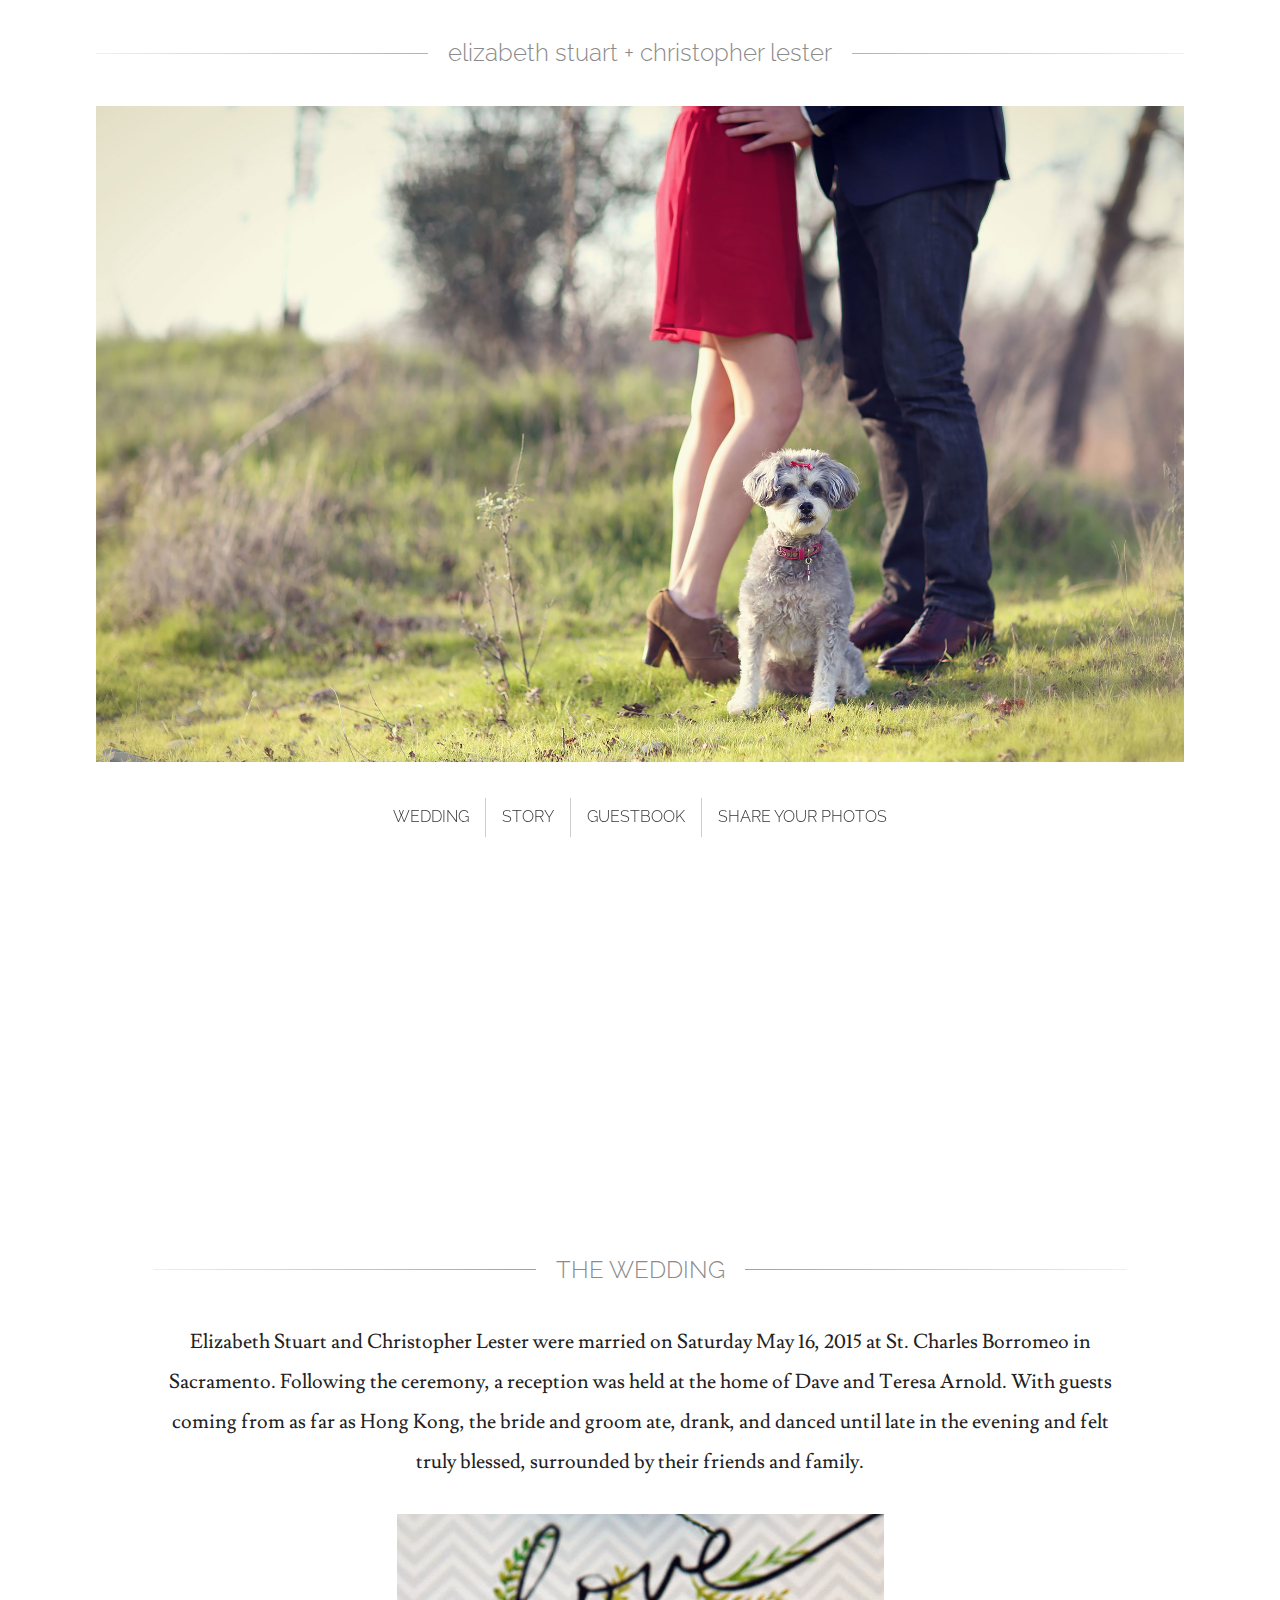
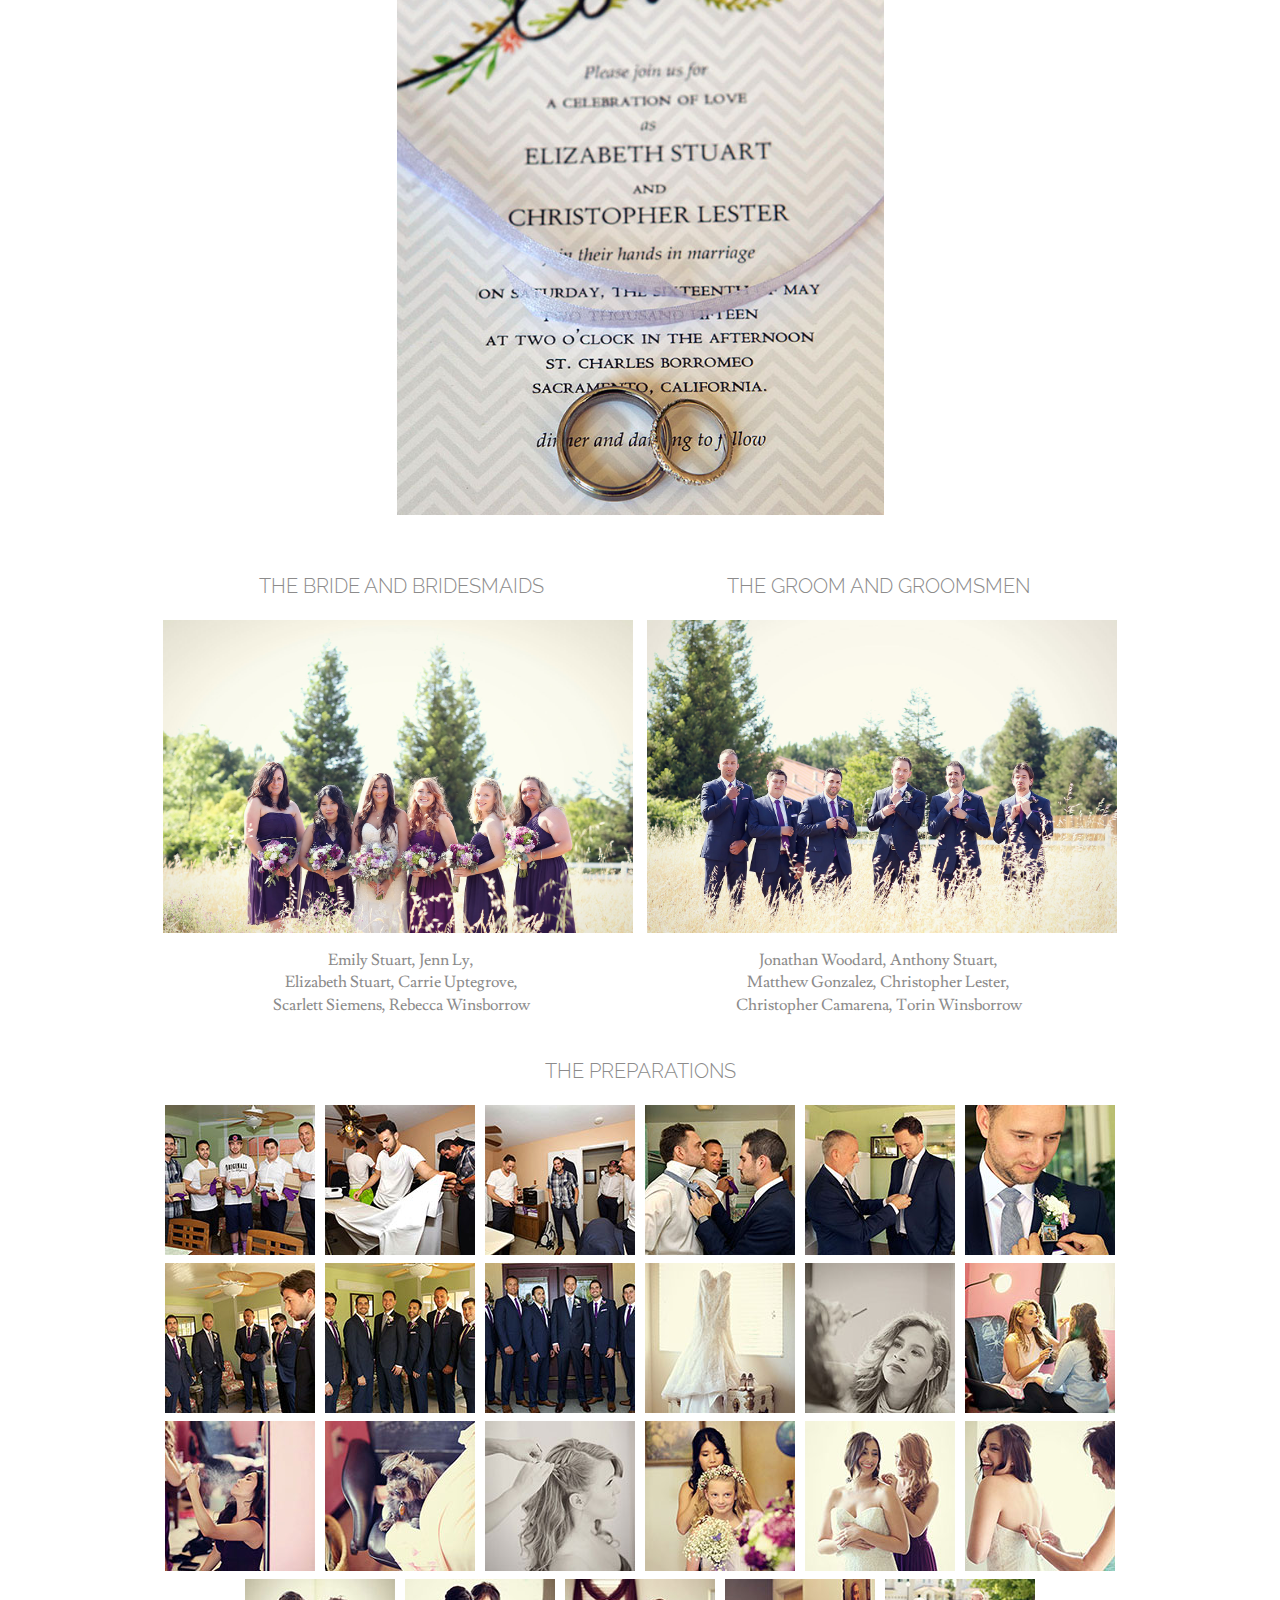
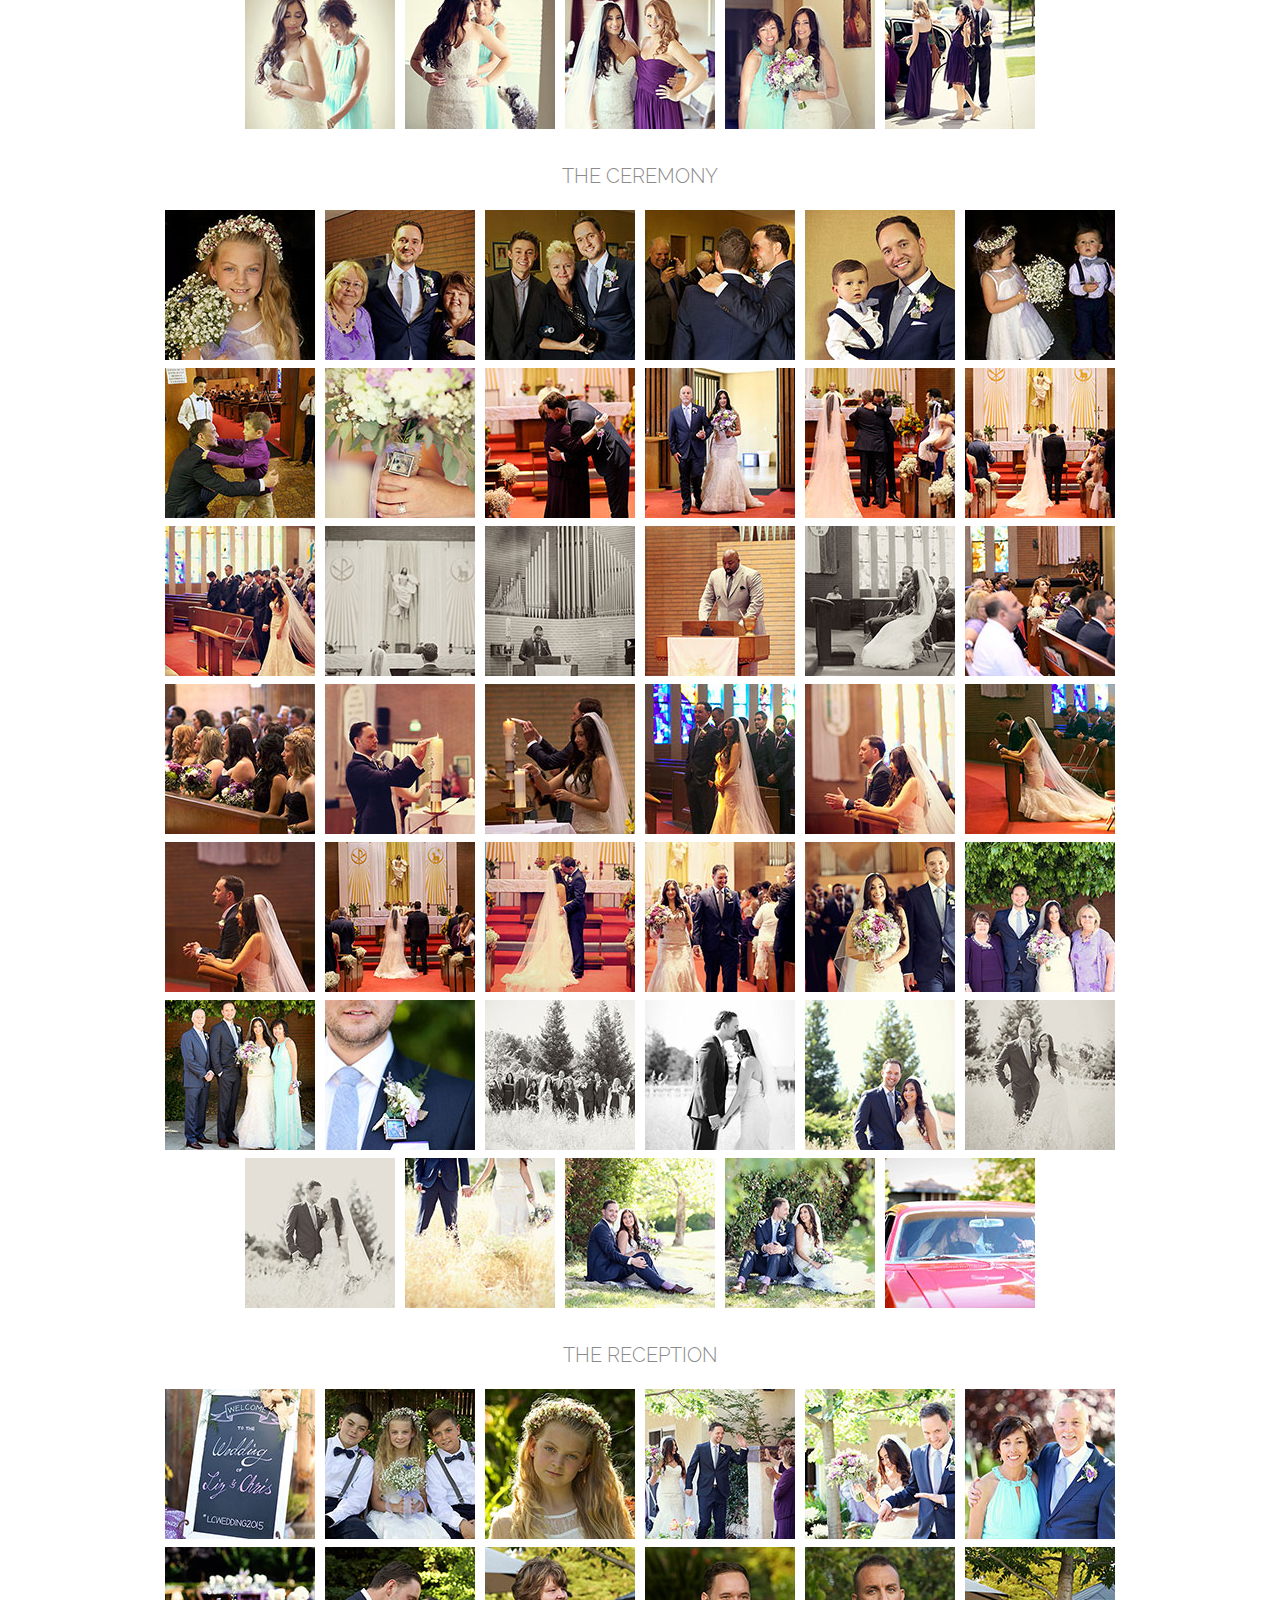
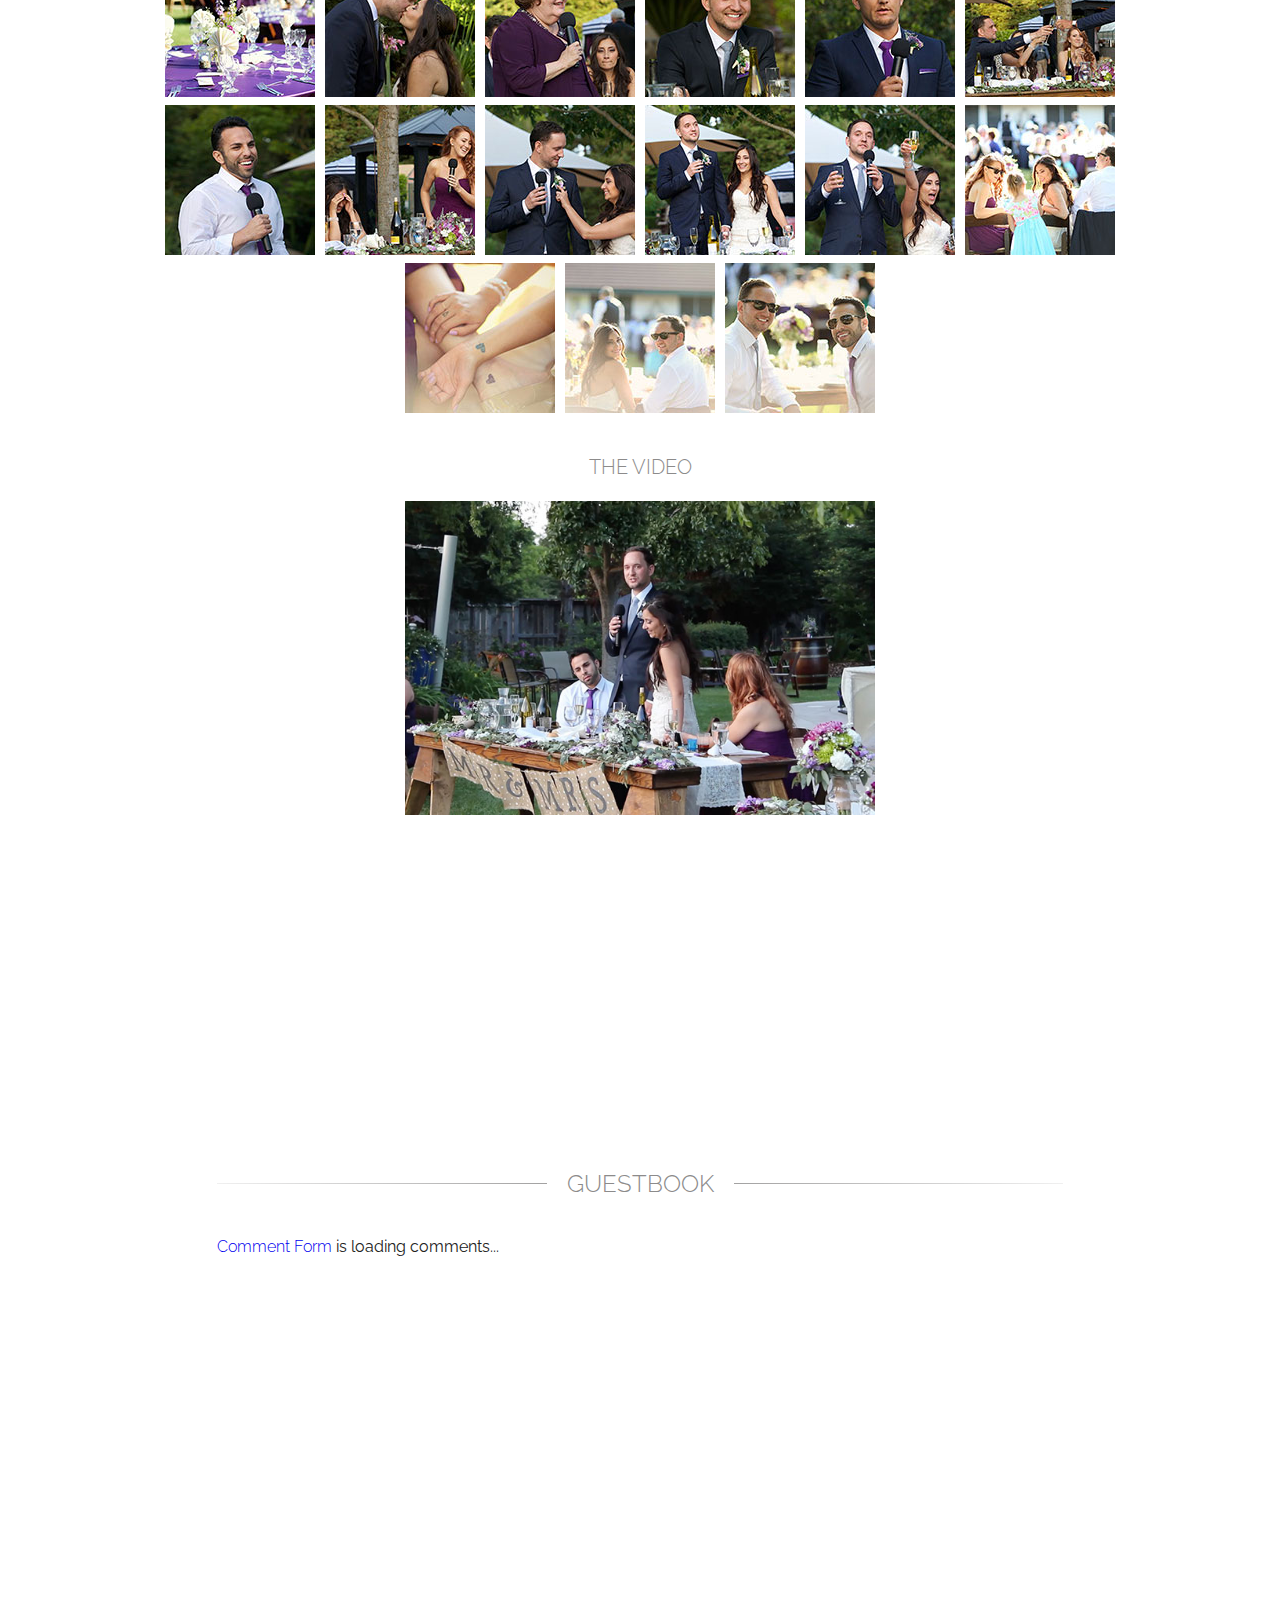
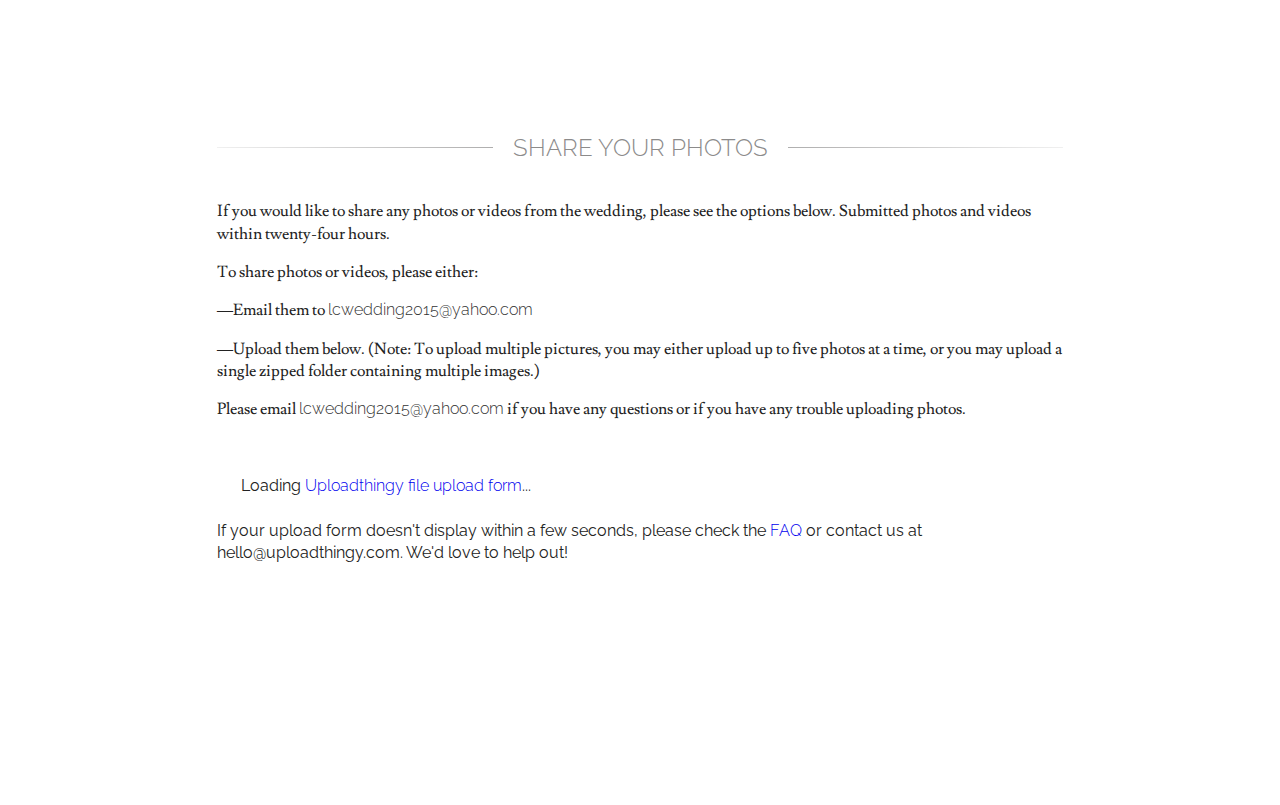
==== index.html @ 3a1d3d6a "Update index.html" ====
<!doctype html>

<!--[if lt IE 7]>      <html class="no-js lt-ie9 lt-ie8 lt-ie7" lang=""> <![endif]-->
<!--[if IE 7]>         <html class="no-js lt-ie9 lt-ie8" lang=""> <![endif]-->
<!--[if IE 8]>         <html class="no-js lt-ie9" lang=""> <![endif]-->
<!--[if gt IE 8]><!--> <html class="no-js" lang=""> <!--<![endif]-->
<head>
    <meta charset="utf-8">
    <meta http-equiv="X-UA-Compatible" content="IE=edge,chrome=1">
    <title>Liz and Chris's Wedding</title>
    <meta name="description" content="">
    <meta name="viewport" content="width=device-width, initial-scale=1">
    <link rel="apple-touch-icon" href="apple-touch-icon.png">

    <link rel="stylesheet" href="css/main.css">
    <link rel="stylesheet" href="css/lightgallery.min.css">
    <link href='https://fonts.googleapis.com/css?family=Raleway:300,400' rel='stylesheet' type='text/css'>
    <link href='https://fonts.googleapis.com/css?family=Lusitana:400,700' rel='stylesheet' type='text/css'>
    <script src="js/vendor/modernizr-2.8.3-respond-1.4.2.min.js"></script>
    <script src="js/respond.min.js"></script>
    <!--[if (gte IE 6)&(lte IE 8)]>
      <script type="text/javascript" src="js/selectivizr-min.js"></script>
      <noscript><link rel="stylesheet" href="[fallback css]" /></noscript>
    <![endif]-->
</head>
<body>
    <!--[if lt IE 9]>
        <p class="browserupgrade">Warning: You are using an <strong>outdated</strong> browser. Please <a href="http://browsehappy.com/">upgrade your browser</a> to improve your experience on this site.</p>
    <![endif]-->
    <div id="landing">   
        <div id="landing-content">
            <h1 class="one title">
                <span>elizabeth stuart + christopher lester</span>
            </h1>
            <img src="img/landing.jpg" alt="Liz and Chris">
            <div id="sticky-anchor"></div>
            <ul id="nav">
                <li><a href="#wedding" class="hvr-underline-from-center underline-dark">WEDDING</a></li><li><a href="story.html" class="hvr-underline-from-center underline-dark">STORY</a></li><li><a href="#guestbook" class="hvr-underline-from-center underline-dark">GUESTBOOK</a></li><li><a href="#upload" class="hvr-underline-from-center underline-dark">SHARE YOUR PHOTOS</a></li>
            </ul>
        </div>
    </div> <!-- end landing -->
    <div id="wedding" class="center offset">
        <div id="divider-img"></div>
        <div class="container">
            <h1 class="one"><span>THE WEDDING</span></h1>
            <p id="wedding-text">Elizabeth Stuart and Christopher Lester were married on Saturday May 16, 2015 at St. Charles Borromeo in Sacramento. Following the ceremony, a reception was held at the home of Dave and Teresa Arnold. With guests coming from as far as Hong Kong, the bride and groom ate, drank, and danced until late in the evening and felt truly blessed, surrounded by their friends and family.</p><img id="invite" src="img/gall/1.jpg" alt="The invitation" />
            <!-- Remove white space from in between divs -->
            <div class="wedding-party wp-left">
                <h2>The Bride and Bridesmaids</h2>
                <img src="img/gall/59.jpg" alt="The Bride and Bridesmaids">
                <p>Emily Stuart, Jenn Ly,<br>
                Elizabeth Stuart, Carrie Uptegrove,<br>
                Scarlett Siemens, Rebecca Winsborrow</p>
            </div><div class="wedding-party wp-right">
                <h2>The Groom and Groomsmen</h2>
                <img src="img/gall/60.jpg" alt="The Groom and Groomsmen">
                <p>Jonathan Woodard, Anthony Stuart,<br>
                Matthew Gonzalez, Christopher Lester,<br>
                Christopher Camarena, Torin Winsborrow</p>
            </div>
            <div id="lightgallery">
                <h2>The Preparations</h2>
                <div id="hash1">
                    <a href="img/gall/2.jpg">
                        <img src="img/thumbs/2.jpg" alt="Before the wedding"/>
                    </a>
                    <a href="img/gall/3.jpg">
                        <img src="img/thumbs/3.jpg" alt="Before the wedding" />
                    </a>                        
                    <a href="img/gall/4.jpg">
                        <img src="img/thumbs/4.jpg" alt="Before the wedding" />
                    </a>
                    <a href="img/gall/5.jpg">
                        <img src="img/thumbs/5.jpg" alt="Before the wedding" />
                    </a>
                    <a href="img/gall/6.jpg">
                        <img src="img/thumbs/6.jpg" alt="Before the wedding" />
                    </a>
                    <a href="img/gall/7.jpg">
                        <img src="img/thumbs/7.jpg" alt="Before the wedding" />
                    </a>
                    <a href="img/gall/8.jpg">
                        <img src="img/thumbs/8.jpg" alt="Before the wedding" />
                    </a>
                    <a href="img/gall/9.jpg">
                        <img src="img/thumbs/9.jpg" alt="Before the wedding" />
                    </a>
                    <a href="img/gall/10.jpg">
                        <img src="img/thumbs/10.jpg" alt="Before the wedding" />
                    </a>
                    <a href="img/gall/11.jpg">
                        <img src="img/thumbs/11.jpg" alt="Before the wedding" />
                    </a>
                    <a href="img/gall/12.jpg">
                        <img src="img/thumbs/12.jpg" alt="Before the wedding" />
                    </a>
                    <a href="img/gall/13.jpg">
                        <img src="img/thumbs/13.jpg" alt="Before the wedding" />
                    </a>                    
                    <a href="img/gall/14.jpg">
                        <img src="img/thumbs/14.jpg" alt="Before the wedding" />
                    </a>
                    <a href="img/gall/15.jpg">
                        <img src="img/thumbs/15.jpg" alt="Before the wedding" />
                    </a>
                    <a href="img/gall/16.jpg">
                        <img src="img/thumbs/16.jpg" alt="Before the wedding" />
                    </a>
                    <a href="img/gall/17.jpg">
                        <img src="img/thumbs/17.jpg" alt="Before the wedding" />
                    </a>
                    <a href="img/gall/18.jpg">
                        <img src="img/thumbs/18.jpg" alt="Before the wedding" />
                    </a>
                    <a href="img/gall/19.jpg">
                        <img src="img/thumbs/19.jpg" alt="Before the wedding" />
                    </a>
                    <a href="img/gall/20.jpg">
                        <img src="img/thumbs/20.jpg" alt="Before the wedding" />
                    </a>
                    <a href="img/gall/21.jpg">
                        <img src="img/thumbs/21.jpg" alt="Before the wedding" />
                    </a>
                    <a href="img/gall/22.jpg">
                        <img src="img/thumbs/22.jpg" alt="Before the wedding" />
                    </a>
                    <a href="img/gall/23.jpg">
                        <img src="img/thumbs/23.jpg" alt="Before the wedding" />
                    </a>                    
                    <a href="img/gall/24.jpg">
                        <img src="img/thumbs/24.jpg" alt="Before the wedding" />
                    </a>
                </div>                   
                <h2>The Ceremony</h2>
                <div id="hash2">
                    <a href="img/gall/25.jpg">
                        <img src="img/thumbs/25.jpg" alt="The ceremony" />
                    </a>
                    <a href="img/gall/26.jpg">
                        <img src="img/thumbs/26.jpg" alt="The ceremony" />
                    </a>
                    <a href="img/gall/27.jpg">
                        <img src="img/thumbs/27.jpg" alt="The ceremony" />
                    </a>
                    <a href="img/gall/28.jpg">
                        <img src="img/thumbs/28.jpg" alt="The ceremony" />
                    </a>
                    <a href="img/gall/29.jpg">
                        <img src="img/thumbs/29.jpg" alt="The ceremony" />
                    </a>
                    <a href="img/gall/30.jpg">
                        <img src="img/thumbs/30.jpg" alt="The ceremony" />
                    </a>
                    <a href="img/gall/31.jpg">
                        <img src="img/thumbs/31.jpg" alt="The ceremony" />
                    </a>
                    <a href="img/gall/32.jpg">
                        <img src="img/thumbs/32.jpg" alt="The ceremony" />
                    </a>
                    <a href="img/gall/33.jpg">
                        <img src="img/thumbs/33.jpg" alt="The ceremony" />
                    </a>                    
                    <a href="img/gall/34.jpg">
                        <img src="img/thumbs/34.jpg" alt="The ceremony" />
                    </a>
                    <a href="img/gall/35.jpg">
                        <img src="img/thumbs/35.jpg" alt="The ceremony" />
                    </a>
                    <a href="img/gall/36.jpg">
                        <img src="img/thumbs/36.jpg" alt="The ceremony" />
                    </a>
                    <a href="img/gall/37.jpg">
                        <img src="img/thumbs/37.jpg" alt="The ceremony" />
                    </a>
                    <a href="img/gall/38.jpg">
                        <img src="img/thumbs/38.jpg" alt="The ceremony" />
                    </a>
                    <a href="img/gall/39.jpg">
                        <img src="img/thumbs/39.jpg" alt="The ceremony" />
                    </a>
                    <a href="img/gall/40.jpg">
                        <img src="img/thumbs/40.jpg" alt="The ceremony" />
                    </a>
                    <a href="img/gall/41.jpg">
                        <img src="img/thumbs/41.jpg" alt="The ceremony" />
                    </a>
                    <a href="img/gall/42.jpg">
                        <img src="img/thumbs/42.jpg" alt="The ceremony" />
                    </a>
                    <a href="img/gall/43.jpg">
                        <img src="img/thumbs/43.jpg" alt="The ceremony" />
                    </a>                    
                    <a href="img/gall/44.jpg">
                        <img src="img/thumbs/44.jpg" alt="The ceremony" />
                    </a>
                    <a href="img/gall/45.jpg">
                        <img src="img/thumbs/45.jpg" alt="The ceremony" />
                    </a>
                    <a href="img/gall/46.jpg">
                        <img src="img/thumbs/46.jpg" alt="The ceremony" />
                    </a>
                    <a href="img/gall/47.jpg">
                        <img src="img/thumbs/47.jpg" alt="The ceremony" />
                    </a>
                    <a href="img/gall/48.jpg">
                        <img src="img/thumbs/48.jpg" alt="The ceremony"/>
                    </a>
                    <a href="img/gall/49.jpg">
                        <img src="img/thumbs/49.jpg"  alt="The ceremony"/>
                    </a>
                    <a href="img/gall/50.jpg">
                        <img src="img/thumbs/50.jpg" alt="The ceremony" />
                    </a>
                    <a href="img/gall/51.jpg">
                        <img src="img/thumbs/51.jpg" alt="The ceremony" />
                    </a>
                    <a href="img/gall/52.jpg">
                        <img src="img/thumbs/52.jpg" alt="The ceremony" />
                    </a>
                    <a href="img/gall/53.jpg">
                        <img src="img/thumbs/53.jpg" alt="The ceremony" />
                    </a>                    
                    <a href="img/gall/54.jpg">
                        <img src="img/thumbs/54.jpg" alt="The ceremony" />
                    </a>
                    <a href="img/gall/55.jpg">
                        <img src="img/thumbs/55.jpg" alt="The ceremony" />
                    </a>
                    <a href="img/gall/56.jpg">
                        <img src="img/thumbs/56.jpg" alt="The ceremony" />
                    </a>
                    <a href="img/gall/58.jpg">
                        <img src="img/thumbs/58.jpg" alt="The ceremony" />
                    </a>
                    <a href="img/gall/62.jpg">
                        <img src="img/thumbs/62.jpg" alt="The ceremony" />
                    </a>
                    <a href="img/gall/63.jpg">
                        <img src="img/thumbs/63.jpg" alt="The ceremony" />
                    </a>                    
                    <a href="img/gall/64.jpg">
                        <img src="img/thumbs/64.jpg" alt="The ceremony" />
                    </a>
                    <a href="img/gall/65.jpg">
                        <img src="img/thumbs/65.jpg" alt="The ceremony" />
                    </a>
                    <a href="img/gall/66.jpg">
                        <img src="img/thumbs/66.jpg" alt="The ceremony" />
                    </a>
                    <a href="img/gall/67.jpg">
                        <img src="img/thumbs/67.jpg" alt="The ceremony" />
                    </a>
                    <a href="img/gall/68.jpg">
                        <img src="img/thumbs/68.jpg" alt="The ceremony" />
                    </a>
                    <a href="img/gall/69.jpg">
                        <img src="img/thumbs/69.jpg" alt="The ceremony" />
                    </a>
                </div>
                <h2>The Reception</h2>
                <div id="hash3">    
                    <a href="img/gall/70.jpg">
                        <img src="img/thumbs/70.jpg" alt="The reception" />
                    </a>
                    <a href="img/gall/71.jpg">
                        <img src="img/thumbs/71.jpg" alt="The reception" />
                    </a>
                    <a href="img/gall/72.jpg">
                        <img src="img/thumbs/72.jpg" alt="The reception" />
                    </a>
                    <a href="img/gall/73.jpg">
                        <img src="img/thumbs/73.jpg" alt="The reception" />
                    </a>                    
                    <a href="img/gall/74.jpg">
                        <img src="img/thumbs/74.jpg" alt="The reception" />
                    </a>
                    <a href="img/gall/75.jpg">
                        <img src="img/thumbs/75.jpg" alt="The reception" />
                    </a>
                    <a href="img/gall/76.jpg">
                        <img src="img/thumbs/76.jpg" alt="The reception" />
                    </a>
                    <a href="img/gall/77.jpg">
                        <img src="img/thumbs/77.jpg" alt="The reception" />
                    </a>
                    <a href="img/gall/78.jpg">
                        <img src="img/thumbs/78.jpg" alt="The reception" />
                    </a>
                    <a href="img/gall/79.jpg">
                        <img src="img/thumbs/79.jpg" alt="The reception" />
                    </a>
                    <a href="img/gall/80.jpg">
                        <img src="img/thumbs/80.jpg" alt="The reception" />
                    </a>
                    <a href="img/gall/81.jpg">
                        <img src="img/thumbs/81.jpg" alt="The reception" />
                    </a>
                    <a href="img/gall/82.jpg">
                        <img src="img/thumbs/82.jpg" alt="The reception" />
                    </a>
                    <a href="img/gall/83.jpg">
                        <img src="img/thumbs/83.jpg" alt="The reception" />
                    </a>                    
                    <a href="img/gall/84.jpg">
                        <img src="img/thumbs/84.jpg" alt="The reception" />
                    </a>
                    <a href="img/gall/85.jpg">
                        <img src="img/thumbs/85.jpg" alt="The reception" />
                    </a>
                    <a href="img/gall/86.jpg">
                        <img src="img/thumbs/86.jpg" alt="The reception" />
                    </a>
                    <a href="img/gall/87.jpg">
                        <img src="img/thumbs/87.jpg" alt="The reception" />
                    </a>
                    <a href="img/gall/88.jpg">
                        <img src="img/thumbs/88.jpg" alt="The reception" />
                    </a>
                    <a href="img/gall/89.jpg">
                        <img src="img/thumbs/89.jpg" alt="The reception" />
                    </a>
                    <a href="img/gall/90.jpg">
                        <img src="img/thumbs/90.jpg" alt="The reception" />
                    </a>
                </div>
                <div class="wedding-video">
                    <h2>The Video</h2>
                    <div id="hash4">
                        <a href="https://vimeo.com/150137662" data-poster="img/gall/poster.jpg">
                            <img src="img/thumbs/movie-thumb.jpg" alt="The wedding video"/>
                        </a>
                    </div> <!-- end hash4 -->
                </div> <!-- end wedding-video -->
            </div> <!-- end lightgallery -->
        </div>
    </div> <!-- end wedding -->
    <div id="kiss">
        <img class="mobile-img" src="img/mobile/kiss.jpg" Alt="Liz and Chris">
    </div> <!-- end kiss -->
    <div class="comments offset" id="guestbook">
        <div class="guest-upload-wrapper container">
            <h1 id="guestbook-h1" class="one"><span>GUESTBOOK</span></h1>
            <!-- begin wwww.htmlcommentbox.com -->
            <div id="HCB_comment_box">
                <a href="http://www.htmlcommentbox.com">Comment Form</a> is loading comments...
            </div>
            <script type="text/javascript" id="hcb"> /*<!--*/ if(!window.hcb_user){hcb_user={};} (function(){var s=document.createElement("script"), l=hcb_user.PAGE || (""+window.location).replace(/'/g,"%27"), h="//www.htmlcommentbox.com";s.setAttribute("type","text/javascript");s.setAttribute("src", h+"/jread?page="+encodeURIComponent(l).replace("+","%2B")+"&mod=%241%24wq1rdBcg%2414h2hbSvH%2FH%2Feoka79zKq."+"&opts=278&num=10&ts=1452692343643");if (typeof s!="undefined") document.getElementsByTagName("head")[0].appendChild(s);})(); /*-->*/ </script>
            <!-- end www.htmlcommentbox.com -->
            <h1 class="one hide"></h1>
        </div> <!-- end guest-upload-wrapper -->
    </div>  <!-- end comments -->
    <div id="field">
        <img class="mobile-img" src="img/mobile/field.jpg" Alt="Liz and Chris">
    </div> <!-- end field -->
    <div class="upload offset" id="upload">
        <div class="guest-upload-wrapper container">
            <h1 class="one" id="upload-h1"><span>SHARE YOUR PHOTOS</span></h1>
            <p>If you would like to share any photos or videos from the wedding, please see the options below. Submitted photos and videos within twenty-four hours.</p>
            <p>To share photos or videos, please either:</p>
            <p>—Email them to <script>document.write('<'+'a'+' '+'h'+'r'+'e'+'f'+'='+"'"+'m'+'a'+'i'+'l'+'t'+'o'+'&'+'#'+'5'+'8'+';'+'l'+'&'+'#'+'9'+'9'+
';'+'w'+'%'+'6'+'5'+'d'+'&'+'#'+'1'+'0'+'0'+';'+'i'+'n'+'g'+'2'+'0'+'%'+'3'+'1'+'%'+'3'+'5'+'&'+'#'+
'3'+'7'+';'+'4'+'&'+'#'+'4'+'8'+';'+'y'+'a'+'%'+'6'+'&'+'#'+'5'+'6'+';'+'o'+'o'+'&'+'#'+'4'+'6'+';'+
'c'+'&'+'#'+'1'+'1'+'1'+';'+'%'+'6'+'&'+'#'+'6'+'8'+';'+"'"+'>'+'&'+'#'+'1'+'0'+'8'+';'+'&'+'#'+'9'+
'9'+';'+'w'+'&'+'#'+'1'+'0'+'1'+';'+'&'+'#'+'1'+'0'+'0'+';'+'d'+'i'+'&'+'#'+'1'+'1'+'0'+';'+'g'+'2'+
'&'+'#'+'4'+'8'+';'+'1'+'5'+'&'+'#'+'6'+'4'+';'+'y'+'&'+'#'+'9'+'7'+';'+'h'+'o'+'o'+'&'+'#'+'4'+'6'+
';'+'&'+'#'+'9'+'9'+';'+'o'+'m'+'<'+'/'+'a'+'>');</script><noscript>[Turn on JavaScript to see the email address]</noscript></p>
            <p>—Upload them below. (Note: To upload multiple pictures, you may either upload up to five photos at a time, or you may upload a single zipped folder containing multiple images.)</p>
            <p>Please email <script>document.write('<'+'a'+' '+'h'+'r'+'e'+'f'+'='+"'"+'m'+'a'+'i'+'l'+'t'+'o'+'&'+'#'+'5'+'8'+';'+'l'+'&'+'#'+'9'+'9'+
';'+'w'+'%'+'6'+'5'+'d'+'&'+'#'+'1'+'0'+'0'+';'+'i'+'n'+'g'+'2'+'0'+'%'+'3'+'1'+'%'+'3'+'5'+'&'+'#'+
'3'+'7'+';'+'4'+'&'+'#'+'4'+'8'+';'+'y'+'a'+'%'+'6'+'&'+'#'+'5'+'6'+';'+'o'+'o'+'&'+'#'+'4'+'6'+';'+
'c'+'&'+'#'+'1'+'1'+'1'+';'+'%'+'6'+'&'+'#'+'6'+'8'+';'+"'"+'>'+'&'+'#'+'1'+'0'+'8'+';'+'&'+'#'+'9'+
'9'+';'+'w'+'&'+'#'+'1'+'0'+'1'+';'+'&'+'#'+'1'+'0'+'0'+';'+'d'+'i'+'&'+'#'+'1'+'1'+'0'+';'+'g'+'2'+
'&'+'#'+'4'+'8'+';'+'1'+'5'+'&'+'#'+'6'+'4'+';'+'y'+'&'+'#'+'9'+'7'+';'+'h'+'o'+'o'+'&'+'#'+'4'+'6'+
';'+'&'+'#'+'9'+'9'+';'+'o'+'m'+'<'+'/'+'a'+'>');</script><noscript>[Turn on JavaScript to see the email address]</noscript> if you have any questions or if you have any trouble uploading photos.</p>
           

        <script src="http://49video.resources.s3.amazonaws.com/uploadthingy.js" type="text/javascript"></script>
            <iframe id="uploadtarget" name="uploadtarget" src="" style="width:0px;height:0px;border:0"></iframe>
            <div id='uploadarea'><p><img src=http://49video.resources.s3.amazonaws.com/loading.gif width=16 height=16>  Loading <a href=http://www.uploadthingy.com>Uploadthingy file upload form</a>... <br><br>If your upload form doesn't display within a few seconds, please check the <a href=http://www.uploadthingy.com/faq.html>FAQ</a> or contact us at hello@uploadthingy.com. We'd love to help out!</p></div>
            <script type="text/javascript">
            var sitecode="bGN3ZWRkaW5nMjAxNS5naXRodWIuaW8=";
            uploadcompletehtml="Thank you for sharing your images. Click <a href='http://lcwedding2015.github.io/#upload'>here</a> to upload more images.";
            authupload();
            function getUploadForm(json) {
            showblinks=false;
            var h="";
            h+="<p style='color:gray;'><input type=text style='width:100%;' id='uploader_name' name='uploader_name'placeholder='Name'></p>";
            h+="<p style='color:gray;'>Files<br>";
            h+="<input type='file' size='40' id='uploadfile0' name='file0'><br>";
            h+="<input type='file' size='40' id='uploadfile1' name='file1'><br>";
            h+="<input type='file' size='40' id='uploadfile2' name='file2'><br>";
            h+="<input type='file' size='40' id='uploadfile3' name='file3'><br>";
            h+="<input type='file' size='40' id='uploadfile4' name='file4'><br>";
            h+="</p>";
            h+="<input type='hidden' id='authcode' name='authcode' value='"+json.c+"'>";
            h+="<input type='hidden' id='uploadid' name='id' value='widget$"+json.d+"$"+json.c.substring(0,json.c.indexOf("_"))+"'>";
            h+="<input type='hidden' id='callbackurl' name='callbackurl' value='"+baseserverurl+"'>";
            h+="<input type='hidden' name='savemeta' value='yes'>";
            h+="<p><input class='widget_button' id='49widget_submitbutton' type='button' onclick='doUpload();' name='suploadvideo' value='Upload'></p>";
            return h;
            }
            function doUpload() { if (checkform()) { upload('start'); } }
            function checkform() { 
            var found=false;
            var cnt=0;
            while (document.getElementById('uploadfile'+cnt)) {
            if (document.getElementById('uploadfile'+cnt).value.length>0) {
            found=true;
            break;
            }
            cnt++;
            }
            if (!found) {
            alert('Please select at least one file to upload.');
            return false;
            }
            uploadmetadata=new Array();
            uploadmetadata['name']=document.getElementById('uploader_name').value;
            uploadmetadata['uploadfile0']=document.getElementById('uploadfile0').value;
            uploadmetadata['uploadfile1']=document.getElementById('uploadfile1').value;
            uploadmetadata['uploadfile2']=document.getElementById('uploadfile2').value;
            uploadmetadata['uploadfile3']=document.getElementById('uploadfile3').value;
            uploadmetadata['uploadfile4']=document.getElementById('uploadfile4').value;
            	return true;
            }
            </script>
            <h1 class="one hide"></h1>
        </div> <!-- end guest-upload- -->
    </div> <!-- end upload -->

    <script src="js/vendor/jquery.min.js"></script>
    
    <!-- For lightgallery. Note: jQuery version must be >= 1.8.0; http://sachinchoolur.github.io/lightGallery/-->
    <!-- lightgallery plugins -->

    <script src="js/lightgallery.min.js"></script>

    <!-- Start lightgallery -->
    <script type="text/javascript">
        $(document).ready(function() {
            $("#hash1").lightGallery({
                galleryId: 1
            });
            $("#hash2").lightGallery({
                galleryId: 2
            });
            $("#hash3").lightGallery({
                galleryId: 3
            });
            $('#hash4').lightGallery({
                galleryId: 4,
                controls: false,
                counter: false
            });
        });
    </script>
    <!-- Smooth scrolling script from https://css-tricks.com/snippets/jquery/smooth-scrolling/ -->
    <script>
        $(function() {
          $('a[href*=#]:not([href=#])').click(function() {
            if (location.pathname.replace(/^\//,'') == this.pathname.replace(/^\//,'') && location.hostname == this.hostname) {
              var target = $(this.hash);
              target = target.length ? target : $('[name=' + this.hash.slice(1) +']');
              if (target.length) {
                $('html,body').animate({
                  scrollTop: target.offset().top - 50
                }, 1000);
                return false;
              }
            }
          });
        });
    </script>
    <script>        
        function sticky_relocate() {
            var window_top = $(window).scrollTop();
            var div_top = $('#sticky-anchor').offset().top;
            if (window_top > div_top) {
                $('#nav').addClass('stick');
            } else {
                $('#nav').removeClass('stick');
            }
        }

        $(function () {
            $(window).scroll(sticky_relocate);
            sticky_relocate();
        });
    </script>
    <script src="js/placeholders.jQuery.min.js"></script>
</body>
</html>
---- css/main.css ----
/*Normalize.css*/
/*! normalize.css v3.0.2 | MIT License | git.io/normalize */

/**
 * 1. Set default font family to sans-serif.
 * 2. Prevent iOS text size adjust after orientation change, without disabling
 *    user zoom.
 */

html {
  font-family: sans-serif; /* 1 */
  -ms-text-size-adjust: 100%; /* 2 */
  -webkit-text-size-adjust: 100%; /* 2 */
}

/**
 * Remove default margin.
 */

body {
  margin: 0;
}

/* HTML5 display definitions
   ========================================================================== */

/**
 * Correct `block` display not defined for any HTML5 element in IE 8/9.
 * Correct `block` display not defined for `details` or `summary` in IE 10/11
 * and Firefox.
 * Correct `block` display not defined for `main` in IE 11.
 */

article,
aside,
details,
figcaption,
figure,
footer,
header,
hgroup,
main,
menu,
nav,
section,
summary {
  display: block;
}

/**
 * 1. Correct `inline-block` display not defined in IE 8/9.
 * 2. Normalize vertical alignment of `progress` in Chrome, Firefox, and Opera.
 */

audio,
canvas,
progress,
video {
  display: inline-block; /* 1 */
  vertical-align: baseline; /* 2 */
}

/**
 * Prevent modern browsers from displaying `audio` without controls.
 * Remove excess height in iOS 5 devices.
 */

audio:not([controls]) {
  display: none;
  height: 0;
}

/**
 * Address `[hidden]` styling not present in IE 8/9/10.
 * Hide the `template` element in IE 8/9/11, Safari, and Firefox < 22.
 */

[hidden],
template {
  display: none;
}

/* Links
   ========================================================================== */

/**
 * Remove the gray background color from active links in IE 10.
 */

a {
  background-color: transparent;
}

/**
 * Improve readability when focused and also mouse hovered in all browsers.
 */

a:active,
a:hover {
  outline: 0;
}

/* Text-level semantics
   ========================================================================== */

/**
 * Address styling not present in IE 8/9/10/11, Safari, and Chrome.
 */

abbr[title] {
  border-bottom: 1px dotted;
}

/**
 * Address style set to `bolder` in Firefox 4+, Safari, and Chrome.
 */

b,
strong {
  font-weight: bold;
}

/**
 * Address styling not present in Safari and Chrome.
 */

dfn {
  font-style: italic;
}

/**
 * Address variable `h1` font-size and margin within `section` and `article`
 * contexts in Firefox 4+, Safari, and Chrome.
 */

h1 {
  font-size: 2em;
  margin: 0.67em 0;
}

/**
 * Address styling not present in IE 8/9.
 */

mark {
  background: #ff0;
  color: #000;
}

/**
 * Address inconsistent and variable font size in all browsers.
 */

small {
  font-size: 80%;
}

/**
 * Prevent `sub` and `sup` affecting `line-height` in all browsers.
 */

sub,
sup {
  font-size: 75%;
  line-height: 0;
  position: relative;
  vertical-align: baseline;
}

sup {
  top: -0.5em;
}

sub {
  bottom: -0.25em;
}

/* Embedded content
   ========================================================================== */

/**
 * Remove border when inside `a` element in IE 8/9/10.
 */

img {
  border: 0;
}

/**
 * Correct overflow not hidden in IE 9/10/11.
 */

svg:not(:root) {
  overflow: hidden;
}

/* Grouping content
   ========================================================================== */

/**
 * Address margin not present in IE 8/9 and Safari.
 */

figure {
  margin: 1em 40px;
}

/**
 * Address differences between Firefox and other browsers.
 */

hr {
  -moz-box-sizing: content-box;
  box-sizing: content-box;
  height: 0;
}

/**
 * Contain overflow in all browsers.
 */

pre {
  overflow: auto;
}

/**
 * Address odd `em`-unit font size rendering in all browsers.
 */

code,
kbd,
pre,
samp {
  font-family: monospace, monospace;
  font-size: 1em;
}

/* Forms
   ========================================================================== */

/**
 * Known limitation: by default, Chrome and Safari on OS X allow very limited
 * styling of `select`, unless a `border` property is set.
 */

/**
 * 1. Correct color not being inherited.
 *    Known issue: affects color of disabled elements.
 * 2. Correct font properties not being inherited.
 * 3. Address margins set differently in Firefox 4+, Safari, and Chrome.
 */

button,
input,
optgroup,
select,
textarea {
  color: inherit; /* 1 */
  font: inherit; /* 2 */
  margin: 0; /* 3 */
}

/**
 * Address `overflow` set to `hidden` in IE 8/9/10/11.
 */

button {
  overflow: visible;
}

/**
 * Address inconsistent `text-transform` inheritance for `button` and `select`.
 * All other form control elements do not inherit `text-transform` values.
 * Correct `button` style inheritance in Firefox, IE 8/9/10/11, and Opera.
 * Correct `select` style inheritance in Firefox.
 */

button,
select {
  text-transform: none;
}

/**
 * 1. Avoid the WebKit bug in Android 4.0.* where (2) destroys native `audio`
 *    and `video` controls.
 * 2. Correct inability to style clickable `input` types in iOS.
 * 3. Improve usability and consistency of cursor style between image-type
 *    `input` and others.
 */

button,
html input[type="button"], /* 1 */
input[type="reset"],
input[type="submit"] {
  -webkit-appearance: button; /* 2 */
  cursor: pointer; /* 3 */
}

/**
 * Re-set default cursor for disabled elements.
 */

button[disabled],
html input[disabled] {
  cursor: default;
}

/**
 * Remove inner padding and border in Firefox 4+.
 */

button::-moz-focus-inner,
input::-moz-focus-inner {
  border: 0;
  padding: 0;
}

/**
 * Address Firefox 4+ setting `line-height` on `input` using `!important` in
 * the UA stylesheet.
 */

input {
  line-height: normal;
}

/**
 * It's recommended that you don't attempt to style these elements.
 * Firefox's implementation doesn't respect box-sizing, padding, or width.
 *
 * 1. Address box sizing set to `content-box` in IE 8/9/10.
 * 2. Remove excess padding in IE 8/9/10.
 */

input[type="checkbox"],
input[type="radio"] {
  box-sizing: border-box; /* 1 */
  padding: 0; /* 2 */
}

/**
 * Fix the cursor style for Chrome's increment/decrement buttons. For certain
 * `font-size` values of the `input`, it causes the cursor style of the
 * decrement button to change from `default` to `text`.
 */

input[type="number"]::-webkit-inner-spin-button,
input[type="number"]::-webkit-outer-spin-button {
  height: auto;
}

/**
 * 1. Address `appearance` set to `searchfield` in Safari and Chrome.
 * 2. Address `box-sizing` set to `border-box` in Safari and Chrome
 *    (include `-moz` to future-proof).
 */

input[type="search"] {
  -webkit-appearance: textfield; /* 1 */
  -moz-box-sizing: content-box;
  -webkit-box-sizing: content-box; /* 2 */
  box-sizing: content-box;
}

/**
 * Remove inner padding and search cancel button in Safari and Chrome on OS X.
 * Safari (but not Chrome) clips the cancel button when the search input has
 * padding (and `textfield` appearance).
 */

input[type="search"]::-webkit-search-cancel-button,
input[type="search"]::-webkit-search-decoration {
  -webkit-appearance: none;
}

/**
 * Define consistent border, margin, and padding.
 */

fieldset {
  border: 1px solid #c0c0c0;
  margin: 0 2px;
  padding: 0.35em 0.625em 0.75em;
}

/**
 * 1. Correct `color` not being inherited in IE 8/9/10/11.
 * 2. Remove padding so people aren't caught out if they zero out fieldsets.
 */

legend {
  border: 0; /* 1 */
  padding: 0; /* 2 */
}

/**
 * Remove default vertical scrollbar in IE 8/9/10/11.
 */

textarea {
  overflow: auto;
}

/**
 * Don't inherit the `font-weight` (applied by a rule above).
 * NOTE: the default cannot safely be changed in Chrome and Safari on OS X.
 */

optgroup {
  font-weight: bold;
}

/* Tables
   ========================================================================== */

/**
 * Remove most spacing between table cells.
 */

table {
  border-collapse: collapse;
  border-spacing: 0;
}

td,
th {
  padding: 0;
}


/*! HTML5 Boilerplate v5.0 | MIT License | http://h5bp.com/ */

html {
    color: #222;
    font-size: 1em;
    line-height: 1.4;
}

::-moz-selection {
    background: #b3d4fc;
    text-shadow: none;
}

::selection {
    background: #b3d4fc;
    text-shadow: none;
}

hr {
  border: 0; 
  height: 1px; 
  background: #ccc; 
  width: 30%;
  margin-top: 3em;
  margin-bottom: 3em;
}

hr {
  border: 0; 
  height: 1px; 
  background-image: -webkit-linear-gradient(left, #f0f0f0, #8c8b8b, #f0f0f0);
  background-image: -moz-linear-gradient(left, #f0f0f0, #8c8b8b, #f0f0f0);
  background-image: -ms-linear-gradient(left, #f0f0f0, #8c8b8b, #f0f0f0);
  background-image: -o-linear-gradient(left, #f0f0f0, #8c8b8b, #f0f0f0); 
  width: 30%;
  margin-top: 3em;
  margin-bottom: 3em;
}

ul,
li {
    margin: 0;
    padding: 0;
}

audio,
canvas,
iframe,
img,
svg,
video {
    vertical-align: middle;
}

fieldset {
    border: 0;
    margin: 0;
    padding: 0;
}

textarea {
    resize: vertical;
    border-radius: 1px;
}

.browserupgrade {
    background: #ccc;
    color: #fff;
    font-size: 2em;
    margin: 0.2em 0;
    padding: 2em 0;
    text-align: center;
}

/* ===== Initializr Styles ==================================================
   Author: Jonathan Verrecchia - verekia.com/initializr/responsive-template
   ========================================================================== */

/* ===============
    ALL: IE Fixes
   =============== */

.ie7 .title {
    padding-top: 20px;
}

/* ==========================================================================
   Author's custom styles
   ========================================================================== */

/* ==========================================================================
   General / Shared
   ========================================================================== */
body {
    margin: 0;
    padding: 0;
}

html {
  -webkit-box-sizing: border-box;
  -moz-box-sizing: border-box;
  box-sizing: border-box;
}
*, *:before, *:after {
  -webkit-box-sizing: inherit;
  -moz-box-sizing: inherit;
  box-sizing: inherit;
  }

a,
h1,
h2 {
    font-family: 'Raleway', sans-serif;
}

a {
    font-weight: 300;
    text-decoration: none;
}

h1 {
    margin: 1.5em auto;
    color: #8c8b8b;
    position: relative;  
    font-weight: 300;
    font-size: 1em;
    text-align: center;
}

    h1.one:before {
        content: "";
        display: block;
        width: 100%;
        height: 1px;
        position: absolute;
        top: 50%;
        z-index: 1;
        border: 0; 
        background-image: -webkit-linear-gradient(left, #f0f0f0, #8c8b8b, #f0f0f0);
        background-image: -moz-linear-gradient(left, #f0f0f0, #8c8b8b, #f0f0f0);
        background-image: -ms-linear-gradient(left, #f0f0f0, #8c8b8b, #f0f0f0);
        background-image: -o-linear-gradient(left, #f0f0f0, #8c8b8b, #f0f0f0); 
      }
  
  h1.one span {
    background: #fff;
    padding: 0 5px;
    position: relative;
    z-index: 5;
  }

h2 {
    margin: 1.25em auto 1em auto;
    color: #8c8b8b;
    position: relative;  
    font-weight: 300;
    font-size: 1em;
    text-transform: uppercase;
}

p {
    font-family: 'Lusitana', serif;
}

.center {
    text-align: center;
}

.container {
    width: 80%;
    margin: 0 auto;
}

.mobile-img {
    width: 100%;
}
/*offset for anchor tags and fixed header*/
.offset:before {
  display: block;
  content: " ";
  height: 80px;
  margin-top: -80px;
  visibility: hidden;
}
/* ==========================================================================
   Home page
   ========================================================================== */
#landing {
    display: table;
    margin: 0 auto;
    text-align: center;
}

.title {
    width: 90%;
}

#landing h1 {
    font-size: 0.75em;
}

#landing-content {
    display: table-cell;
    vertical-align: middle;
}

#landing img{
    width: 100%;
}

#nav {
    text-align: center;
    margin: 0;
    position: relative;
    width: 100%;
    background-color: white;
    background-color: rgba(255,255,255,0.9);
    padding: 0.75em 0;
    z-index: 999;
    -webkit-transform: translate3d(0px,0px,0px);
}

#nav.stick {
    position: fixed;
    top: 0;
    z-index: 1000;
    border-radius: 0 0 0.5em 0.5em;
    -webkit-transform: translate3d(0px,0px,0px);
    transform: translate3d(0px,0px,0px);
    position: sticky;
}

#nav a,
#nav a:visited {
    color: #333;
}

#nav li {
    display: inline-block;
    padding: 0.25em 0.5em;
    font-size: 0.65em;
}

#nav li:nth-child(2) {
    border-left: 1px solid #ccc;
    border-right: 1px solid #ccc;
}

#nav li:nth-child(3) {
    border-right: 1px solid #ccc;
}

#divider-img {
    background-image: url(../img/flowers.jpg);
    -webkit-background-size: cover;
    -moz-background-size: cover;
    -o-background-size: cover;
    background-size: cover;
    background-repeat: no-repeat;
    background-attachment: scroll;
    background-position: center;
    height: 10vh;
}

.wedding-party {
    margin: 0 auto;
}

.wedding-party p {
    font-size: 0.8em;
}

.wedding-party p,
.wedding-party h2 {
    margin-right: auto;
    margin-left: auto;
    text-align: center;
    color: #8c8b8b;
}

.wedding-party img {
    width: 240px;
}

#wedding-text {
    line-height: 1.5em;
    width: 100%;
    vertical-align: middle;
}

#invite {
    margin: 2em auto;
    width: 240px;
    display: block;
}

#lightgallery {
    margin: 1em auto 3em auto;
}

#lightgallery img {
    width: 75px;
    height: auto;
    margin-bottom: 6px;
    margin-right: 1px;
    margin-left: 1px;
    -webkit-transform: translateZ(0);
    transform: translateZ(0);
}

#lightgallery a img:hover {
    filter: brightness(80%);
    -webkit-filter: brightness(80%);
    -webkit-transition: all 0.5s ease;
    -moz-transition: all 0.5s ease;
    -o-transition: all 0.5s ease;
    -ms-transition: all 0.5s ease;
    transition: all 0.5s ease;
}

#hash4 img {
    width: 240px;
}

.wedding-video {
    margin-top: 2em;
}

/* html wrapper box */
.comments,
.upload {
    background-color: white;
    margin-bottom: 4em;
}

#HCB_comment_box {
    margin: 1em auto 0;
    font-family: 'Raleway', sans-serif;
}

#HCB_comment_box h3 {
    display: none;
}

#hcb_form_name,
#uploader_name {
    width: 100%;
    margin: 1em auto;
    background-color: transparent;
    border: 1px solid gray;
}

.guest-upload-wrapper {
    margin: 0 auto;
    border-radius: 3px;
    background-color: #fff;
}

.hcb-icon {
    display: none;
}

textarea {
    resize: none;
}

#hcb_submit {
    margin: 1em;
    padding: 0.5em 1em;
    border-radius: 2px;
    background-color: #ccc;
}

blockquote {
    font-family: 'Lusitana', serif;
}

#uploadarea p {
    font-family: Raleway, sans-serif;
    font-variant: normal !important;
}

.upload > .guest-upload-wrapper > p > a {
    color: #333;
}

#uploadfile0,
#uploadfile1,
#uploadfile2,
#uploadfile3,
#uploadfile4 {
    margin-top: 5px;
    border-radius: 2px !important;
}

/*******************************************
Story page
*******************************************/

#story-hero h1 {
    color: white;
    position: absolute;
    bottom: 2em;
    text-align: center;
    margin-left: auto;
    margin-right: auto;
    left: 0;
    right: 0;
}

#story {
    margin-bottom: 2em;
}

#story p,
#story #title {
    width: 80%;
    margin-left: auto;
    margin-right: auto;
    line-height: 1.4em;
    font-size: 1.1em;
}

#story img {
    margin-left: auto;
    margin-right: auto;
}


.images {
    text-align: center;
}

.story-section {
    margin-top: 1em;
}

.medium-img {
    width: 80%;
    text-align: center;
    margin-left: auto;
    margin-right: auto;
}

.vertical-imgs-container {
    width: 100%;
    text-align: center;
}

.vertical-img {
    width: 32%;
}

.story-final-hero {
        position: relative;
        text-align: center;
}

/* ==========================================================================
   Media Queries
   ========================================================================== */

@media only screen and (min-width: 360px) {
    .container {
        width: 322px;
    }
    #hash4 img {
      width: 322px;
    }
    .wedding-party img {
      width: 322px;
    }
}

@media only screen and (min-width: 480px) {
    h1.one span {
        padding: 0 20px;
    }

    #landing h1 {
        font-size: 1em;
    }
    
    .container {
        width: 402px;
    }

    .wedding-party img,
    #invite {
        width: 100%;
    }


    .wedding-party p {
        font-size: 1em;
    }

    #hash4 img {
        width: 402px;
    }

/* ========================
    INTERMEDIATE: IE Fixes
   ======================== */

    nav ul li {
        display: inline;
    }

    .oldie nav a {
        margin: 0 0.7%;
    }
}

@media only screen and (min-width: 560px) {
    #nav li {
        font-size: 0.75em;
    }
    .container {
        width: 484px;
    }

    #divider-img {
        height: 20vh;
    }


    #hash4 img {
        width: 484px;
    }

}

@media only screen and (min-width: 768px) {

    h1 {
        font-size: 1.5em !important;
    }

    h2 {
        font-size: 1.25em;
    }

    #landing {
        margin-bottom: 2em;
    }

    .title,
    #landing img{
        width: 75%;
        margin-bottom: 1.5em; 
    }


    .container {
        width: 656px;
    }

    #intro-container {
        margin: 1em auto 0 auto;
        width: 60%;
    }

    .wedding-party {
        width: 49%;
        display: inline-block;
    }

    .wp-left {
      text-align: left;
    }

    .wp-right {
        text-align: right;
    }

   .wedding-party img {
        width: 318px;
    }
    #invite {
        width: 50%;
    }

    #wedding-text {
        font-size: 1em;
        line-height: 2em;
    }

    .story-section {
        margin: 3em auto;
    }

    #story p,
    #story #title {
        width: 70%;
        line-height: 2em;
        font-size: 1.25em;
    }

    .medium-img {
        width: 50%;
    }

    .vertical-imgs-container {
        width: 98%;
        text-align: center;
    }

    .vertical-img {
        width: 30%;
    }

    #story {
        margin-bottom: 8em;
    }
}

@media only screen and (min-width: 1025px) {
    .title,
    #landing img{
        width: 85%;
        margin-bottom: 1.5em; 
    }
    
    .container {
        width: 825px;
    }

   .wedding-party img {
        width: 398px;
    }

    #lightgallery {
        margin: 1em auto 6em auto;
    }

    #lightgallery img {
        width: 150px;
        margin-bottom: 8px;
        margin-right: 3px;
        margin-left: 3px;
    }

    .mobile-img {
        display: none;
    }

    #divider-img {
        background-attachment: fixed;
        margin: 6em 0;
    }

    #intro-container {
        width: 40%;
    }

    #wedding-text {
       font-size: 1.25em;
    }

    #hash4 img {
        width: 470px;
    }
    
    #kiss,
    .comments {
        background-image: url(../img/gall/91.jpg);
        -webkit-background-size: cover;
        -moz-background-size: cover;
        -o-background-size: cover;
        background-size: cover;
        background-repeat: no-repeat;
        background-attachment: fixed;
        background-position: center;
    }
    
    #hcb_form_name,
    #uploader_name {
        border-width: 0px 0px 1px 0px; 
    }
    
    input {
        -webkit-appearance: none;
        -moz-appearance: none;
        appearance: none;
        border: medium none;
    }
    
    #field,
    .upload {
        background-image: url(../img/gall/66.jpg);
        -webkit-background-size: cover;
        -moz-background-size: cover;
        -o-background-size: cover;
        background-size: cover;
        background-repeat: no-repeat;
        background-attachment: fixed;
        background-position: center;
    }
    
    .hide {
        display: none;
    }
    
    .comments,
    .upload {
        padding-bottom: 6em;
        margin-bottom: 0;
    }
    
    #guestbook-h1,
    #upload-h1 {
        width: 100%;
    }
    
    .guest-upload-wrapper {
        padding: 2em 4em;
        margin-bottom: 6em;
    }
    
    #kiss {
        height: 20vh;
    }
    
    #field {
        height: 20vh;
    }

    #story-hero {
        background-image: url(../img/engage1.jpg);
        -webkit-background-size: cover;
        -moz-background-size: cover;
        -o-background-size: cover;
        background-size: cover;
        background-repeat: no-repeat;
        background-attachment: fixed;
        background-position: bottom;
        height: 100vh;
    }

    .story-final-hero {
        background-image: url(../img/engage7.jpg);
        -webkit-background-size: cover;
        -moz-background-size: cover;
        -o-background-size: cover;
        background-size: cover;
        background-repeat: no-repeat;
        background-attachment: fixed;
        background-position: bottom;
        height: 100vh;
    }
}

@media only screen and (min-width: 1140px) {
    #nav li {
        padding: 0.5em 1em;
        font-size: 1em;
    }

    #intro-container {
    /*margin: 4em auto 0 auto;*/
        width: 30%;
    }

    .container {
        width: 974px;
    }
    .wedding-party img {
        width: 470px;
    }
    #wedding-text {
        font-size: 1.25em;
    }
    #story p,
    #story #title {
        width: 50%;
    }
}

@media only screen and (min-width: 1480px) {
    #landing img,
    .title {
        width: 75%;
    }
/*    .container {
        width: 72%;
    }*/

     #landing {
        height: 100vh;
    }
}

@media only screen and (min-width: 1660px) {
    #landing img,
    .title {
        width: 66%;
    }
}

/* ==========================================================================
   Hover effect from Hover.css
   ========================================================================== 

/* Underline From Center */
.hvr-underline-from-center {
  display: inline-block;
  vertical-align: middle;
  -webkit-transform: translateZ(0);
  transform: translateZ(0);
  box-shadow: 0 0 1px rgba(0, 0, 0, 0);
  -webkit-backface-visibility: hidden;
  backface-visibility: hidden;
  -moz-osx-font-smoothing: grayscale;
  position: relative;
  overflow: hidden;
}


.underline-light:before {
  content: "";
  position: absolute;
  z-index: -1;
  left: 50%;
  right: 50%;
  bottom: 0;
  /*background: #2098d1;*/
  background: #fff;  
  height: 2px;
  -webkit-transition-property: left, right;
  transition-property: left, right;
  -webkit-transition-duration: 0.3s;
  transition-duration: 0.3s;
  -webkit-transition-timing-function: ease-out;
  transition-timing-function: ease-out;
}

.underline-dark:before {
  content: "";
  position: absolute;
  z-index: -1;
  left: 50%;
  right: 50%;
  bottom: 0;
  /*background: #2098d1;*/
  background: #888;  
  height: 1px;
  -webkit-transition-property: left, right;
  transition-property: left, right;
  -webkit-transition-duration: 0.3s;
  transition-duration: 0.3s;
  -webkit-transition-timing-function: ease-out;
  transition-timing-function: ease-out;
}

.hvr-underline-from-center:hover:before, .hvr-underline-from-center:focus:before, .hvr-underline-from-center:active:before {
  left: 0;
  right: 0;
}

/* ==========================================================================
   Helper classes
   ========================================================================== 

.hidden {
    display: none !important;
    visibility: hidden;
}

.visuallyhidden {
    border: 0;
    clip: rect(0 0 0 0);
    height: 1px;
    margin: -1px;
    overflow: hidden;
    padding: 0;
    position: absolute;
    width: 1px;
}

.visuallyhidden.focusable:active,
.visuallyhidden.focusable:focus {
    clip: auto;
    height: auto;
    margin: 0;
    overflow: visible;
    position: static;
    width: auto;
}

.invisible {
    visibility: hidden;
}

.clearfix:before,
.clearfix:after {
    content: " ";
    display: table;
}

.clearfix:after {
    clear: both;
}

.clearfix {
    *zoom: 1;
}
*/
/* ==========================================================================
   Print styles
   ========================================================================== */

@media print {
    *,
    *:before,
    *:after {
        background: transparent !important;
        color: #000 !important;
        box-shadow: none !important;
        text-shadow: none !important;
    }

    a,
    a:visited {
        text-decoration: underline;
    }

    a[href]:after {
        content: " (" attr(href) ")";
    }

    abbr[title]:after {
        content: " (" attr(title) ")";
    }

    a[href^="#"]:after,
    a[href^="javascript:"]:after {
        content: "";
    }

    pre,
    blockquote {
        border: 1px solid #999;
        page-break-inside: avoid;
    }

    thead {
        display: table-header-group;
    }

    tr,
    img {
        page-break-inside: avoid;
    }

    img {
        max-width: 100% !important;
    }

    p,
    h2,
    h3 {
        orphans: 3;
        widows: 3;
    }

    h2,
    h3 {
        page-break-after: avoid;
    }
}

@media only screen and (max-width: 340px) {
    html,body
    {
        width: 100%;
        height: 100%;
        margin: 0px;
        padding: 0px;
        overflow-x: hidden; 
    }
}
---- css/lightgallery.min.css ----
/*! lightgallery - v1.2.9 - 2015-12-18
* http://sachinchoolur.github.io/lightGallery/
* Copyright (c) 2015 Sachin N; Licensed Apache 2.0 */#lg-counter,.lg-outer .lg-video-cont{vertical-align:middle;display:inline-block}@font-face{font-family:lg;src:url(../fonts/lg.eot?n1z373);src:url(../fonts/lg.eot?#iefixn1z373) format("embedded-opentype"),url(../fonts/lg.woff?n1z373) format("woff"),url(../fonts/lg.ttf?n1z373) format("truetype"),url(../fonts/lg.svg?n1z373#lg) format("svg");font-weight:400;font-style:normal}.lg-icon{font-family:lg;speak:none;font-style:normal;font-weight:400;font-variant:normal;text-transform:none;line-height:1;-webkit-font-smoothing:antialiased;-moz-osx-font-smoothing:grayscale}.lg-actions .lg-next,.lg-actions .lg-prev{background-color:rgba(0,0,0,.1);border-radius:2px;color:#999;cursor:pointer;display:block;font-size:22px;margin-top:-10px;padding:8px 10px 9px;position:absolute;top:50%;z-index:1080}.lg-actions .lg-next.disabled,.lg-actions .lg-prev.disabled{pointer-events:none;opacity:.5}.lg-actions .lg-next:hover,.lg-actions .lg-prev:hover{color:#FFF}.lg-actions .lg-next{right:20px}.lg-actions .lg-next:before{content:"\e095"}.lg-actions .lg-prev{left:20px}.lg-actions .lg-prev:after{content:"\e094"}@-webkit-keyframes lg-right-end{0%,100%{left:0}50%{left:-30px}}@-moz-keyframes lg-right-end{0%,100%{left:0}50%{left:-30px}}@-ms-keyframes lg-right-end{0%,100%{left:0}50%{left:-30px}}@keyframes lg-right-end{0%,100%{left:0}50%{left:-30px}}@-webkit-keyframes lg-left-end{0%,100%{left:0}50%{left:30px}}@-moz-keyframes lg-left-end{0%,100%{left:0}50%{left:30px}}@-ms-keyframes lg-left-end{0%,100%{left:0}50%{left:30px}}@keyframes lg-left-end{0%,100%{left:0}50%{left:30px}}.lg-outer.lg-right-end .lg-object{-webkit-animation:lg-right-end .3s;-o-animation:lg-right-end .3s;animation:lg-right-end .3s;position:relative}.lg-outer.lg-left-end .lg-object{-webkit-animation:lg-left-end .3s;-o-animation:lg-left-end .3s;animation:lg-left-end .3s;position:relative}.lg-toolbar{z-index:1080;left:0;position:absolute;top:0;width:100%}.lg-toolbar .lg-icon{color:#999;cursor:pointer;float:right;font-size:24px;height:47px;line-height:27px;padding:10px 0;text-align:center;width:50px;text-decoration:none!important;outline:0}.lg-toolbar .lg-icon:hover{color:#FFF}.lg-toolbar .lg-close:after{content:"\e070"}.lg-toolbar .lg-download:after{content:"\e0f2"}.lg-sub-html{background-color:rgba(0,0,0,.45);bottom:0;color:#EEE;font-size:16px;left:0;padding:10px 40px;position:fixed;right:0;text-align:center;z-index:1080}.lg-sub-html h4{margin:0;font-size:13px;font-weight:700}.lg-sub-html p{font-size:12px;margin:5px 0 0}#lg-counter{color:#999;font-size:16px;padding-left:20px;padding-top:12px}.lg-next,.lg-prev,.lg-toolbar{opacity:1;-webkit-transition:-webkit-transform .35s cubic-bezier(0,0,.25,1) 0s,opacity .35s cubic-bezier(0,0,.25,1) 0s;-moz-transition:-moz-transform .35s cubic-bezier(0,0,.25,1) 0s,opacity .35s cubic-bezier(0,0,.25,1) 0s;-o-transition:-o-transform .35s cubic-bezier(0,0,.25,1) 0s,opacity .35s cubic-bezier(0,0,.25,1) 0s;transition:transform .35s cubic-bezier(0,0,.25,1) 0s,opacity .35s cubic-bezier(0,0,.25,1) 0s}.lg-hide-items .lg-prev{opacity:0;-webkit-transform:translate3d(-10px,0,0);transform:translate3d(-10px,0,0)}.lg-hide-items .lg-next{opacity:0;-webkit-transform:translate3d(10px,0,0);transform:translate3d(10px,0,0)}.lg-hide-items .lg-toolbar{opacity:0;-webkit-transform:translate3d(0,-10px,0);transform:translate3d(0,-10px,0)}body:not(.lg-from-hash) .lg-outer.lg-start-zoom .lg-object{-webkit-transform:scale3d(.5,.5,.5);transform:scale3d(.5,.5,.5);opacity:0;-webkit-transition:-webkit-transform 250ms ease 0s,opacity 250ms!important;-moz-transition:-moz-transform 250ms ease 0s,opacity 250ms!important;-o-transition:-o-transform 250ms ease 0s,opacity 250ms!important;transition:transform 250ms ease 0s,opacity 250ms!important;-webkit-transform-origin:50% 50%;-moz-transform-origin:50% 50%;-ms-transform-origin:50% 50%;transform-origin:50% 50%}body:not(.lg-from-hash) .lg-outer.lg-start-zoom .lg-item.lg-complete .lg-object{-webkit-transform:scale3d(1,1,1);transform:scale3d(1,1,1);opacity:1}.lg-outer .lg-thumb-outer{background-color:rgba(255,255,255,.4);bottom:0;position:absolute;width:100%;z-index:1080;max-height:350px;-webkit-transform:translate3d(0,100%,0);transform:translate3d(0,100%,0);-webkit-transition:-webkit-transform .25s cubic-bezier(0,0,.25,1) 0s;-moz-transition:-moz-transform .25s cubic-bezier(0,0,.25,1) 0s;-o-transition:-o-transform .25s cubic-bezier(0,0,.25,1) 0s;transition:transform .25s cubic-bezier(0,0,.25,1) 0s}.lg-outer .lg-thumb-outer.lg-grab .lg-thumb-item{cursor:-webkit-grab;cursor:-moz-grab;cursor:-o-grab;cursor:-ms-grab;cursor:grab}.lg-outer .lg-thumb-outer.lg-grabbing .lg-thumb-item{cursor:move;cursor:-webkit-grabbing;cursor:-moz-grabbing;cursor:-o-grabbing;cursor:-ms-grabbing;cursor:grabbing}.lg-outer .lg-thumb-outer.lg-dragging .lg-thumb{-webkit-transition-duration:0s!important;transition-duration:0s!important}.lg-outer.lg-thumb-open .lg-thumb-outer{-webkit-transform:translate3d(0,0,0);transform:translate3d(0,0,0)}.lg-outer .lg-thumb{padding:10px 0;height:100%;margin-bottom:-5px}.lg-outer .lg-thumb-item{cursor:pointer;float:left;overflow:hidden;height:100%;border:2px solid #FFF;border-radius:4px;margin-bottom:5px}@media (min-width:1025px){.lg-outer .lg-thumb-item{-webkit-transition:border-color .25s ease;-o-transition:border-color .25s ease;transition:border-color .25s ease}}.lg-outer .lg-thumb-item.active,.lg-outer .lg-thumb-item:hover{border-color:#333}.lg-outer .lg-thumb-item img{width:100%;height:auto}.lg-outer.lg-has-thumb .lg-item{padding-bottom:120px}.lg-outer.lg-can-toggle .lg-item{padding-bottom:0}.lg-outer.lg-pull-caption-up .lg-sub-html{-webkit-transition:bottom .25s ease;-o-transition:bottom .25s ease;transition:bottom .25s ease}.lg-outer.lg-pull-caption-up.lg-thumb-open .lg-sub-html{bottom:100px}.lg-outer .lg-toogle-thumb{border:1px solid #aaa;border-radius:2px;color:#999;cursor:pointer;font-size:24px;height:39px;line-height:27px;padding:5px 0;position:absolute;right:20px;text-align:center;top:-39px;width:50px}.lg-outer .lg-toogle-thumb:after{content:"\e1ff"}.lg-outer .lg-toogle-thumb:hover{color:#FFF}.lg-outer .lg-video-cont{max-width:1140px;max-height:100%;width:100%;padding:0 5px}.lg-outer .lg-video{width:100%;height:0;padding-bottom:56.25%;overflow:hidden;position:relative}.lg-outer .lg-video .lg-object{display:inline-block;position:absolute;top:0;left:0;width:100%!important;height:100%!important}.lg-outer .lg-video .lg-video-play{width:84px;height:59px;position:absolute;left:50%;top:50%;margin-left:-42px;margin-top:-30px;z-index:1080;cursor:pointer}.lg-outer .lg-has-vimeo .lg-video-play{background:url(../img/vimeo-play.png) no-repeat}.lg-outer .lg-has-vimeo:hover .lg-video-play{background:url(../img/vimeo-play.png) 0 -58px no-repeat}.lg-outer .lg-has-html5 .lg-video-play{background:url(../img/video-play.png) no-repeat;height:64px;margin-left:-32px;margin-top:-32px;width:64px;opacity:.8}.lg-outer .lg-has-html5:hover .lg-video-play{opacity:1}.lg-outer .lg-has-youtube .lg-video-play{background:url(../img/youtube-play.png) no-repeat}.lg-outer .lg-has-youtube:hover .lg-video-play{background:url(../img/youtube-play.png) 0 -60px no-repeat}.lg-outer .lg-video-object{width:100%!important;height:100%!important;position:absolute;top:0;left:0}.lg-outer .lg-has-video .lg-video-object{visibility:hidden}.lg-outer .lg-has-video.lg-video-palying .lg-object,.lg-outer .lg-has-video.lg-video-palying .lg-video-play{display:none}.lg-outer .lg-has-video.lg-video-palying .lg-video-object{visibility:visible}.lg-progress-bar{background-color:#333;height:5px;left:0;position:absolute;top:0;width:100%;z-index:1080;opacity:0;-webkit-transition:opacity 80ms ease 0s;-moz-transition:opacity 80ms ease 0s;-o-transition:opacity 80ms ease 0s;transition:opacity 80ms ease 0s}.lg-progress-bar .lg-progress{background-color:#a90707;height:5px;width:0}.lg-progress-bar.lg-start .lg-progress{width:100%}.lg-show-autoplay .lg-progress-bar{opacity:1}.lg-autoplay-button:after{content:"\e01d"}.lg-show-autoplay .lg-autoplay-button:after{content:"\e01a"}.lg-outer.lg-css3.lg-zoom-dragging .lg-item.lg-complete.lg-zoomable .lg-image,.lg-outer.lg-css3.lg-zoom-dragging .lg-item.lg-complete.lg-zoomable .lg-img-wrap{-webkit-transition-duration:0s;transition-duration:0s}.lg-outer .lg-item.lg-complete.lg-zoomable .lg-img-wrap{-webkit-transition:-webkit-transform .3s ease 0s;-moz-transition:-moz-transform .3s ease 0s;-o-transition:-o-transform .3s ease 0s;transition:transform .3s ease 0s;-webkit-transform:translate3d(0,0,0);transform:translate3d(0,0,0);-webkit-backface-visibility:hidden;-moz-backface-visibility:hidden;backface-visibility:hidden}.lg-outer .lg-item.lg-complete.lg-zoomable .lg-image{-webkit-transform:scale3d(1,1,1);transform:scale3d(1,1,1);-webkit-transition:-webkit-transform .3s ease 0s,opacity .15s!important;-moz-transition:-moz-transform .3s ease 0s,opacity .15s!important;-o-transition:-o-transform .3s ease 0s,opacity .15s!important;transition:transform .3s ease 0s,opacity .15s!important;-webkit-transform-origin:0 0;-moz-transform-origin:0 0;-ms-transform-origin:0 0;transform-origin:0 0;-webkit-backface-visibility:hidden;-moz-backface-visibility:hidden;backface-visibility:hidden}#lg-zoom-in:after{content:"\e311"}#lg-zoom-out{opacity:.5;pointer-events:none}#lg-zoom-out:after{content:"\e312"}.lg-zoomed #lg-zoom-out{opacity:1;pointer-events:auto}.lg-outer .lg-pager-outer{bottom:60px;left:0;position:absolute;right:0;text-align:center;z-index:1080;height:10px}.lg-outer .lg-pager-outer.lg-pager-hover .lg-pager-cont{overflow:visible}.lg-outer .lg-pager-cont{cursor:pointer;display:inline-block;overflow:hidden;position:relative;vertical-align:top;margin:0 5px}.lg-outer .lg-pager-cont:hover .lg-pager-thumb-cont{opacity:1;-webkit-transform:translate3d(0,0,0);transform:translate3d(0,0,0)}.lg-outer .lg-pager-cont.lg-pager-active .lg-pager{box-shadow:0 0 0 2px #fff inset}.lg-outer .lg-pager-thumb-cont{background-color:#fff;color:#FFF;bottom:100%;height:83px;left:0;margin-bottom:20px;margin-left:-60px;opacity:0;padding:5px;position:absolute;width:120px;border-radius:3px;-webkit-transition:opacity .15s ease 0s,-webkit-transform .15s ease 0s;-moz-transition:opacity .15s ease 0s,-moz-transform .15s ease 0s;-o-transition:opacity .15s ease 0s,-o-transform .15s ease 0s;transition:opacity .15s ease 0s,transform .15s ease 0s;-webkit-transform:translate3d(0,5px,0);transform:translate3d(0,5px,0)}.lg-outer .lg-pager-thumb-cont img{width:100%;height:100%}.lg-outer .lg-pager{background-color:rgba(255,255,255,.5);border-radius:50%;box-shadow:0 0 0 8px rgba(255,255,255,.7) inset;display:block;height:12px;-webkit-transition:box-shadow .3s ease 0s;-o-transition:box-shadow .3s ease 0s;transition:box-shadow .3s ease 0s;width:12px}.lg-outer .lg-pager:focus,.lg-outer .lg-pager:hover{box-shadow:0 0 0 8px #fff inset}.lg-outer .lg-caret{border-left:10px solid transparent;border-right:10px solid transparent;border-top:10px dashed;bottom:-10px;display:inline-block;height:0;left:50%;margin-left:-5px;position:absolute;vertical-align:middle;width:0}.lg-outer,.lg-outer .lg,.lg-outer .lg-inner{width:100%;height:100%}.lg-fullscreen:after{content:"\e20c"}.lg-fullscreen-on .lg-fullscreen:after{content:"\e20d"}.group:after,.group:before{display:table;content:"";line-height:0}.group:after{clear:both}.lg-outer{position:fixed;top:0;left:0;z-index:1050;opacity:0;-webkit-transition:opacity .15s ease 0s;-o-transition:opacity .15s ease 0s;transition:opacity .15s ease 0s}.lg-outer *{-webkit-box-sizing:border-box;-moz-box-sizing:border-box;box-sizing:border-box}.lg-outer.lg-visible{opacity:1}.lg-outer.lg-css3 .lg-item.lg-current,.lg-outer.lg-css3 .lg-item.lg-next-slide,.lg-outer.lg-css3 .lg-item.lg-prev-slide{-webkit-transition-duration:inherit!important;transition-duration:inherit!important;-webkit-transition-timing-function:inherit!important;transition-timing-function:inherit!important}.lg-outer.lg-css3.lg-dragging .lg-item.lg-current,.lg-outer.lg-css3.lg-dragging .lg-item.lg-next-slide,.lg-outer.lg-css3.lg-dragging .lg-item.lg-prev-slide{-webkit-transition-duration:0s!important;transition-duration:0s!important;opacity:1}.lg-outer.lg-grab img.lg-object{cursor:-webkit-grab;cursor:-moz-grab;cursor:-o-grab;cursor:-ms-grab;cursor:grab}.lg-outer.lg-grabbing img.lg-object{cursor:move;cursor:-webkit-grabbing;cursor:-moz-grabbing;cursor:-o-grabbing;cursor:-ms-grabbing;cursor:grabbing}.lg-outer .lg{position:relative;overflow:hidden;margin-left:auto;margin-right:auto;max-width:100%;max-height:100%}.lg-outer .lg-inner{position:absolute;left:0;top:0;white-space:nowrap}.lg-outer .lg-item{background:url(../img/loading.gif) center center no-repeat;display:none!important}.lg-outer.lg-css .lg-current,.lg-outer.lg-css3 .lg-current,.lg-outer.lg-css3 .lg-next-slide,.lg-outer.lg-css3 .lg-prev-slide{display:inline-block!important}.lg-outer .lg-img-wrap,.lg-outer .lg-item{display:inline-block;text-align:center;position:absolute;width:100%;height:100%}.lg-outer .lg-img-wrap:before,.lg-outer .lg-item:before{content:"";display:inline-block;height:50%;width:1px;margin-right:-1px}.lg-outer .lg-img-wrap{top:0;bottom:0;left:0;right:0;padding:0 5px}.lg-outer .lg-item.lg-complete{background-image:none}.lg-outer .lg-item.lg-current{z-index:1060}.lg-outer .lg-image{display:inline-block;vertical-align:middle;max-width:100%;max-height:80%;width:auto!important;height:auto!important}.lg-outer.lg-show-after-load .lg-item .lg-object,.lg-outer.lg-show-after-load .lg-item .lg-video-play{opacity:0;-webkit-transition:opacity .15s ease 0s;-o-transition:opacity .15s ease 0s;transition:opacity .15s ease 0s}.lg-outer.lg-show-after-load .lg-item.lg-complete .lg-object,.lg-outer.lg-show-after-load .lg-item.lg-complete .lg-video-play{opacity:1}.lg-outer .lg-empty-html{display:none}.lg-backdrop{position:fixed;top:0;left:0;right:0;bottom:0;z-index:1040;background-color:#eee;opacity:0;-webkit-transition:opacity .15s ease 0s;-o-transition:opacity .15s ease 0s;transition:opacity .15s ease 0s}.lg-backdrop.in{opacity:1}.lg-css3.lg-no-trans .lg-current,.lg-css3.lg-no-trans .lg-next-slide,.lg-css3.lg-no-trans .lg-prev-slide{-webkit-transition:none 0s ease 0s!important;-moz-transition:none 0s ease 0s!important;-o-transition:none 0s ease 0s!important;transition:none 0s ease 0s!important}.lg-css3.lg-use-css3 .lg-item,.lg-css3.lg-use-left .lg-item{-webkit-backface-visibility:hidden;-moz-backface-visibility:hidden;backface-visibility:hidden}.lg-css3.lg-fade .lg-item{opacity:0}.lg-css3.lg-fade .lg-item.lg-current{opacity:1}.lg-css3.lg-fade .lg-item.lg-current,.lg-css3.lg-fade .lg-item.lg-next-slide,.lg-css3.lg-fade .lg-item.lg-prev-slide{-webkit-transition:opacity .1s ease 0s;-moz-transition:opacity .1s ease 0s;-o-transition:opacity .1s ease 0s;transition:opacity .1s ease 0s}.lg-css3.lg-slide.lg-use-css3 .lg-item{opacity:0}.lg-css3.lg-slide.lg-use-css3 .lg-item.lg-prev-slide{-webkit-transform:translate3d(-100%,0,0);transform:translate3d(-100%,0,0)}.lg-css3.lg-slide.lg-use-css3 .lg-item.lg-next-slide{-webkit-transform:translate3d(100%,0,0);transform:translate3d(100%,0,0)}.lg-css3.lg-slide.lg-use-css3 .lg-item.lg-current{-webkit-transform:translate3d(0,0,0);transform:translate3d(0,0,0);opacity:1}.lg-css3.lg-slide.lg-use-css3 .lg-item.lg-current,.lg-css3.lg-slide.lg-use-css3 .lg-item.lg-next-slide,.lg-css3.lg-slide.lg-use-css3 .lg-item.lg-prev-slide{-webkit-transition:-webkit-transform 1s cubic-bezier(0,0,.25,1) 0s,opacity .1s ease 0s;-moz-transition:-moz-transform 1s cubic-bezier(0,0,.25,1) 0s,opacity .1s ease 0s;-o-transition:-o-transform 1s cubic-bezier(0,0,.25,1) 0s,opacity .1s ease 0s;transition:transform 1s cubic-bezier(0,0,.25,1) 0s,opacity .1s ease 0s}.lg-css3.lg-slide.lg-use-left .lg-item{opacity:0;position:absolute;left:0}.lg-css3.lg-slide.lg-use-left .lg-item.lg-prev-slide{left:-100%}.lg-css3.lg-slide.lg-use-left .lg-item.lg-next-slide{left:100%}.lg-css3.lg-slide.lg-use-left .lg-item.lg-current{left:0;opacity:1}.lg-css3.lg-slide.lg-use-left .lg-item.lg-current,.lg-css3.lg-slide.lg-use-left .lg-item.lg-next-slide,.lg-css3.lg-slide.lg-use-left .lg-item.lg-prev-slide{-webkit-transition:left 1s cubic-bezier(0,0,.25,1) 0s,opacity .1s ease 0s;-moz-transition:left 1s cubic-bezier(0,0,.25,1) 0s,opacity .1s ease 0s;-o-transition:left 1s cubic-bezier(0,0,.25,1) 0s,opacity .1s ease 0s;transition:left 1s cubic-bezier(0,0,.25,1) 0s,opacity .1s ease 0s}
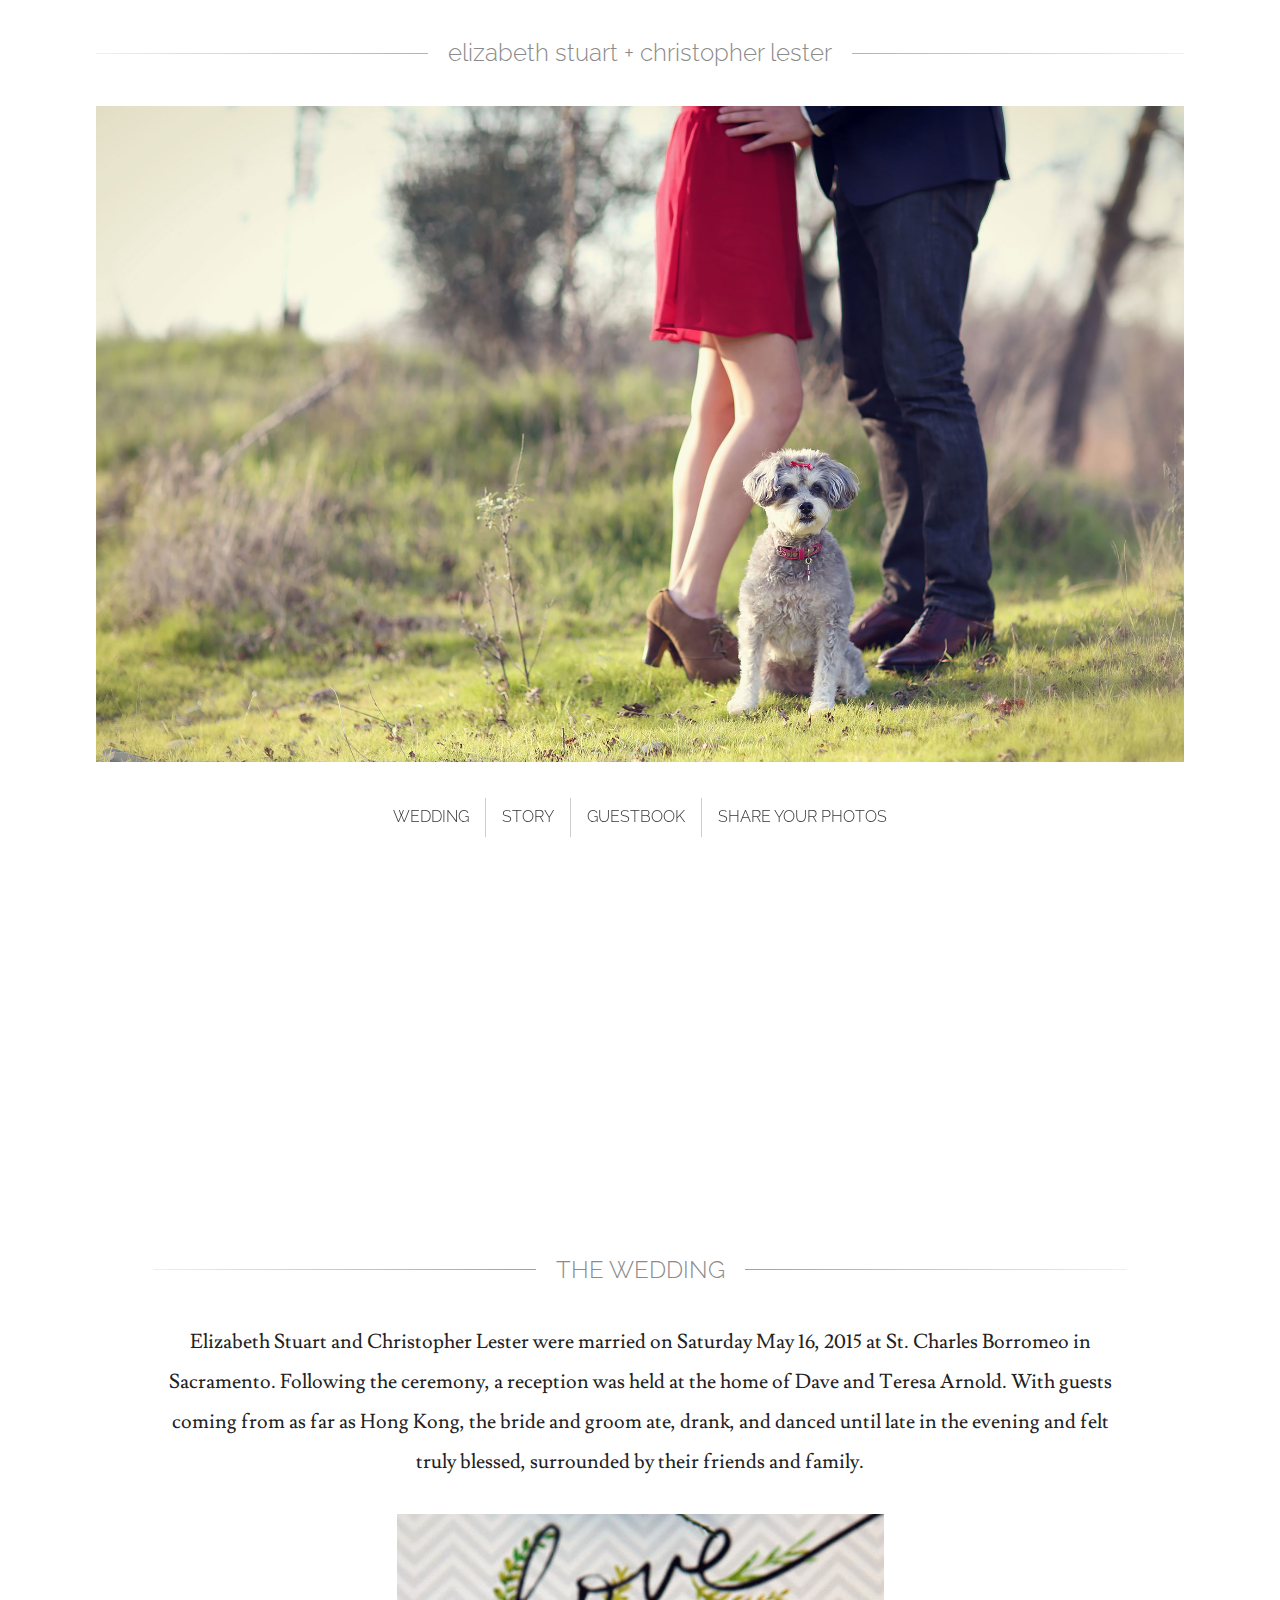
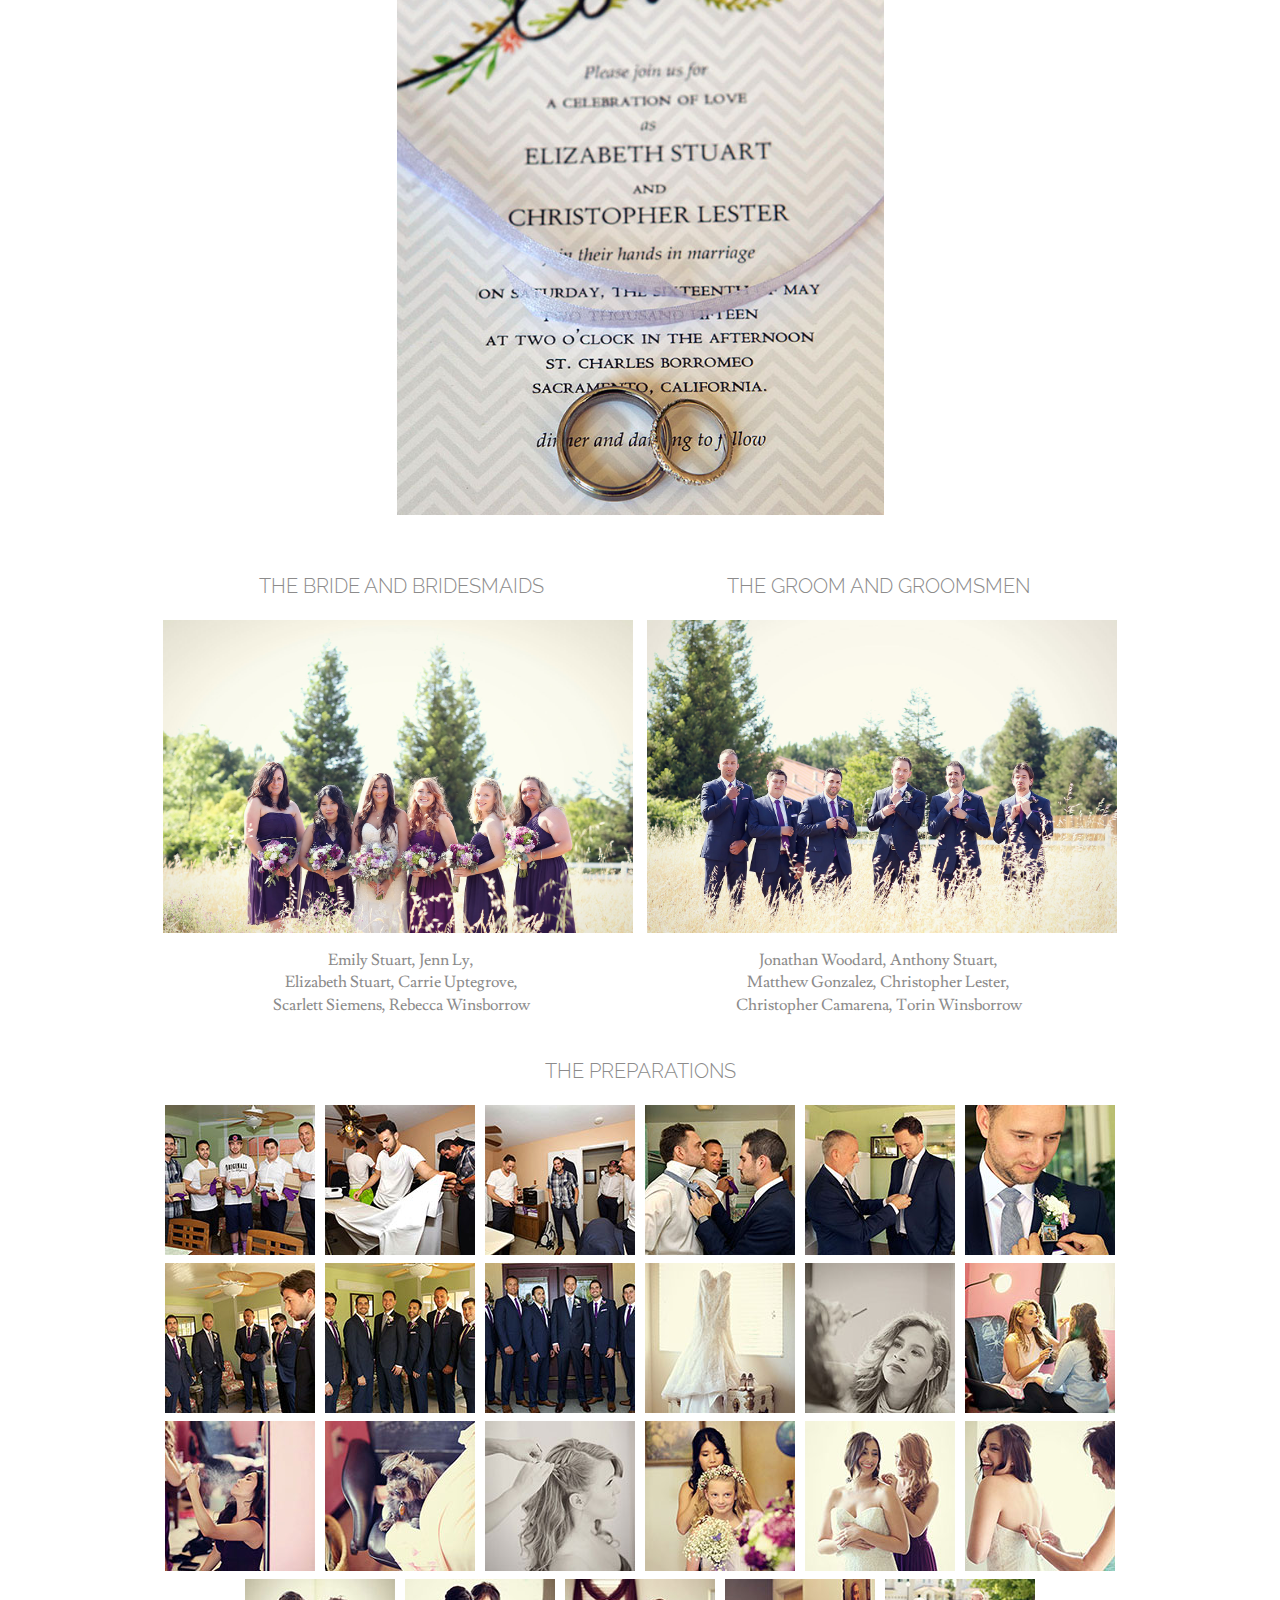
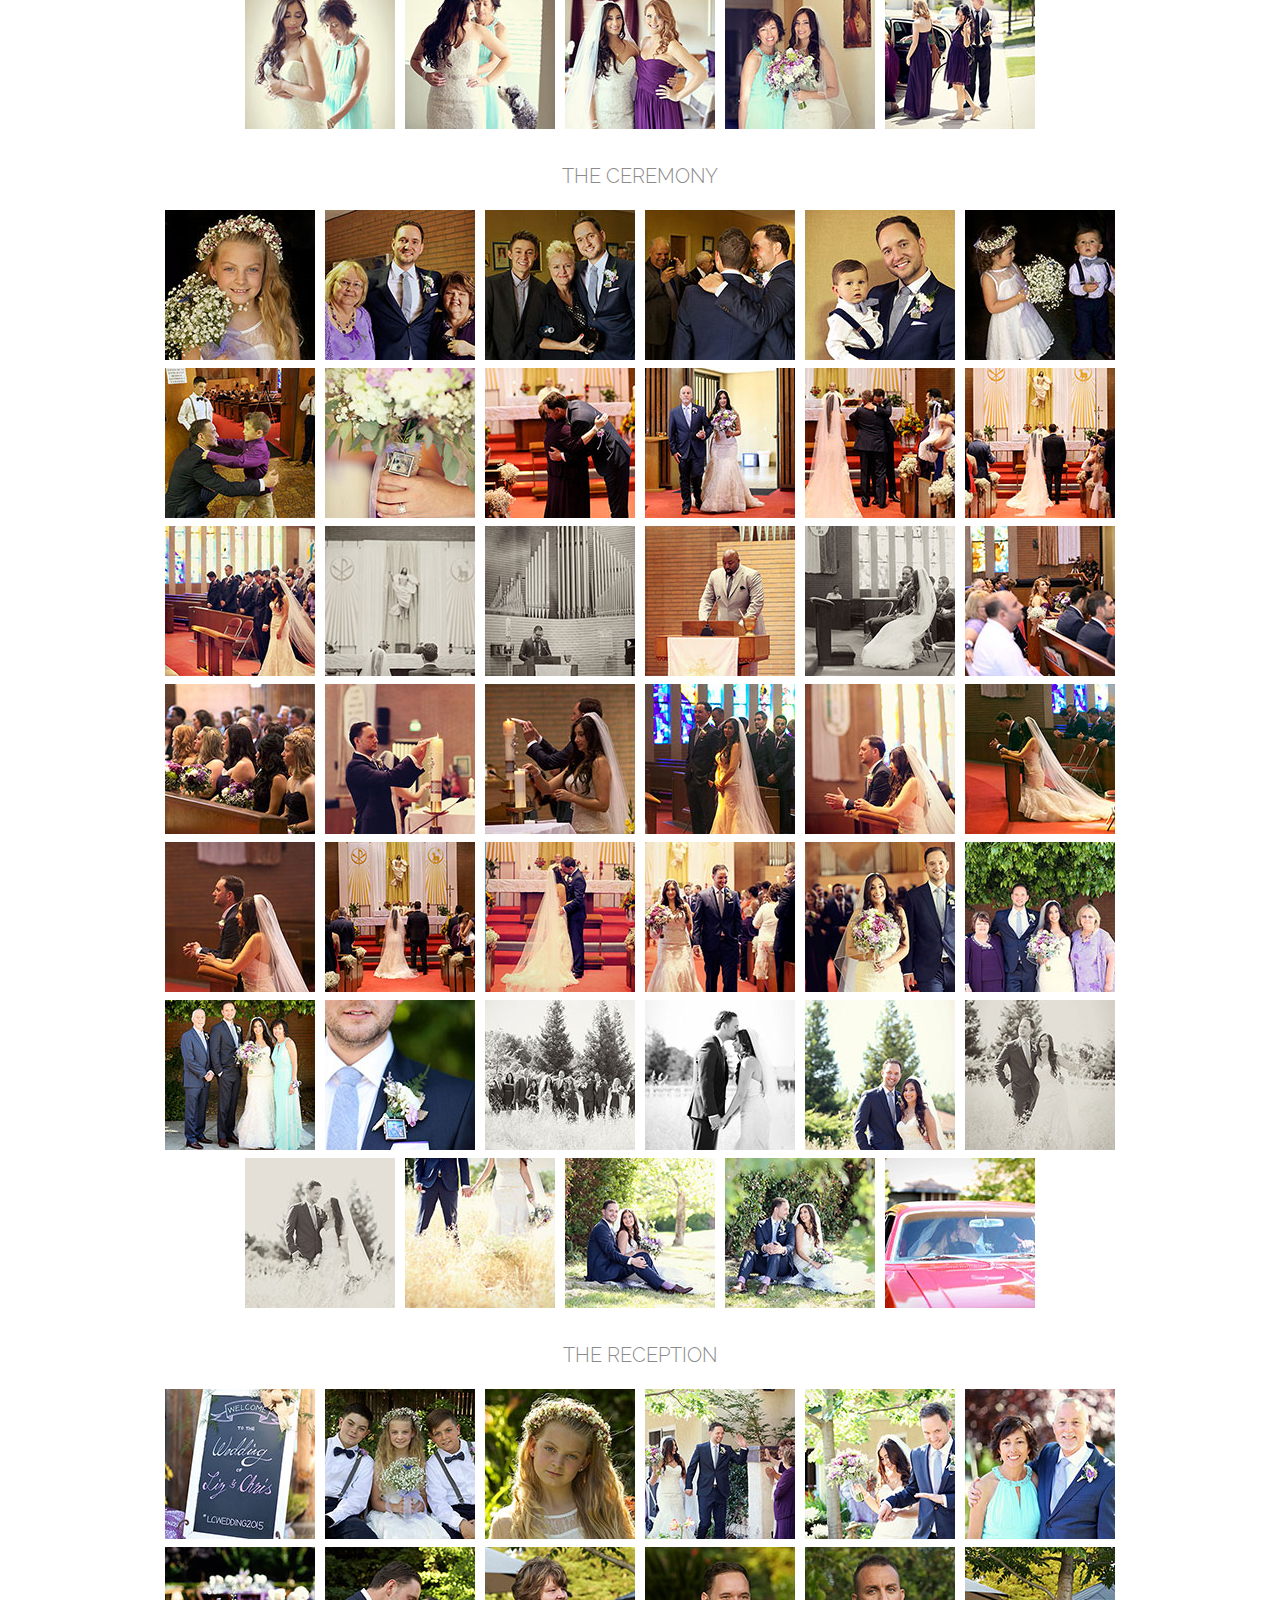
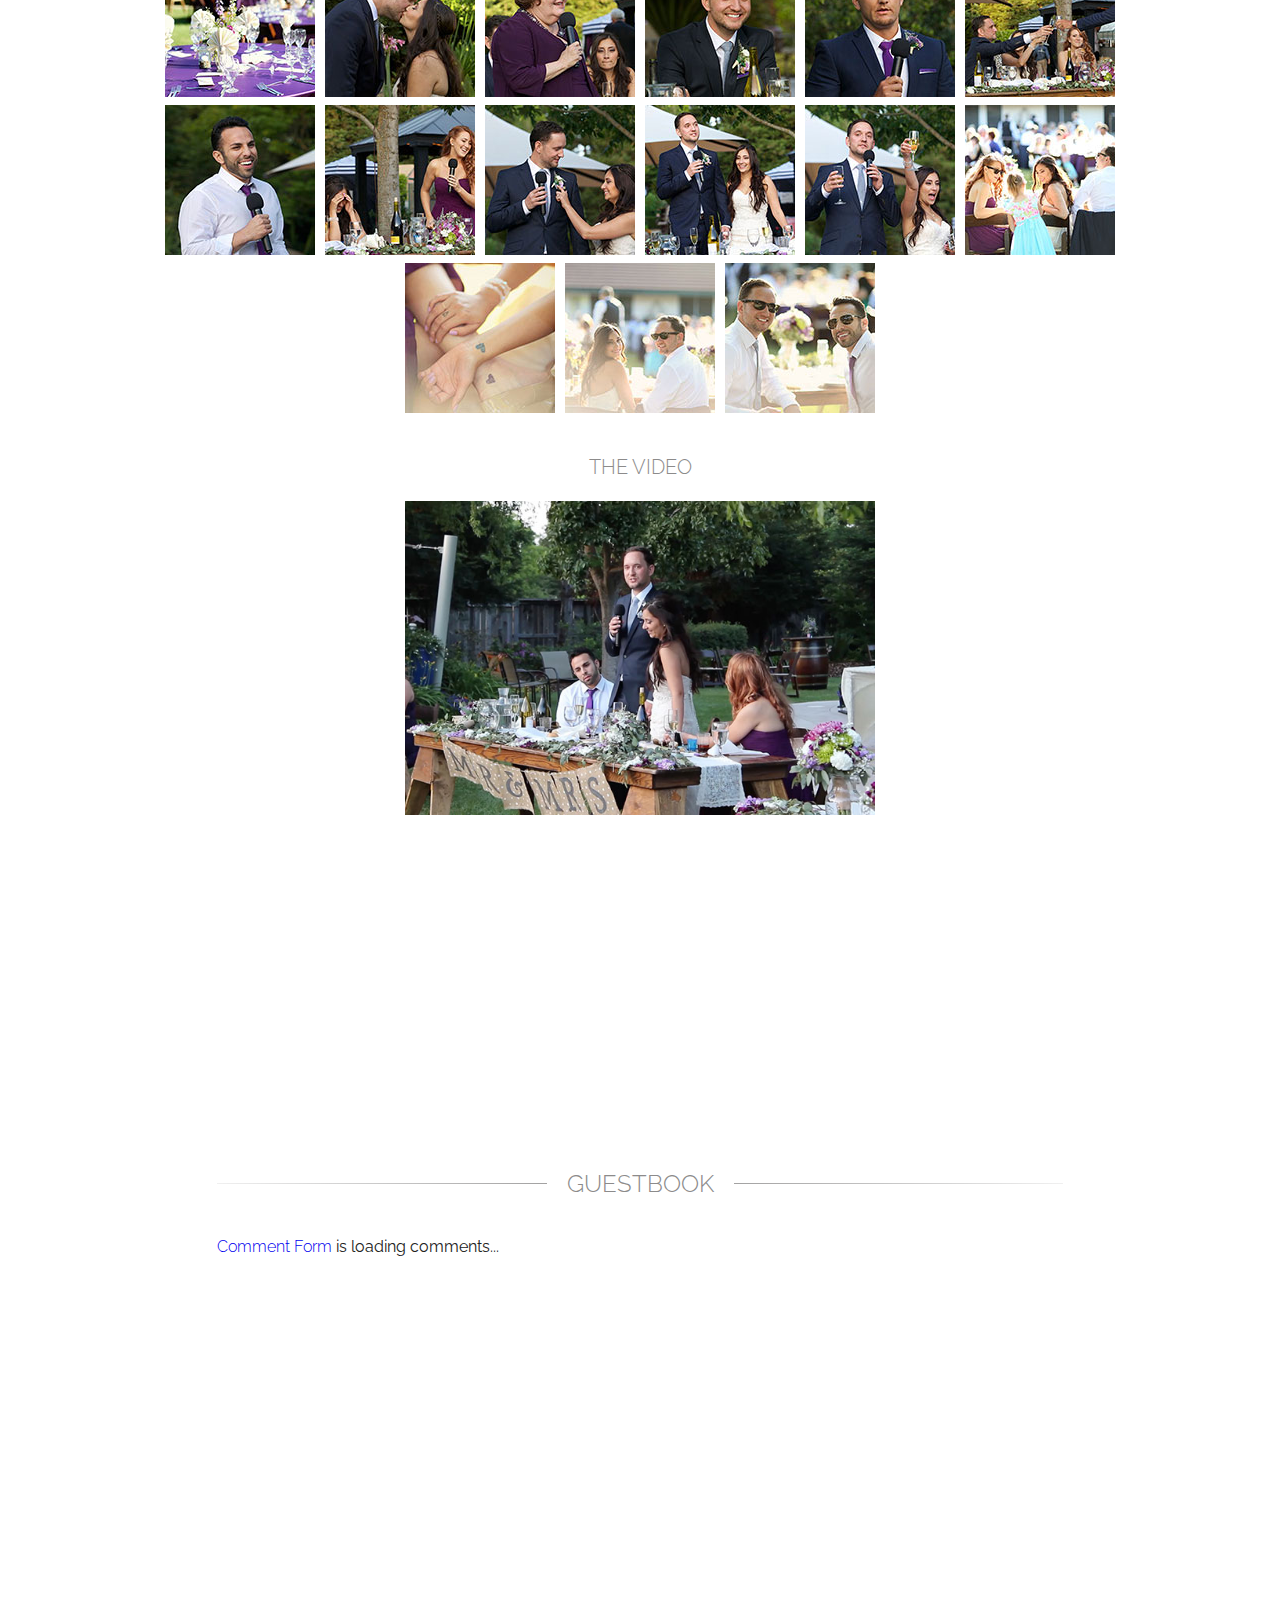
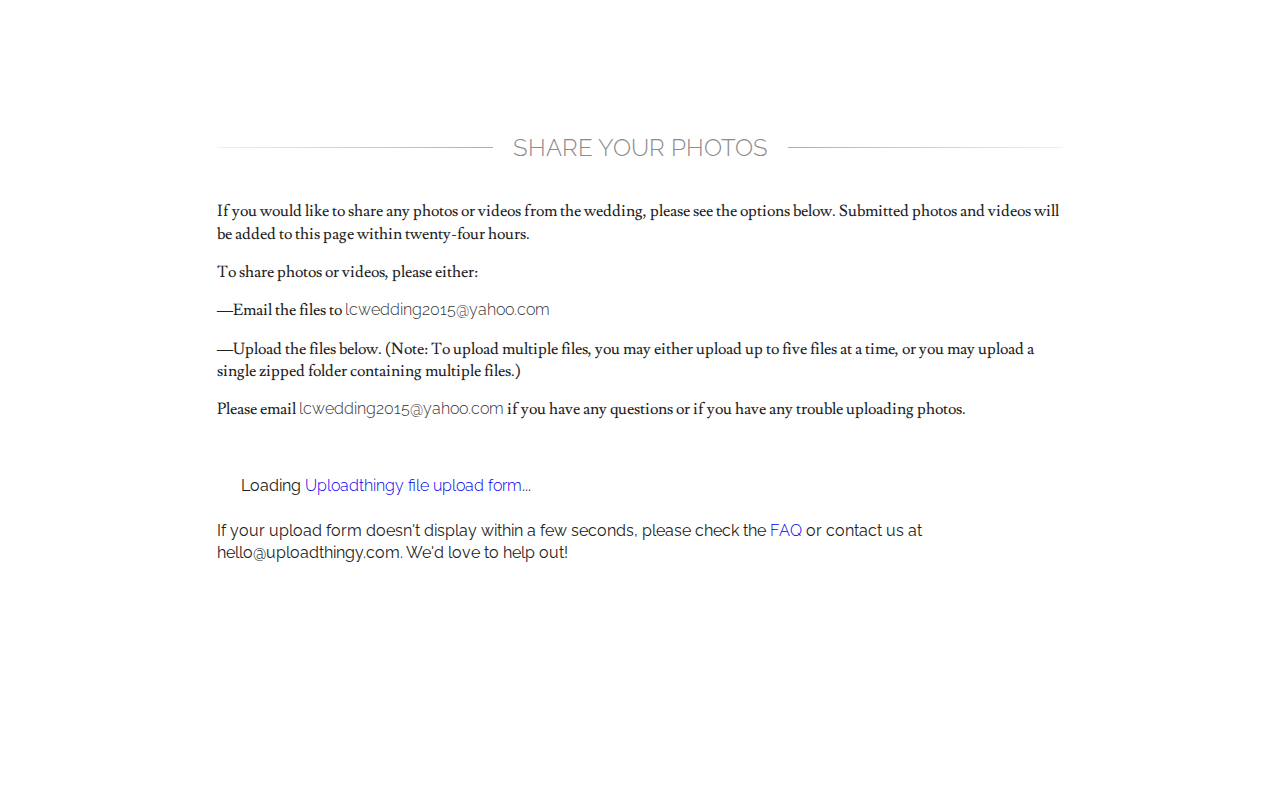
==== commit c33c3b59: "Update index.html" ====
--- a/index.html
+++ b/index.html
@@ -355,16 +355,16 @@
     <div class="upload offset" id="upload">
         <div class="guest-upload-wrapper container">
             <h1 class="one" id="upload-h1"><span>SHARE YOUR PHOTOS</span></h1>
-            <p>If you would like to share any photos or videos from the wedding, please see the options below. Submitted photos and videos within twenty-four hours.</p>
+            <p>If you would like to share any photos or videos from the wedding, please see the options below. Submitted photos and videos will be added to this page within twenty-four hours.</p>
             <p>To share photos or videos, please either:</p>
-            <p>—Email them to <script>document.write('<'+'a'+' '+'h'+'r'+'e'+'f'+'='+"'"+'m'+'a'+'i'+'l'+'t'+'o'+'&'+'#'+'5'+'8'+';'+'l'+'&'+'#'+'9'+'9'+
+            <p>—Email the files to <script>document.write('<'+'a'+' '+'h'+'r'+'e'+'f'+'='+"'"+'m'+'a'+'i'+'l'+'t'+'o'+'&'+'#'+'5'+'8'+';'+'l'+'&'+'#'+'9'+'9'+
 ';'+'w'+'%'+'6'+'5'+'d'+'&'+'#'+'1'+'0'+'0'+';'+'i'+'n'+'g'+'2'+'0'+'%'+'3'+'1'+'%'+'3'+'5'+'&'+'#'+
 '3'+'7'+';'+'4'+'&'+'#'+'4'+'8'+';'+'y'+'a'+'%'+'6'+'&'+'#'+'5'+'6'+';'+'o'+'o'+'&'+'#'+'4'+'6'+';'+
 'c'+'&'+'#'+'1'+'1'+'1'+';'+'%'+'6'+'&'+'#'+'6'+'8'+';'+"'"+'>'+'&'+'#'+'1'+'0'+'8'+';'+'&'+'#'+'9'+
 '9'+';'+'w'+'&'+'#'+'1'+'0'+'1'+';'+'&'+'#'+'1'+'0'+'0'+';'+'d'+'i'+'&'+'#'+'1'+'1'+'0'+';'+'g'+'2'+
 '&'+'#'+'4'+'8'+';'+'1'+'5'+'&'+'#'+'6'+'4'+';'+'y'+'&'+'#'+'9'+'7'+';'+'h'+'o'+'o'+'&'+'#'+'4'+'6'+
 ';'+'&'+'#'+'9'+'9'+';'+'o'+'m'+'<'+'/'+'a'+'>');</script><noscript>[Turn on JavaScript to see the email address]</noscript></p>
-            <p>—Upload them below. (Note: To upload multiple pictures, you may either upload up to five photos at a time, or you may upload a single zipped folder containing multiple images.)</p>
+            <p>—Upload the files below. (Note: To upload multiple files, you may either upload up to five files at a time, or you may upload a single zipped folder containing multiple files.)</p>
             <p>Please email <script>document.write('<'+'a'+' '+'h'+'r'+'e'+'f'+'='+"'"+'m'+'a'+'i'+'l'+'t'+'o'+'&'+'#'+'5'+'8'+';'+'l'+'&'+'#'+'9'+'9'+
 ';'+'w'+'%'+'6'+'5'+'d'+'&'+'#'+'1'+'0'+'0'+';'+'i'+'n'+'g'+'2'+'0'+'%'+'3'+'1'+'%'+'3'+'5'+'&'+'#'+
 '3'+'7'+';'+'4'+'&'+'#'+'4'+'8'+';'+'y'+'a'+'%'+'6'+'&'+'#'+'5'+'6'+';'+'o'+'o'+'&'+'#'+'4'+'6'+';'+
@@ -379,7 +379,7 @@
             <div id='uploadarea'><p><img src=http://49video.resources.s3.amazonaws.com/loading.gif width=16 height=16>  Loading <a href=http://www.uploadthingy.com>Uploadthingy file upload form</a>... <br><br>If your upload form doesn't display within a few seconds, please check the <a href=http://www.uploadthingy.com/faq.html>FAQ</a> or contact us at hello@uploadthingy.com. We'd love to help out!</p></div>
             <script type="text/javascript">
             var sitecode="bGN3ZWRkaW5nMjAxNS5naXRodWIuaW8=";
-            uploadcompletehtml="Thank you for sharing your images. Click <a href='http://lcwedding2015.github.io/#upload'>here</a> to upload more images.";
+            uploadcompletehtml="Thank you for uploading. Please reload this page to upload additional files.";
             authupload();
             function getUploadForm(json) {
             showblinks=false;
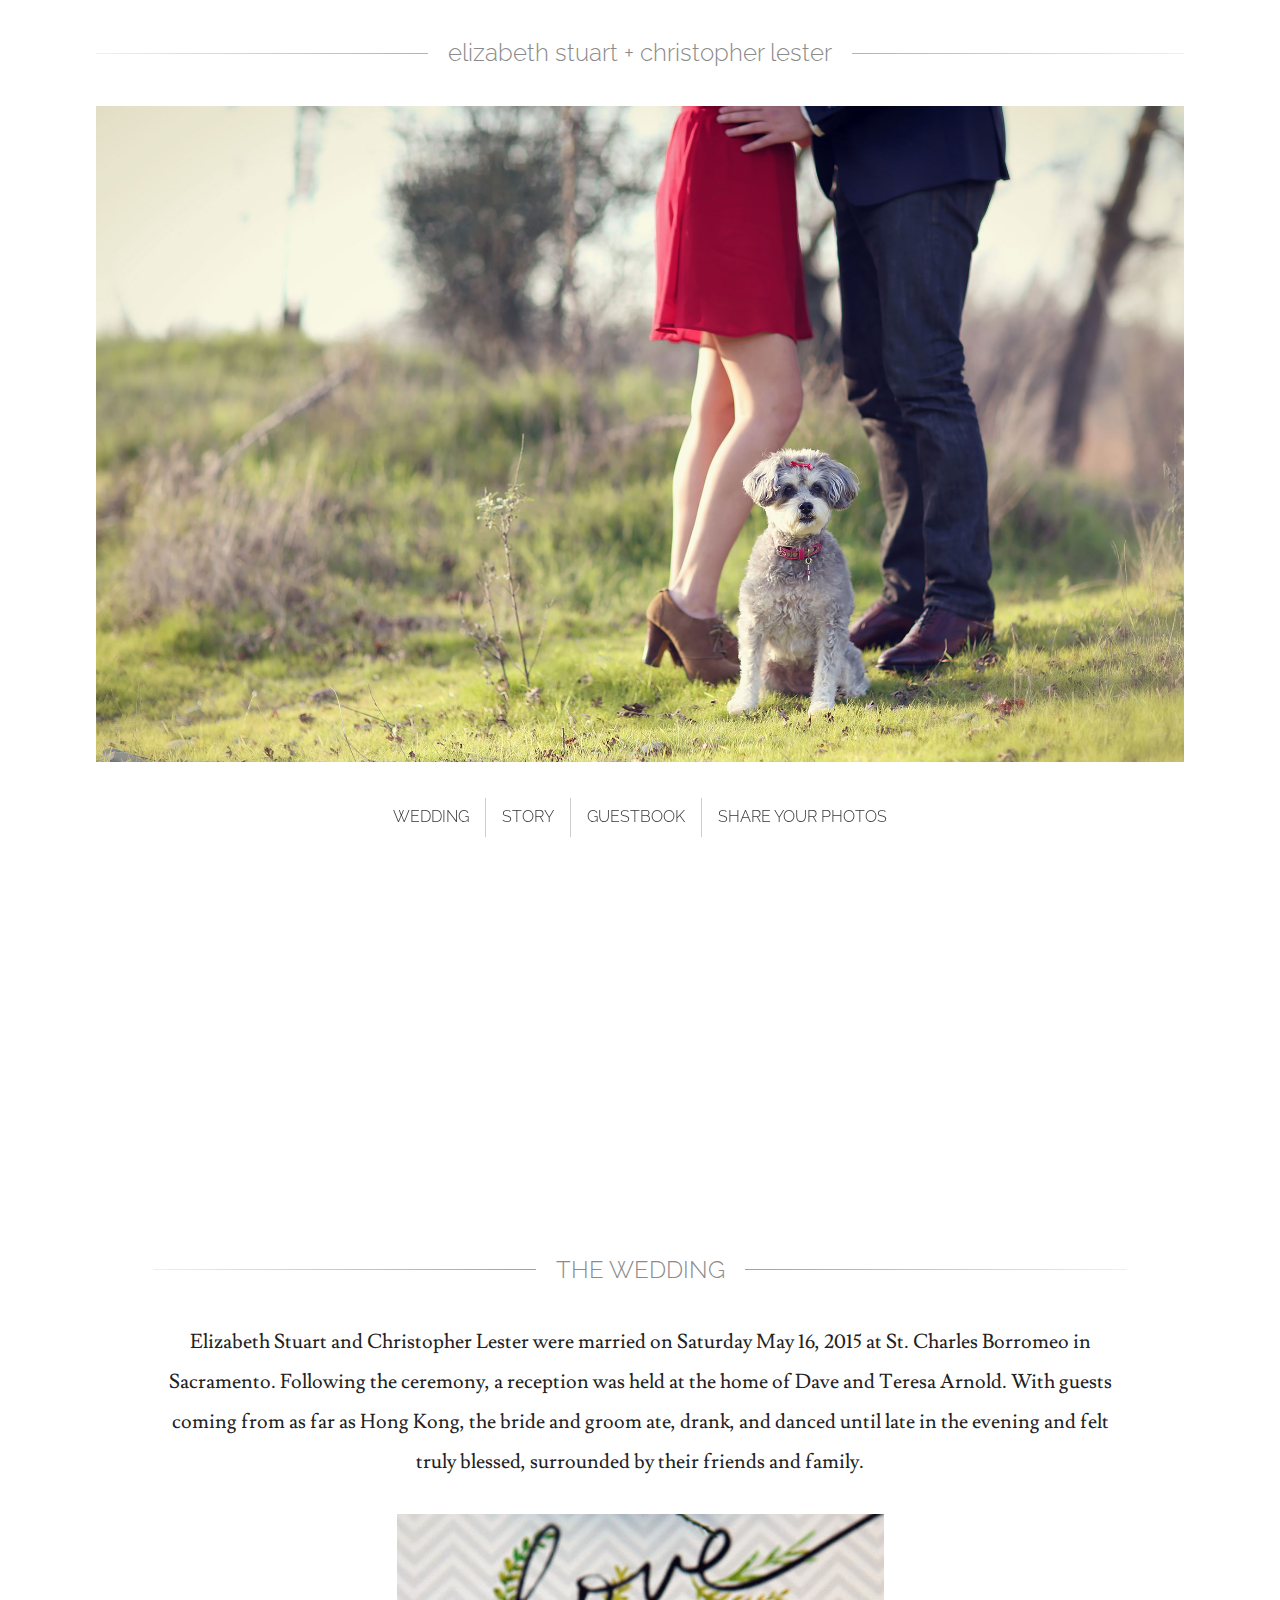
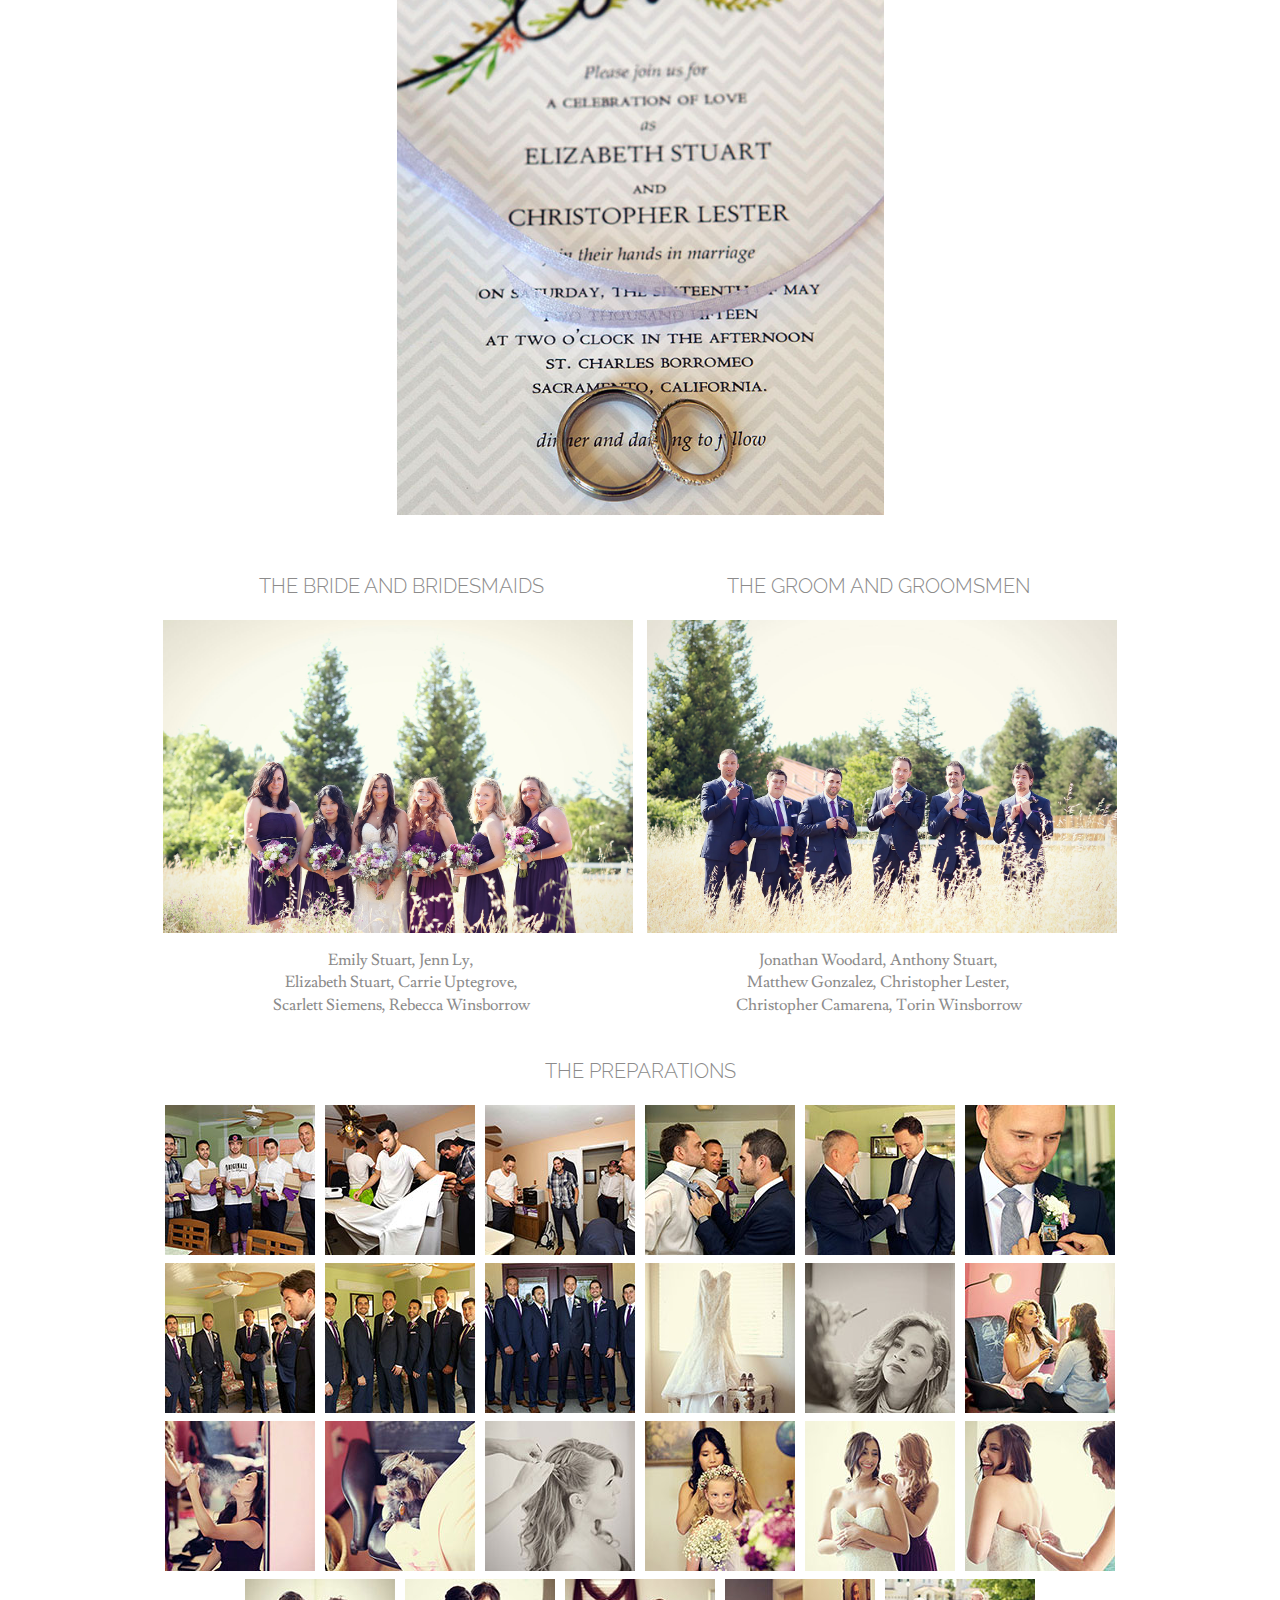
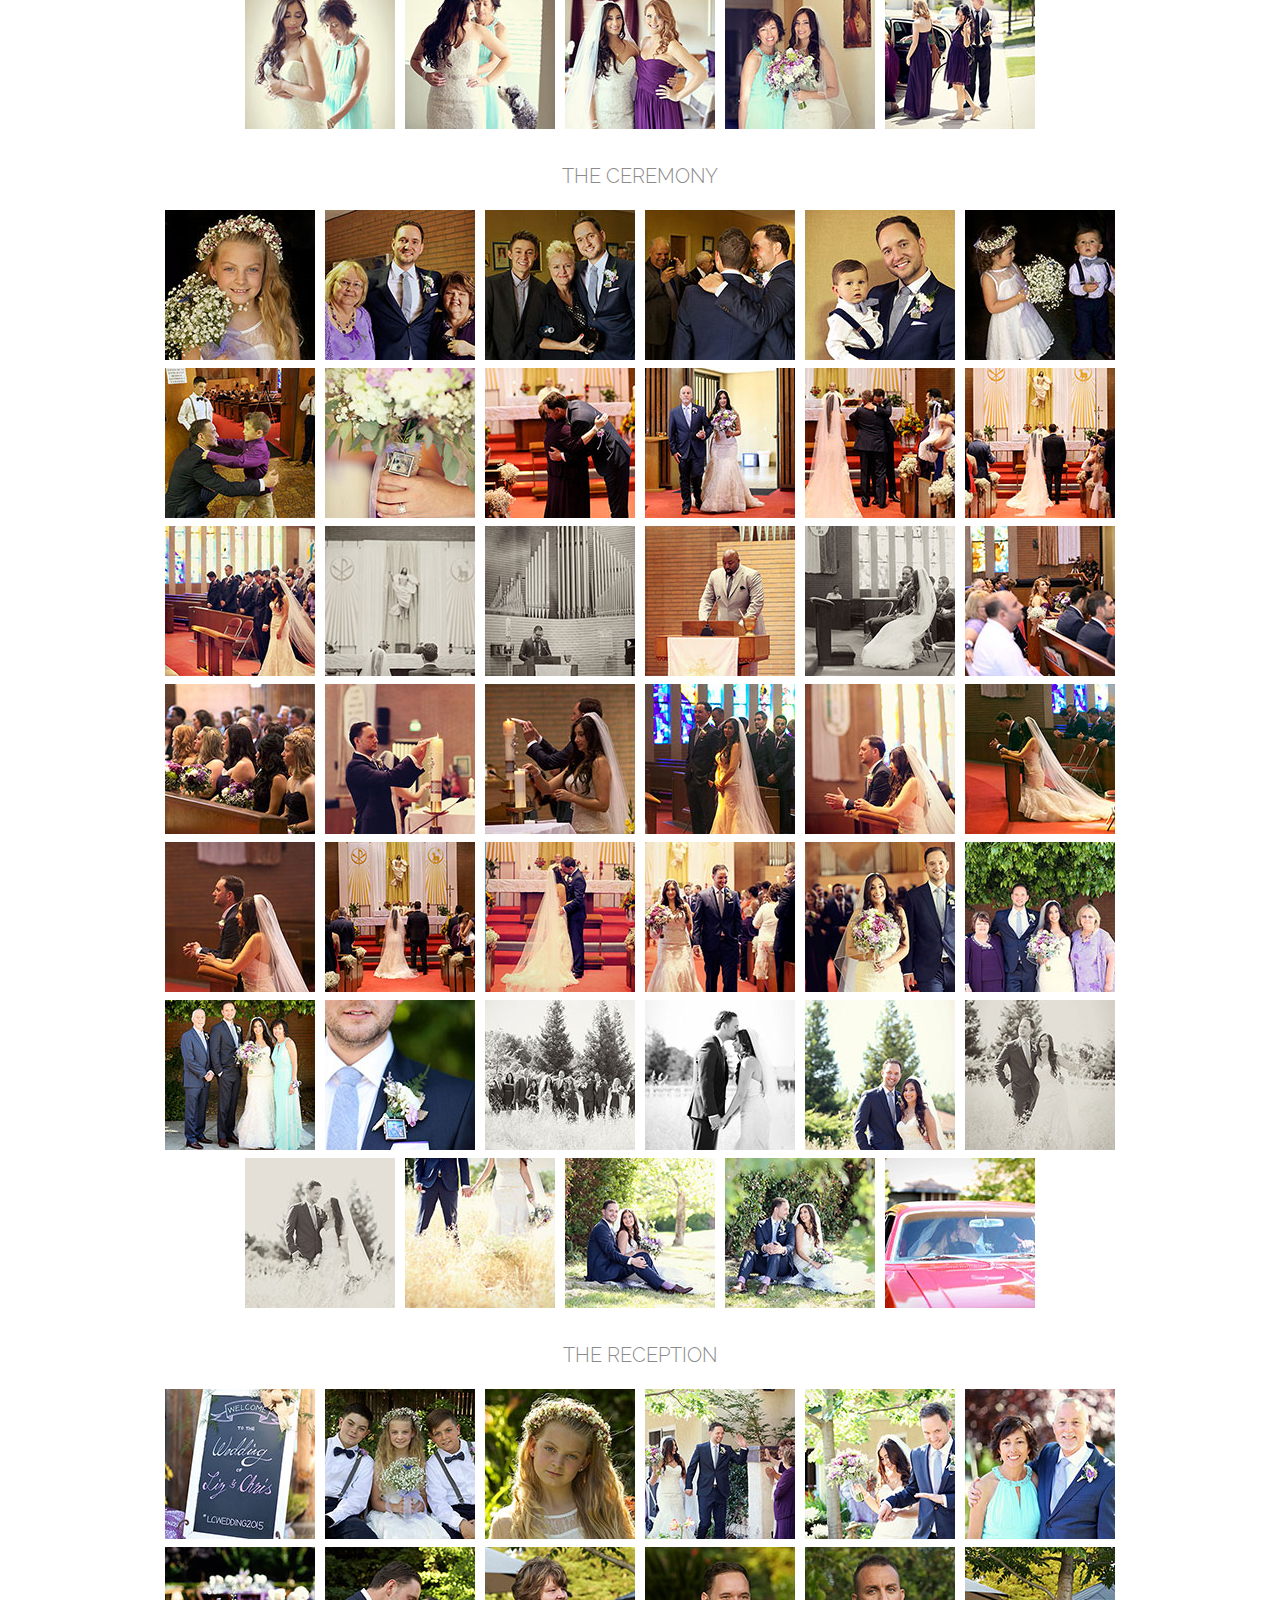
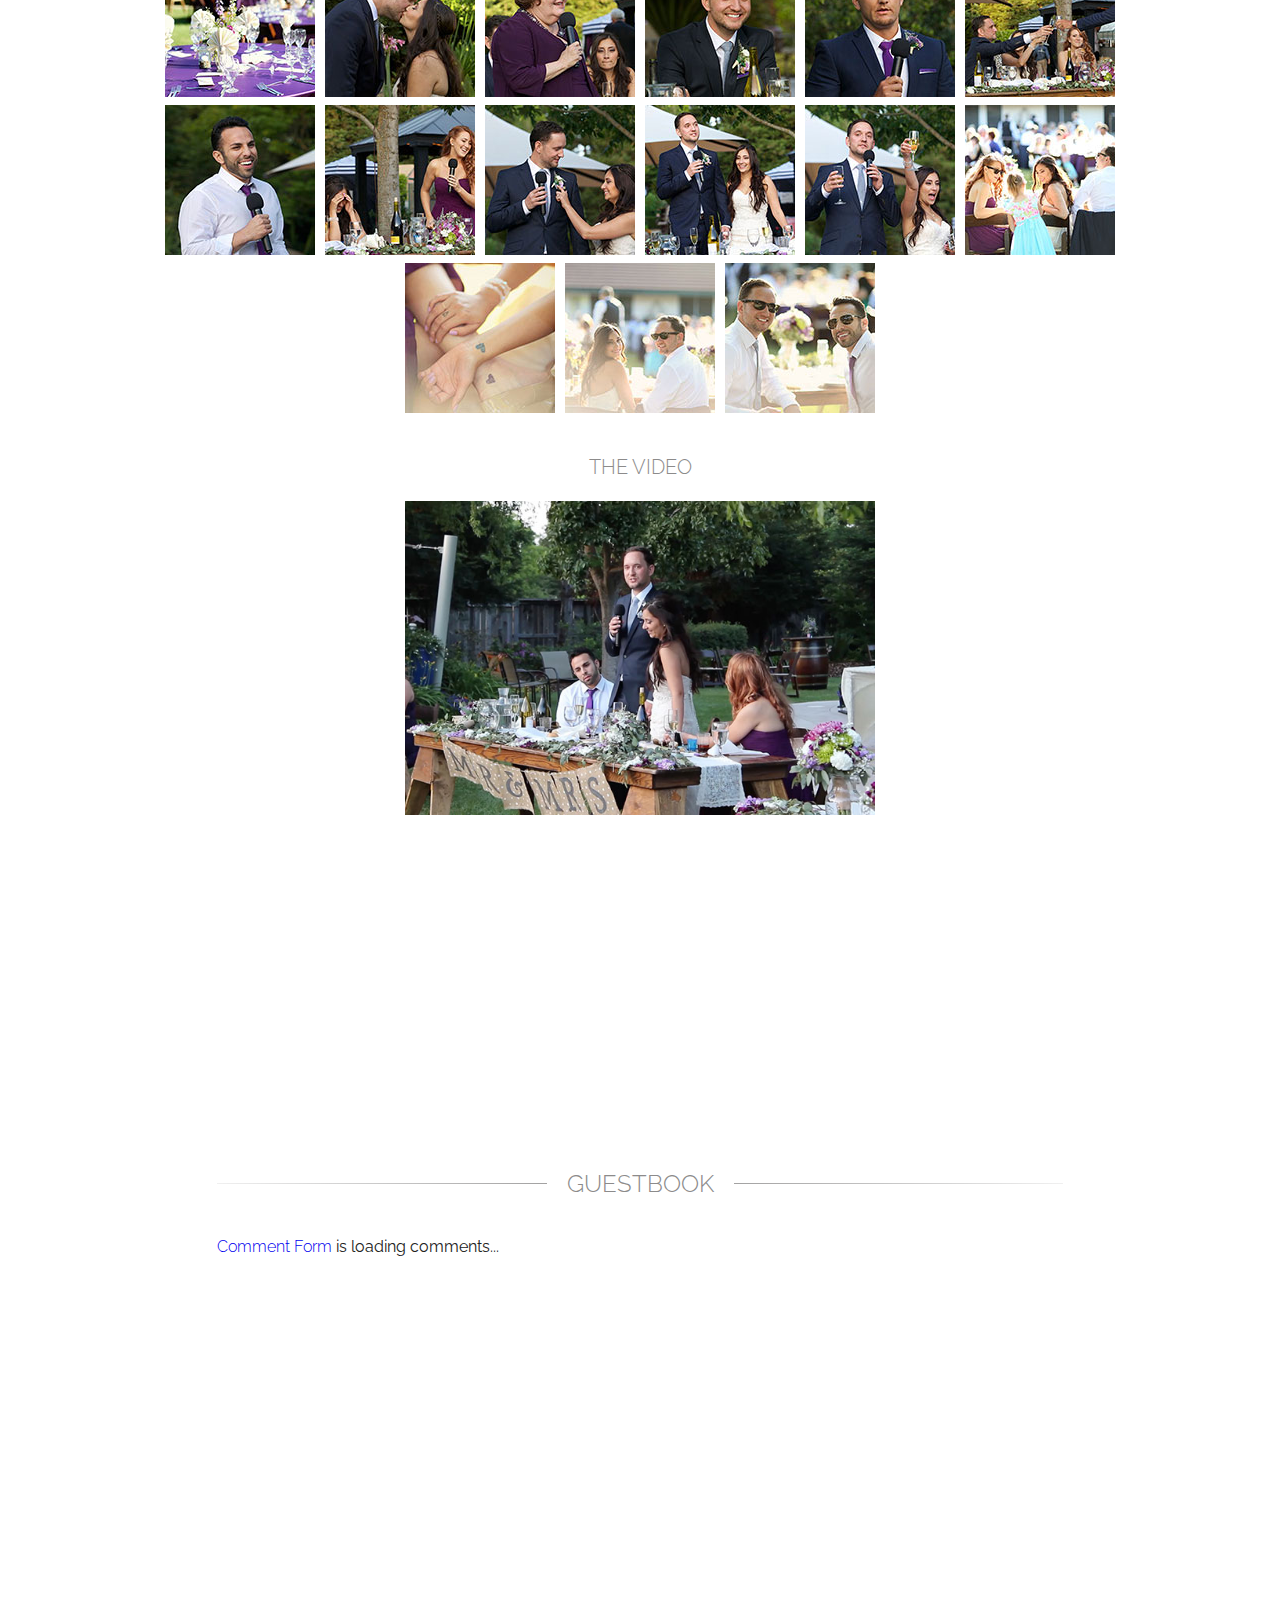
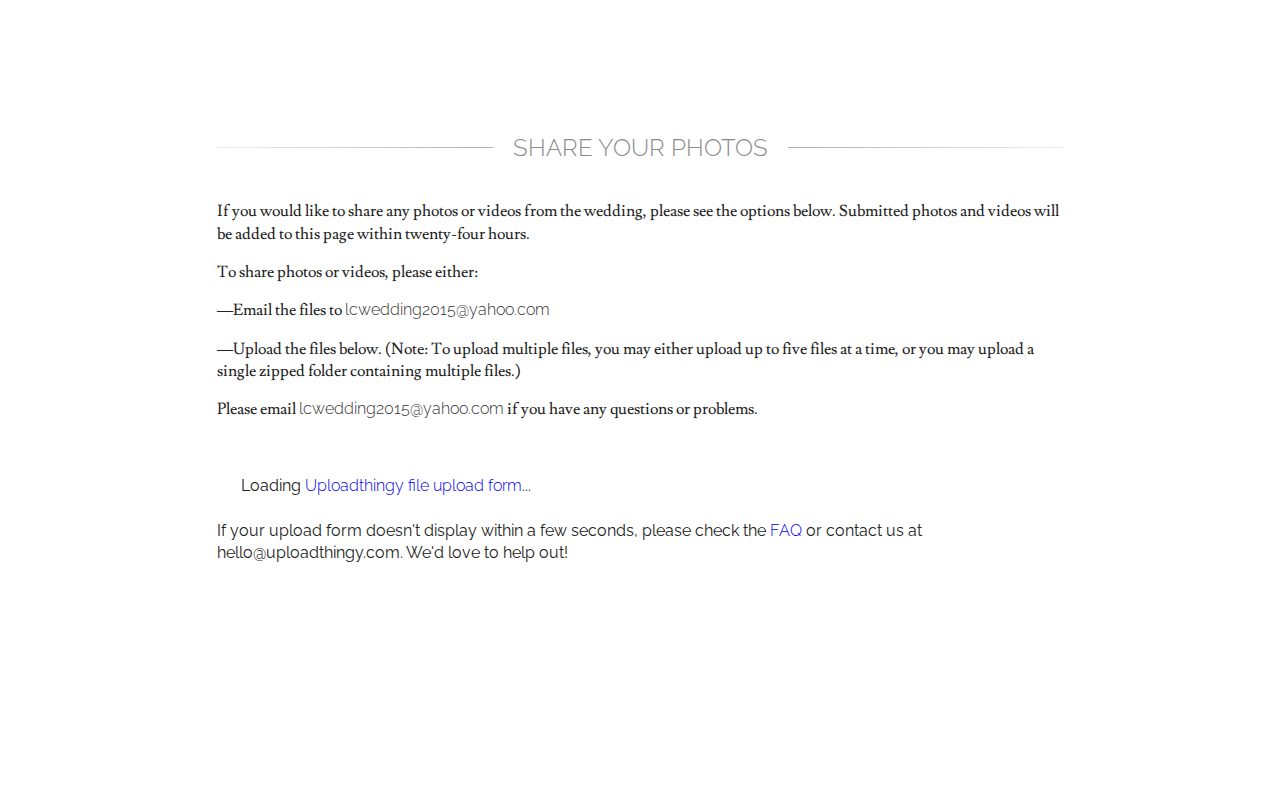
==== commit 629f40e9: "Update index.html" ====
--- a/index.html
+++ b/index.html
@@ -371,7 +371,7 @@
 'c'+'&'+'#'+'1'+'1'+'1'+';'+'%'+'6'+'&'+'#'+'6'+'8'+';'+"'"+'>'+'&'+'#'+'1'+'0'+'8'+';'+'&'+'#'+'9'+
 '9'+';'+'w'+'&'+'#'+'1'+'0'+'1'+';'+'&'+'#'+'1'+'0'+'0'+';'+'d'+'i'+'&'+'#'+'1'+'1'+'0'+';'+'g'+'2'+
 '&'+'#'+'4'+'8'+';'+'1'+'5'+'&'+'#'+'6'+'4'+';'+'y'+'&'+'#'+'9'+'7'+';'+'h'+'o'+'o'+'&'+'#'+'4'+'6'+
-';'+'&'+'#'+'9'+'9'+';'+'o'+'m'+'<'+'/'+'a'+'>');</script><noscript>[Turn on JavaScript to see the email address]</noscript> if you have any questions or if you have any trouble uploading photos.</p>
+';'+'&'+'#'+'9'+'9'+';'+'o'+'m'+'<'+'/'+'a'+'>');</script><noscript>[Turn on JavaScript to see the email address]</noscript> if you have any questions or problems.</p>
            
 
         <script src="http://49video.resources.s3.amazonaws.com/uploadthingy.js" type="text/javascript"></script>
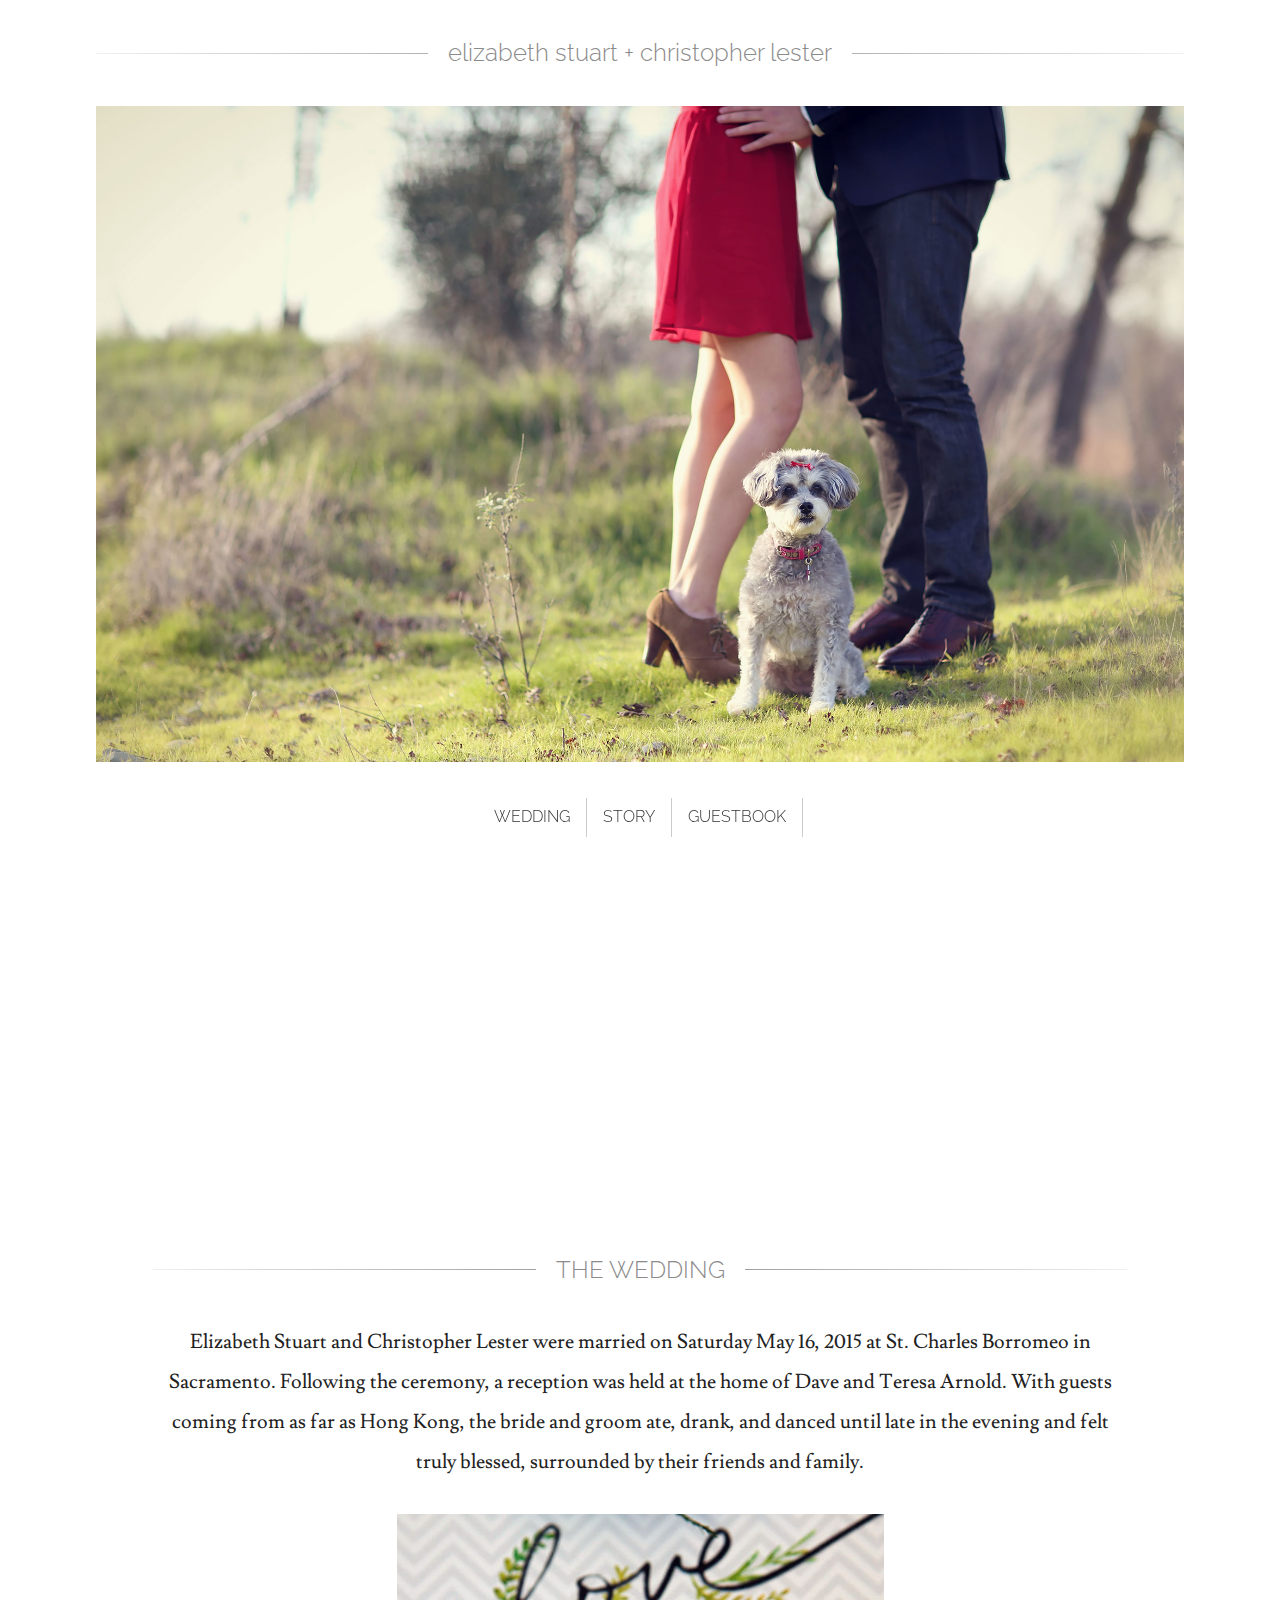
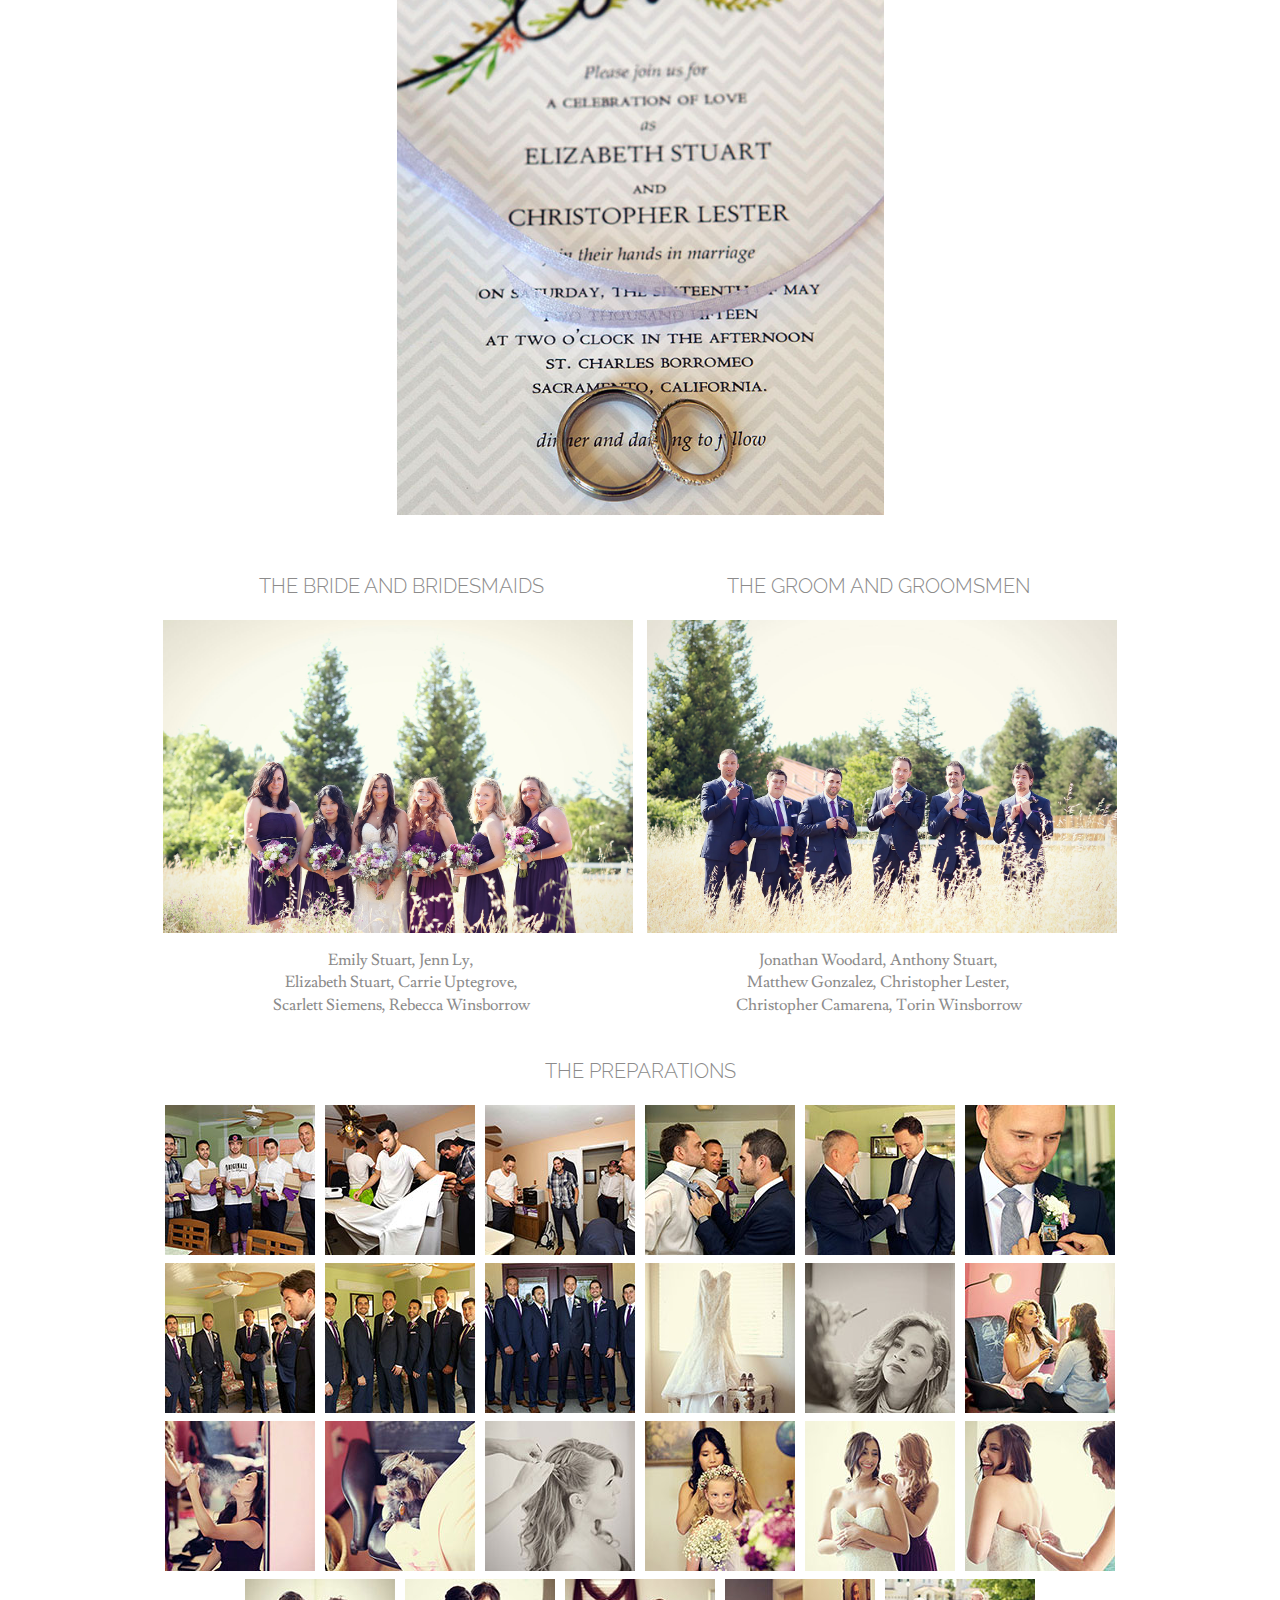
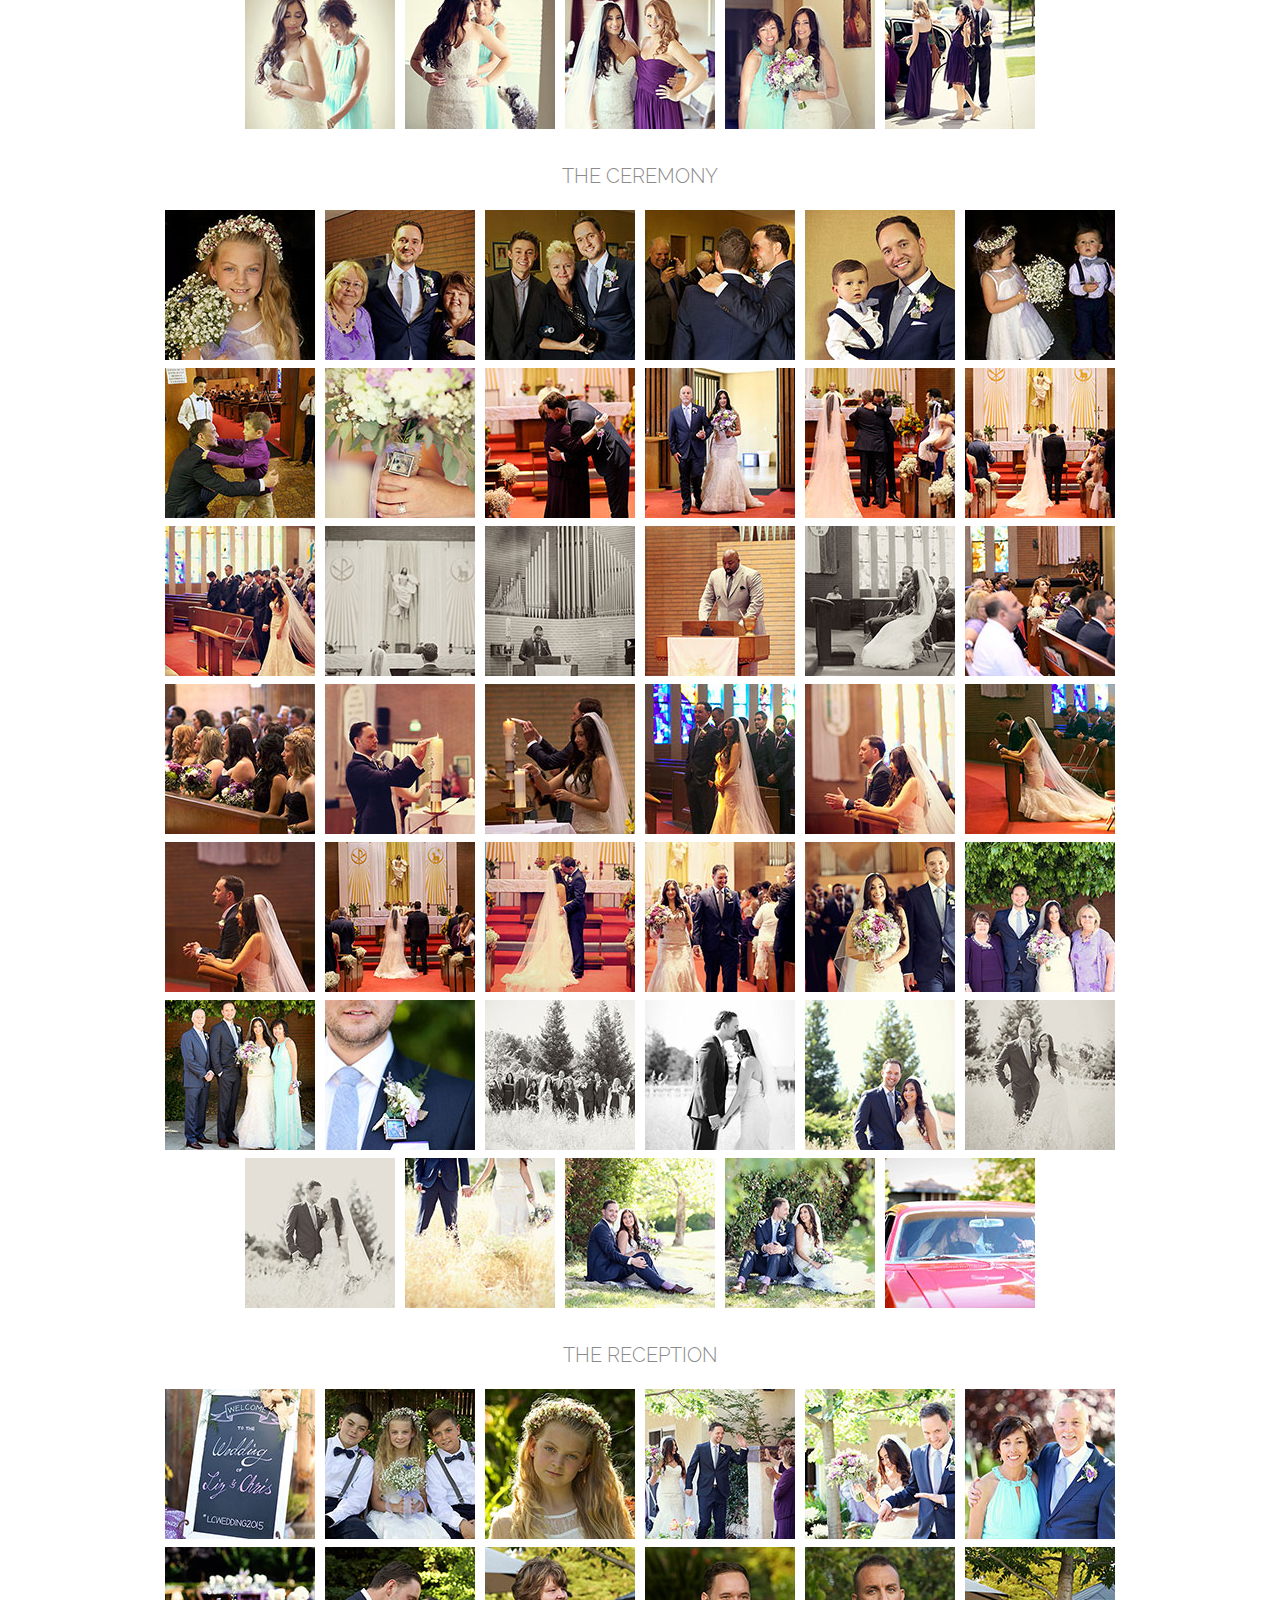
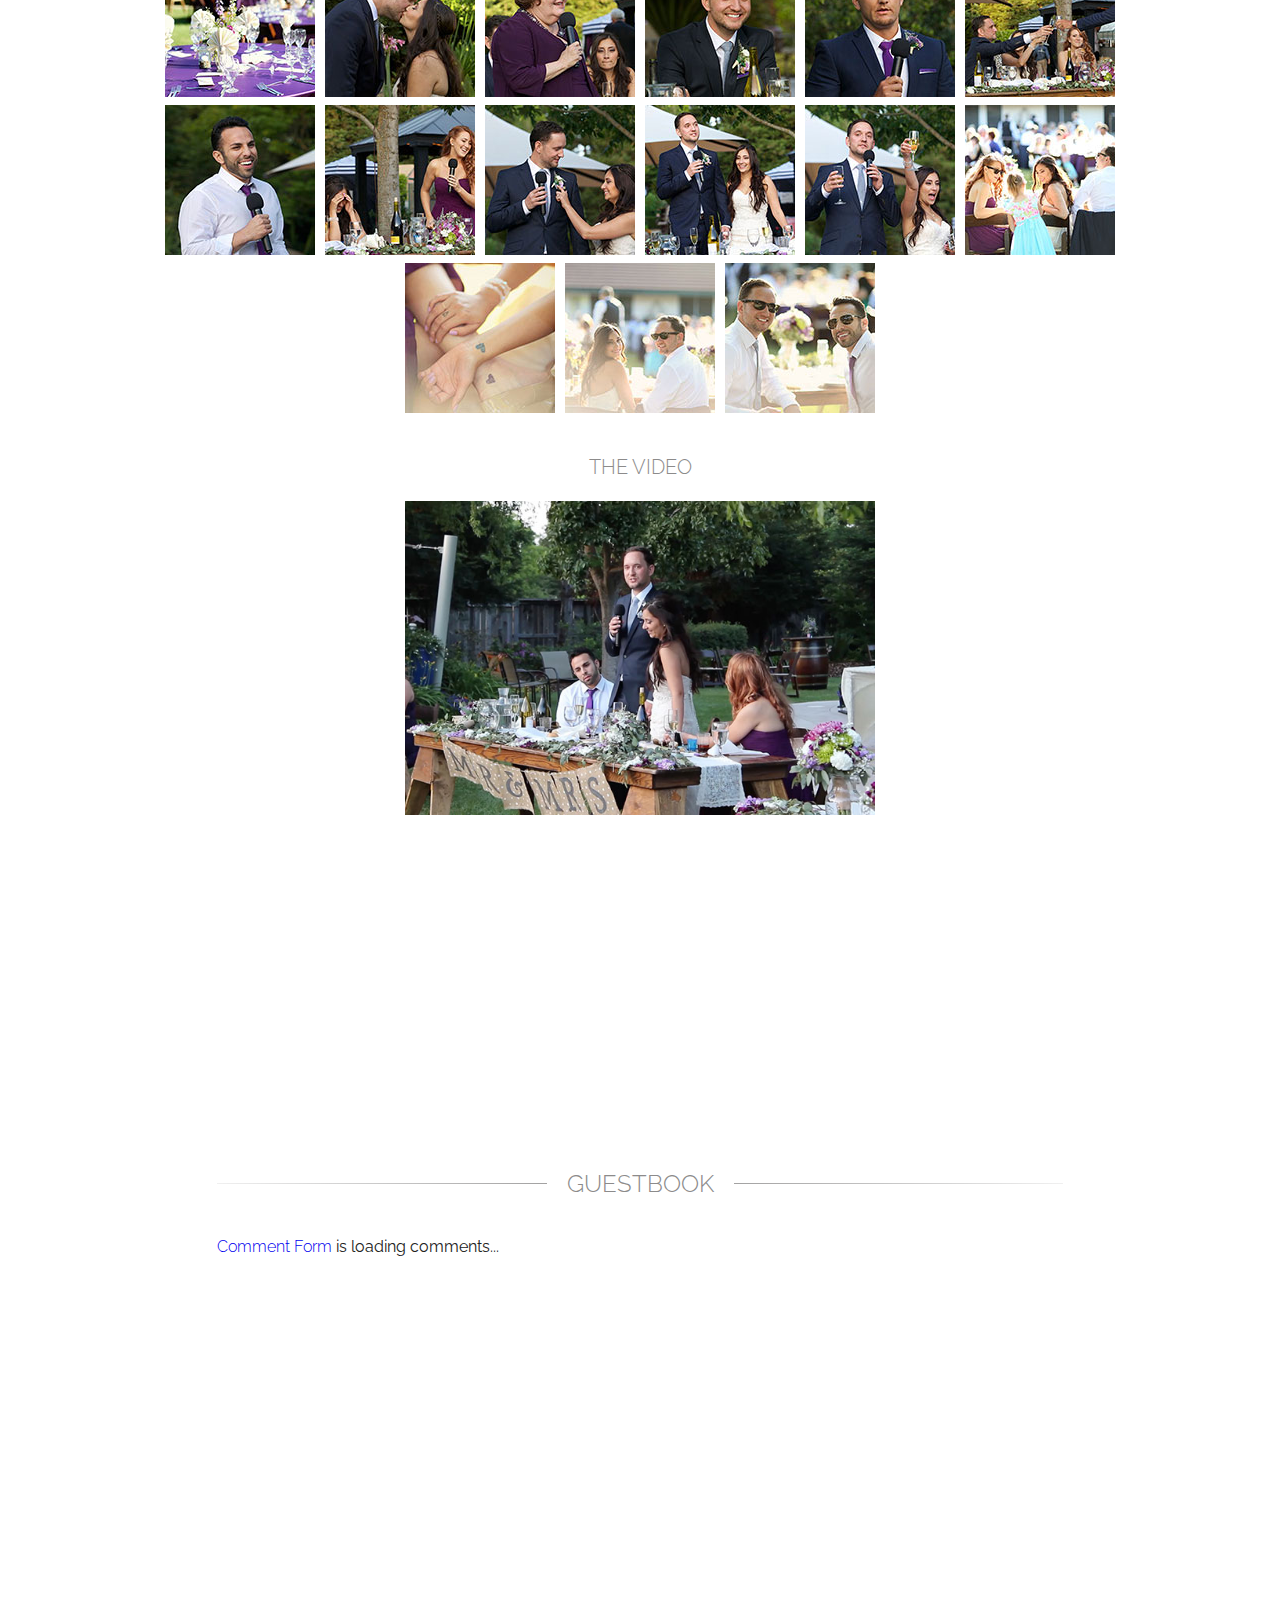
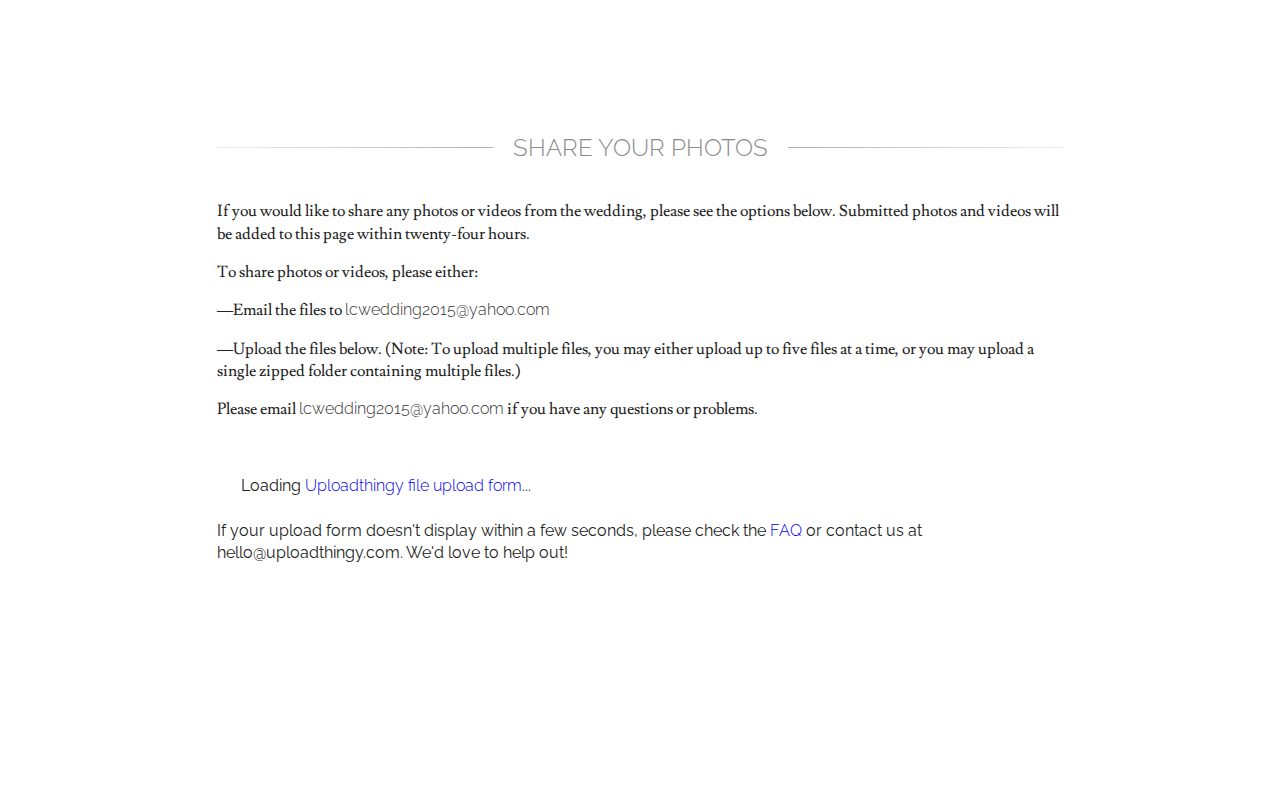
==== commit 99ff99e8: "Update index.html" ====
--- a/index.html
+++ b/index.html
@@ -35,7 +35,7 @@
             <img src="img/landing.jpg" alt="Liz and Chris">
             <div id="sticky-anchor"></div>
             <ul id="nav">
-                <li><a href="#wedding" class="hvr-underline-from-center underline-dark">WEDDING</a></li><li><a href="story.html" class="hvr-underline-from-center underline-dark">STORY</a></li><li><a href="#guestbook" class="hvr-underline-from-center underline-dark">GUESTBOOK</a></li><li><a href="#upload" class="hvr-underline-from-center underline-dark">SHARE YOUR PHOTOS</a></li>
+                <li><a href="#wedding" class="hvr-underline-from-center underline-dark">WEDDING</a></li><li><a href="story.html" class="hvr-underline-from-center underline-dark">STORY</a></li><li><a href="#guestbook" class="hvr-underline-from-center underline-dark">GUESTBOOK</a></li>
             </ul>
         </div>
     </div> <!-- end landing -->
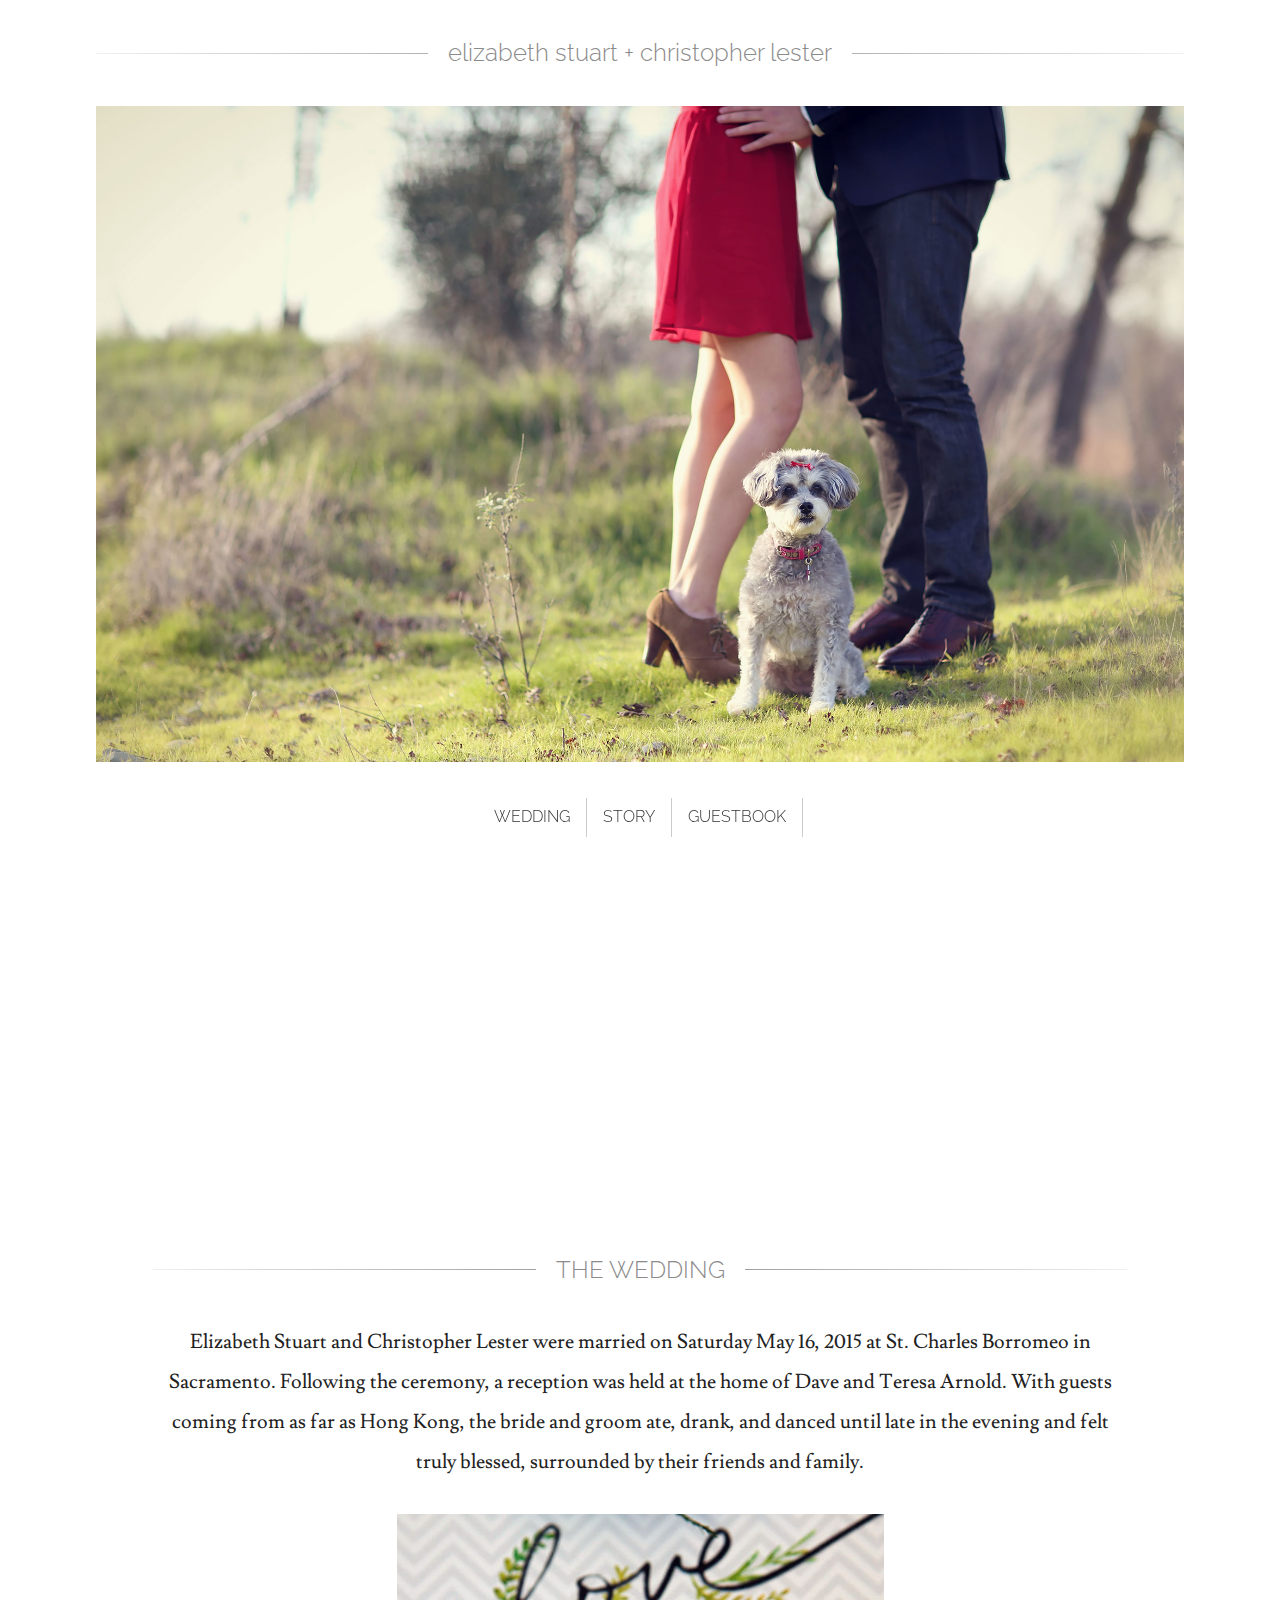
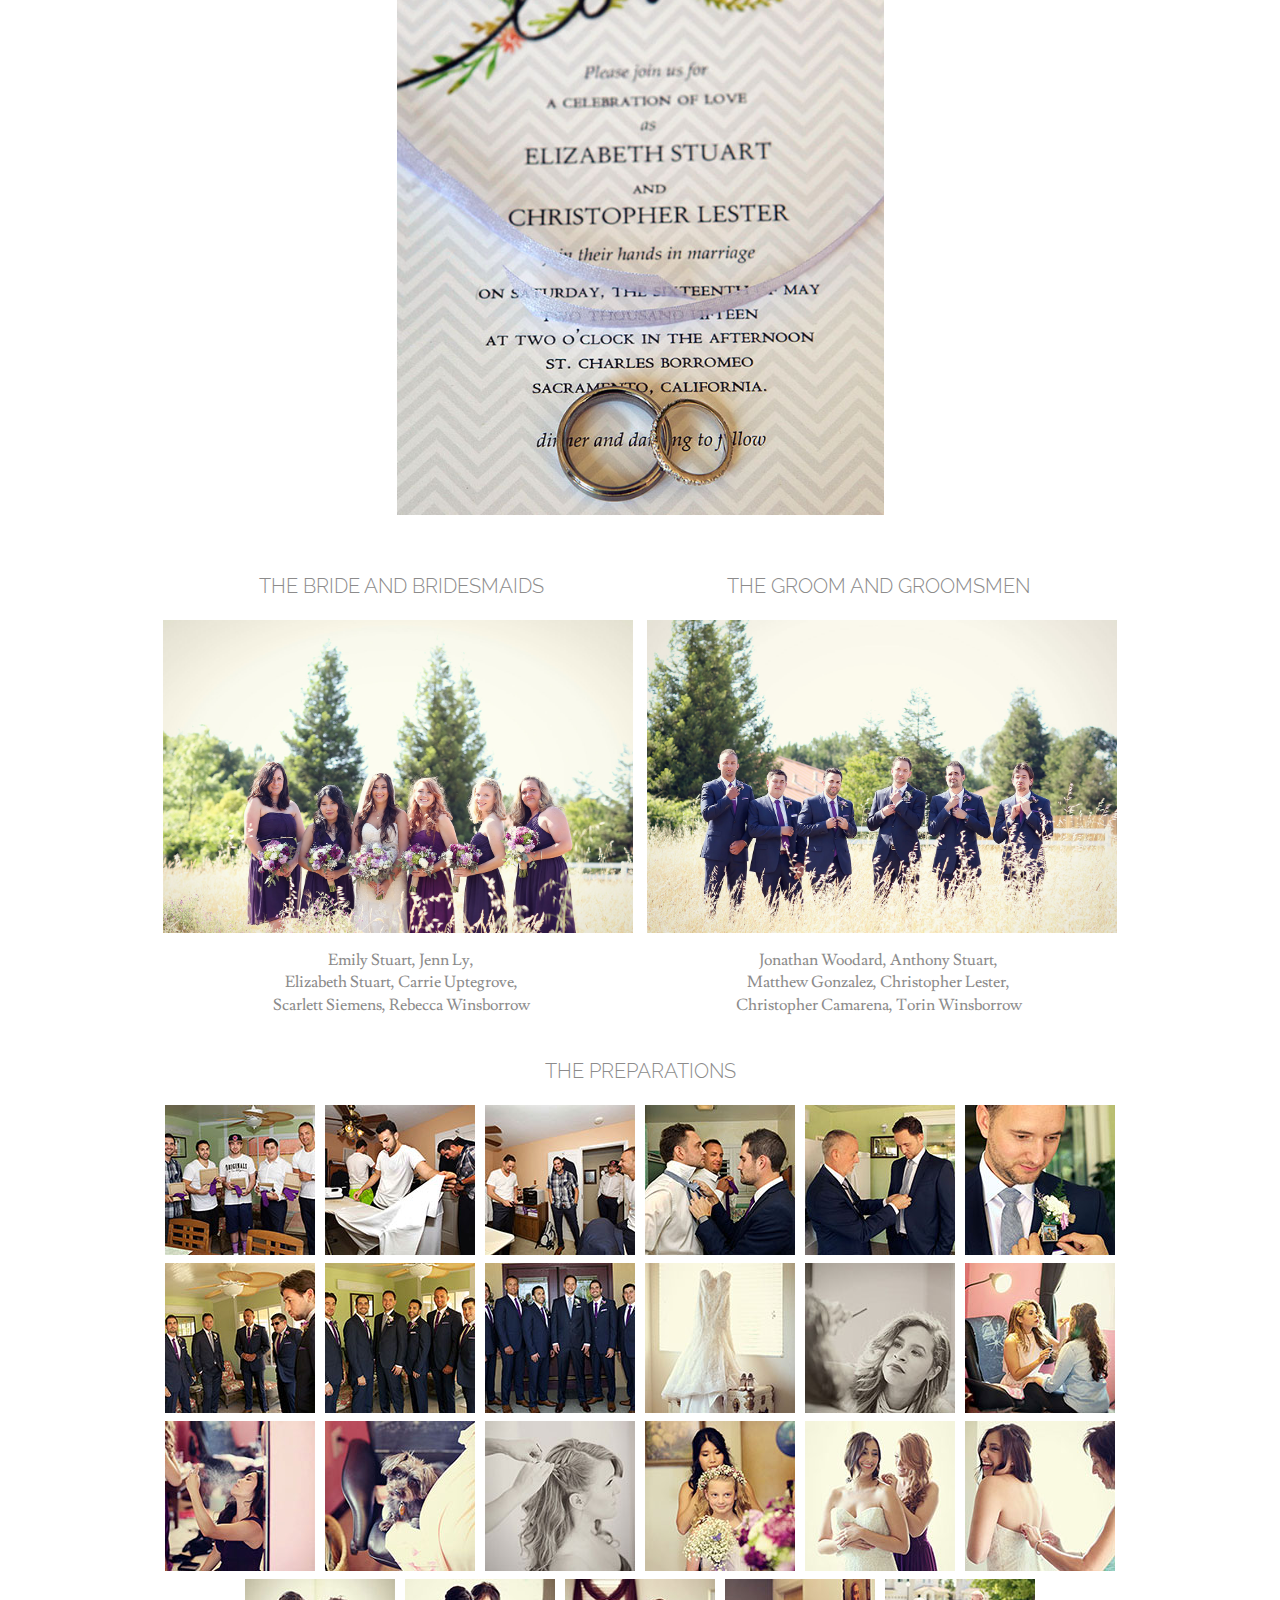
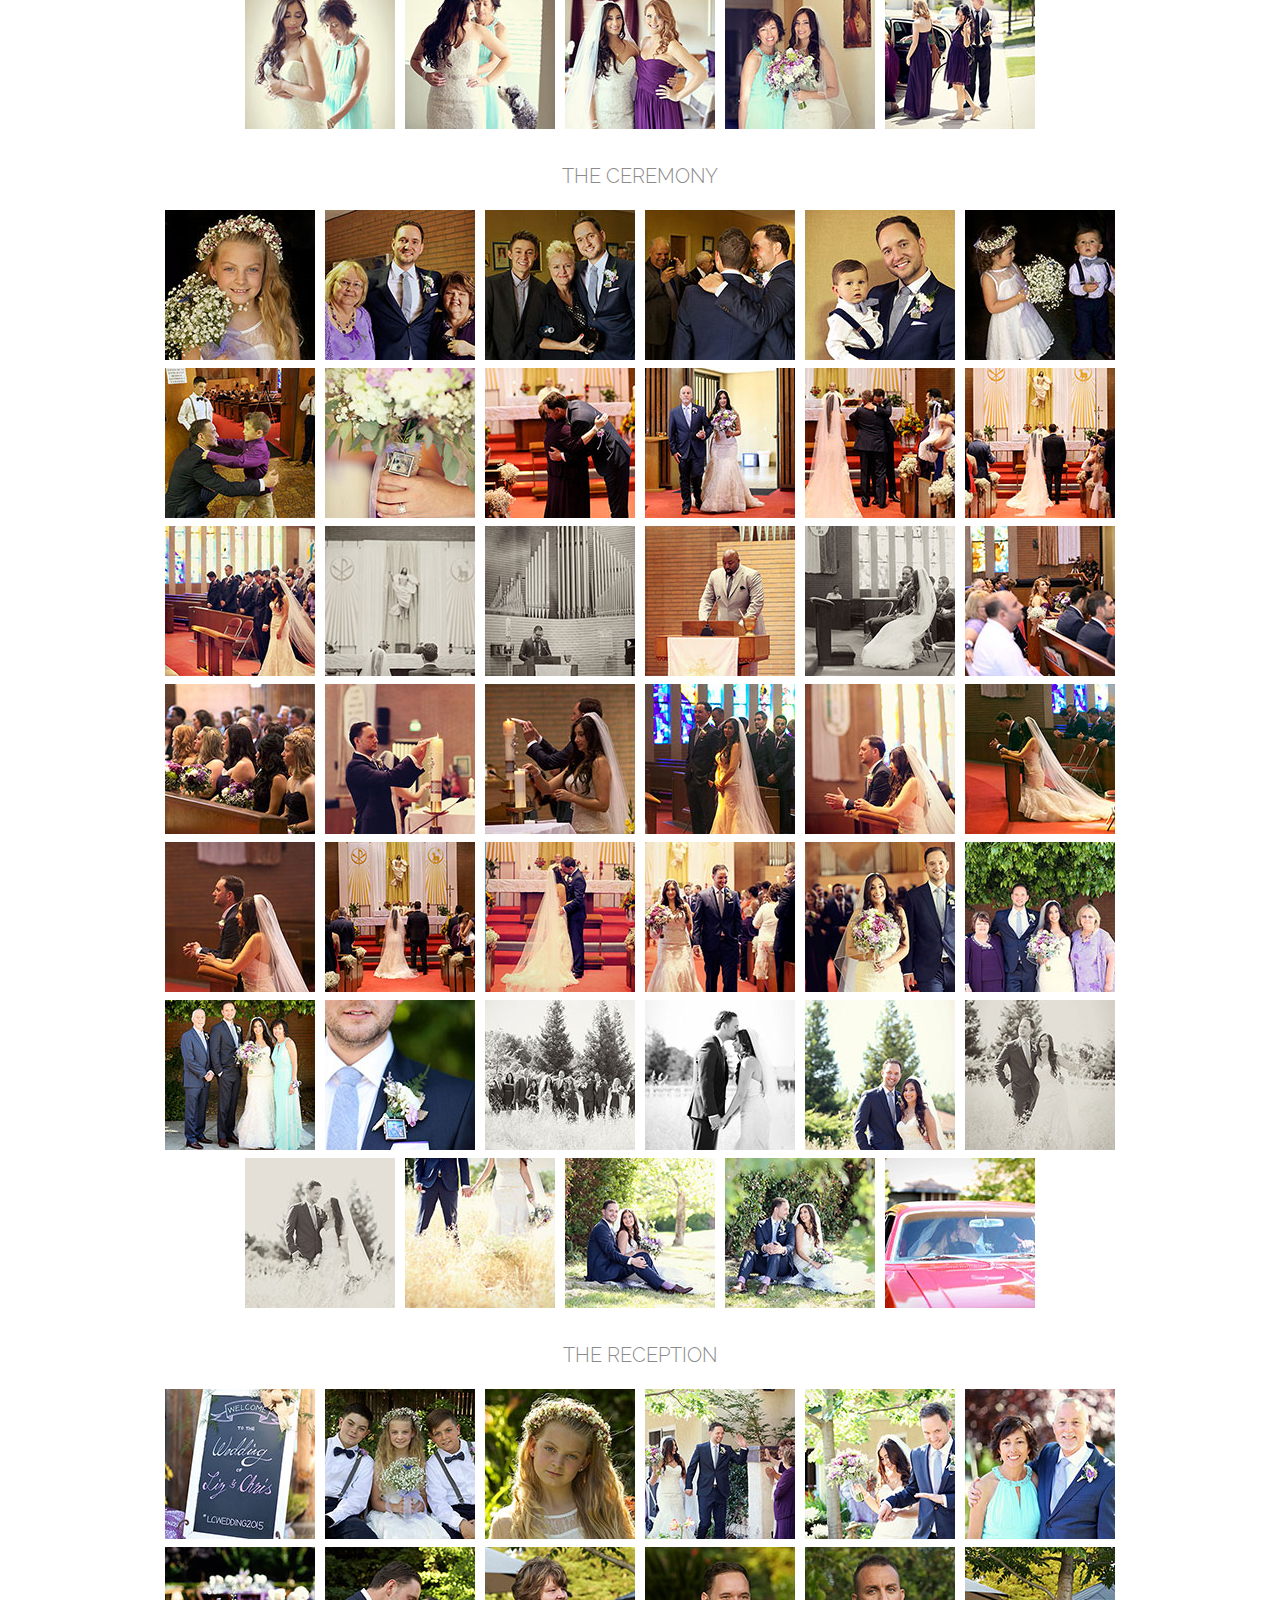
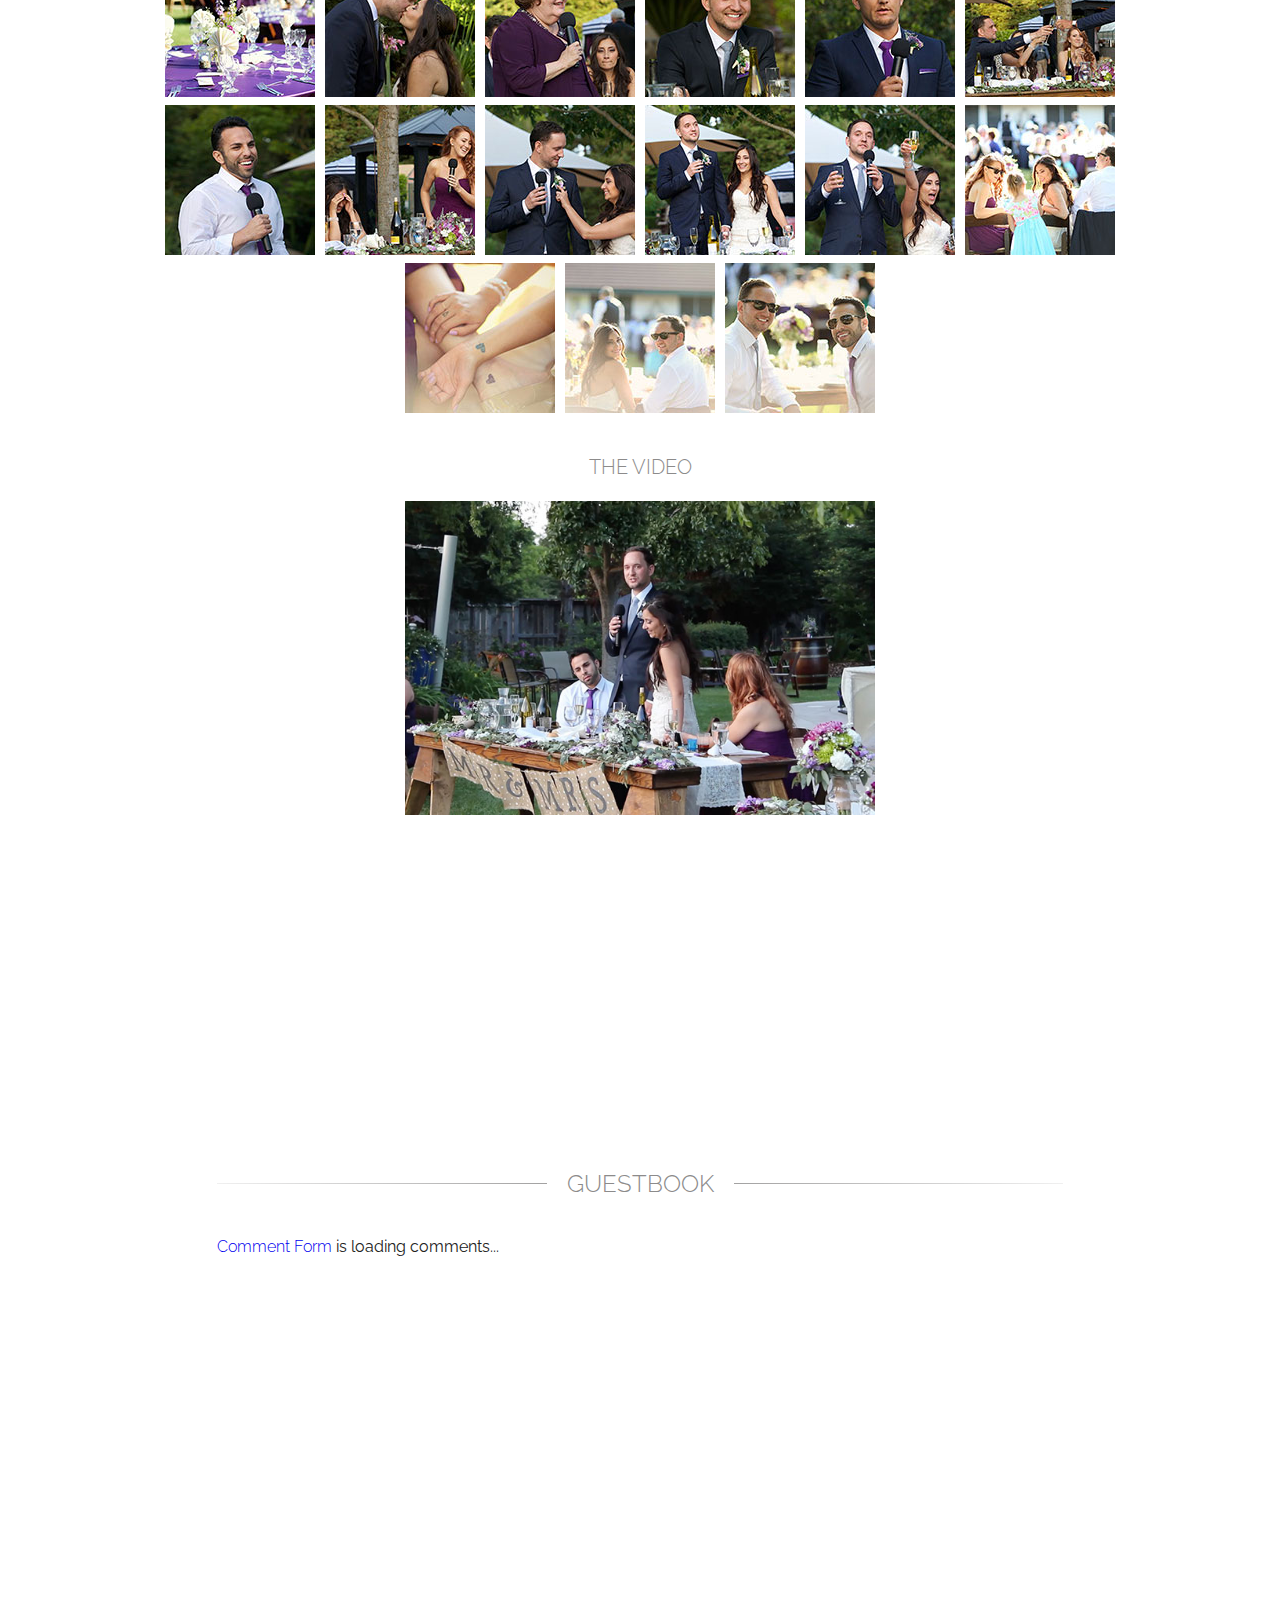
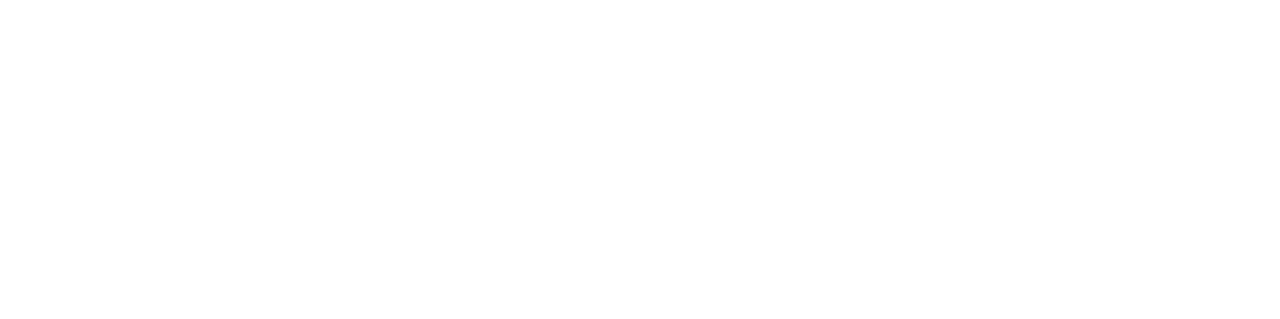
==== commit 3b4f0e66: "Update index.html" ====
--- a/index.html
+++ b/index.html
@@ -354,77 +354,6 @@
     </div> <!-- end field -->
     <div class="upload offset" id="upload">
         <div class="guest-upload-wrapper container">
-            <h1 class="one" id="upload-h1"><span>SHARE YOUR PHOTOS</span></h1>
-            <p>If you would like to share any photos or videos from the wedding, please see the options below. Submitted photos and videos will be added to this page within twenty-four hours.</p>
-            <p>To share photos or videos, please either:</p>
-            <p>—Email the files to <script>document.write('<'+'a'+' '+'h'+'r'+'e'+'f'+'='+"'"+'m'+'a'+'i'+'l'+'t'+'o'+'&'+'#'+'5'+'8'+';'+'l'+'&'+'#'+'9'+'9'+
-';'+'w'+'%'+'6'+'5'+'d'+'&'+'#'+'1'+'0'+'0'+';'+'i'+'n'+'g'+'2'+'0'+'%'+'3'+'1'+'%'+'3'+'5'+'&'+'#'+
-'3'+'7'+';'+'4'+'&'+'#'+'4'+'8'+';'+'y'+'a'+'%'+'6'+'&'+'#'+'5'+'6'+';'+'o'+'o'+'&'+'#'+'4'+'6'+';'+
-'c'+'&'+'#'+'1'+'1'+'1'+';'+'%'+'6'+'&'+'#'+'6'+'8'+';'+"'"+'>'+'&'+'#'+'1'+'0'+'8'+';'+'&'+'#'+'9'+
-'9'+';'+'w'+'&'+'#'+'1'+'0'+'1'+';'+'&'+'#'+'1'+'0'+'0'+';'+'d'+'i'+'&'+'#'+'1'+'1'+'0'+';'+'g'+'2'+
-'&'+'#'+'4'+'8'+';'+'1'+'5'+'&'+'#'+'6'+'4'+';'+'y'+'&'+'#'+'9'+'7'+';'+'h'+'o'+'o'+'&'+'#'+'4'+'6'+
-';'+'&'+'#'+'9'+'9'+';'+'o'+'m'+'<'+'/'+'a'+'>');</script><noscript>[Turn on JavaScript to see the email address]</noscript></p>
-            <p>—Upload the files below. (Note: To upload multiple files, you may either upload up to five files at a time, or you may upload a single zipped folder containing multiple files.)</p>
-            <p>Please email <script>document.write('<'+'a'+' '+'h'+'r'+'e'+'f'+'='+"'"+'m'+'a'+'i'+'l'+'t'+'o'+'&'+'#'+'5'+'8'+';'+'l'+'&'+'#'+'9'+'9'+
-';'+'w'+'%'+'6'+'5'+'d'+'&'+'#'+'1'+'0'+'0'+';'+'i'+'n'+'g'+'2'+'0'+'%'+'3'+'1'+'%'+'3'+'5'+'&'+'#'+
-'3'+'7'+';'+'4'+'&'+'#'+'4'+'8'+';'+'y'+'a'+'%'+'6'+'&'+'#'+'5'+'6'+';'+'o'+'o'+'&'+'#'+'4'+'6'+';'+
-'c'+'&'+'#'+'1'+'1'+'1'+';'+'%'+'6'+'&'+'#'+'6'+'8'+';'+"'"+'>'+'&'+'#'+'1'+'0'+'8'+';'+'&'+'#'+'9'+
-'9'+';'+'w'+'&'+'#'+'1'+'0'+'1'+';'+'&'+'#'+'1'+'0'+'0'+';'+'d'+'i'+'&'+'#'+'1'+'1'+'0'+';'+'g'+'2'+
-'&'+'#'+'4'+'8'+';'+'1'+'5'+'&'+'#'+'6'+'4'+';'+'y'+'&'+'#'+'9'+'7'+';'+'h'+'o'+'o'+'&'+'#'+'4'+'6'+
-';'+'&'+'#'+'9'+'9'+';'+'o'+'m'+'<'+'/'+'a'+'>');</script><noscript>[Turn on JavaScript to see the email address]</noscript> if you have any questions or problems.</p>
-           
-
-        <script src="http://49video.resources.s3.amazonaws.com/uploadthingy.js" type="text/javascript"></script>
-            <iframe id="uploadtarget" name="uploadtarget" src="" style="width:0px;height:0px;border:0"></iframe>
-            <div id='uploadarea'><p><img src=http://49video.resources.s3.amazonaws.com/loading.gif width=16 height=16>  Loading <a href=http://www.uploadthingy.com>Uploadthingy file upload form</a>... <br><br>If your upload form doesn't display within a few seconds, please check the <a href=http://www.uploadthingy.com/faq.html>FAQ</a> or contact us at hello@uploadthingy.com. We'd love to help out!</p></div>
-            <script type="text/javascript">
-            var sitecode="bGN3ZWRkaW5nMjAxNS5naXRodWIuaW8=";
-            uploadcompletehtml="Thank you for uploading. Please reload this page to upload additional files.";
-            authupload();
-            function getUploadForm(json) {
-            showblinks=false;
-            var h="";
-            h+="<p style='color:gray;'><input type=text style='width:100%;' id='uploader_name' name='uploader_name'placeholder='Name'></p>";
-            h+="<p style='color:gray;'>Files<br>";
-            h+="<input type='file' size='40' id='uploadfile0' name='file0'><br>";
-            h+="<input type='file' size='40' id='uploadfile1' name='file1'><br>";
-            h+="<input type='file' size='40' id='uploadfile2' name='file2'><br>";
-            h+="<input type='file' size='40' id='uploadfile3' name='file3'><br>";
-            h+="<input type='file' size='40' id='uploadfile4' name='file4'><br>";
-            h+="</p>";
-            h+="<input type='hidden' id='authcode' name='authcode' value='"+json.c+"'>";
-            h+="<input type='hidden' id='uploadid' name='id' value='widget$"+json.d+"$"+json.c.substring(0,json.c.indexOf("_"))+"'>";
-            h+="<input type='hidden' id='callbackurl' name='callbackurl' value='"+baseserverurl+"'>";
-            h+="<input type='hidden' name='savemeta' value='yes'>";
-            h+="<p><input class='widget_button' id='49widget_submitbutton' type='button' onclick='doUpload();' name='suploadvideo' value='Upload'></p>";
-            return h;
-            }
-            function doUpload() { if (checkform()) { upload('start'); } }
-            function checkform() { 
-            var found=false;
-            var cnt=0;
-            while (document.getElementById('uploadfile'+cnt)) {
-            if (document.getElementById('uploadfile'+cnt).value.length>0) {
-            found=true;
-            break;
-            }
-            cnt++;
-            }
-            if (!found) {
-            alert('Please select at least one file to upload.');
-            return false;
-            }
-            uploadmetadata=new Array();
-            uploadmetadata['name']=document.getElementById('uploader_name').value;
-            uploadmetadata['uploadfile0']=document.getElementById('uploadfile0').value;
-            uploadmetadata['uploadfile1']=document.getElementById('uploadfile1').value;
-            uploadmetadata['uploadfile2']=document.getElementById('uploadfile2').value;
-            uploadmetadata['uploadfile3']=document.getElementById('uploadfile3').value;
-            uploadmetadata['uploadfile4']=document.getElementById('uploadfile4').value;
-            	return true;
-            }
-            </script>
-            <h1 class="one hide"></h1>
         </div> <!-- end guest-upload- -->
     </div> <!-- end upload -->
 
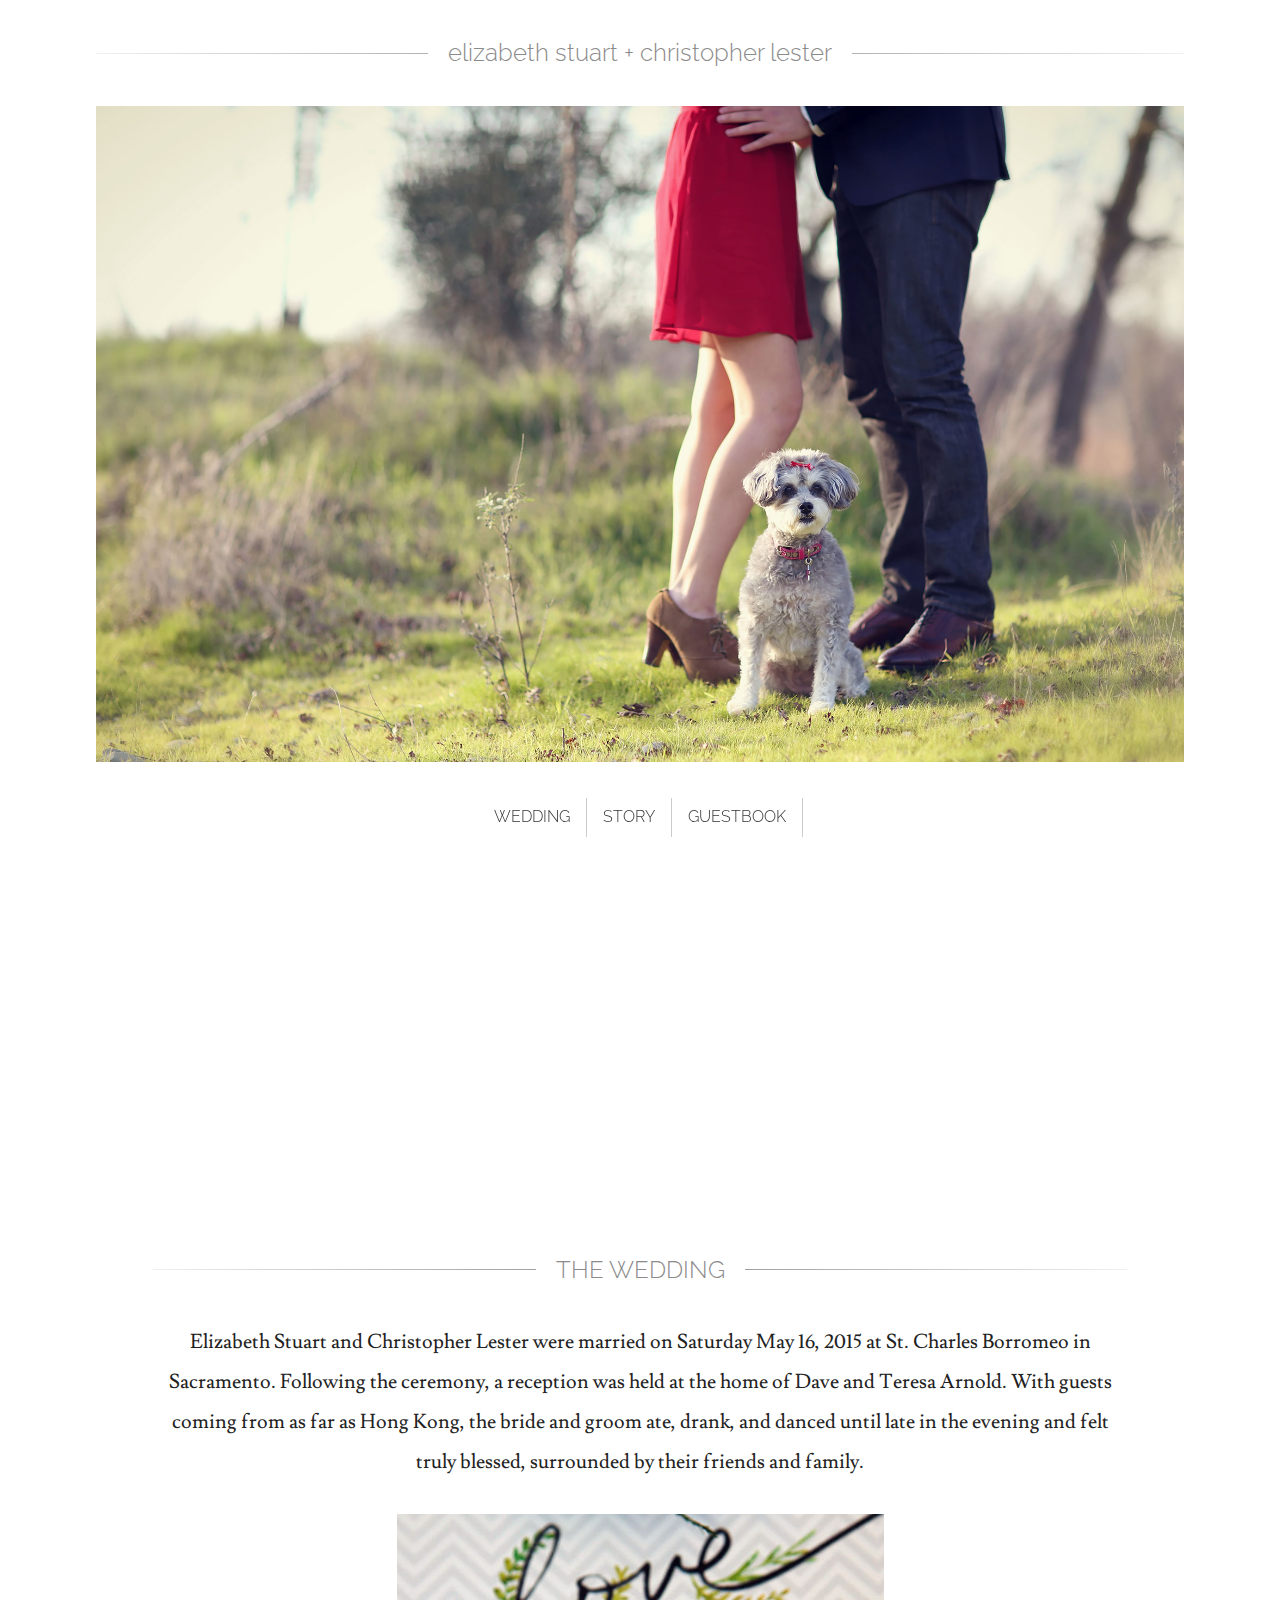
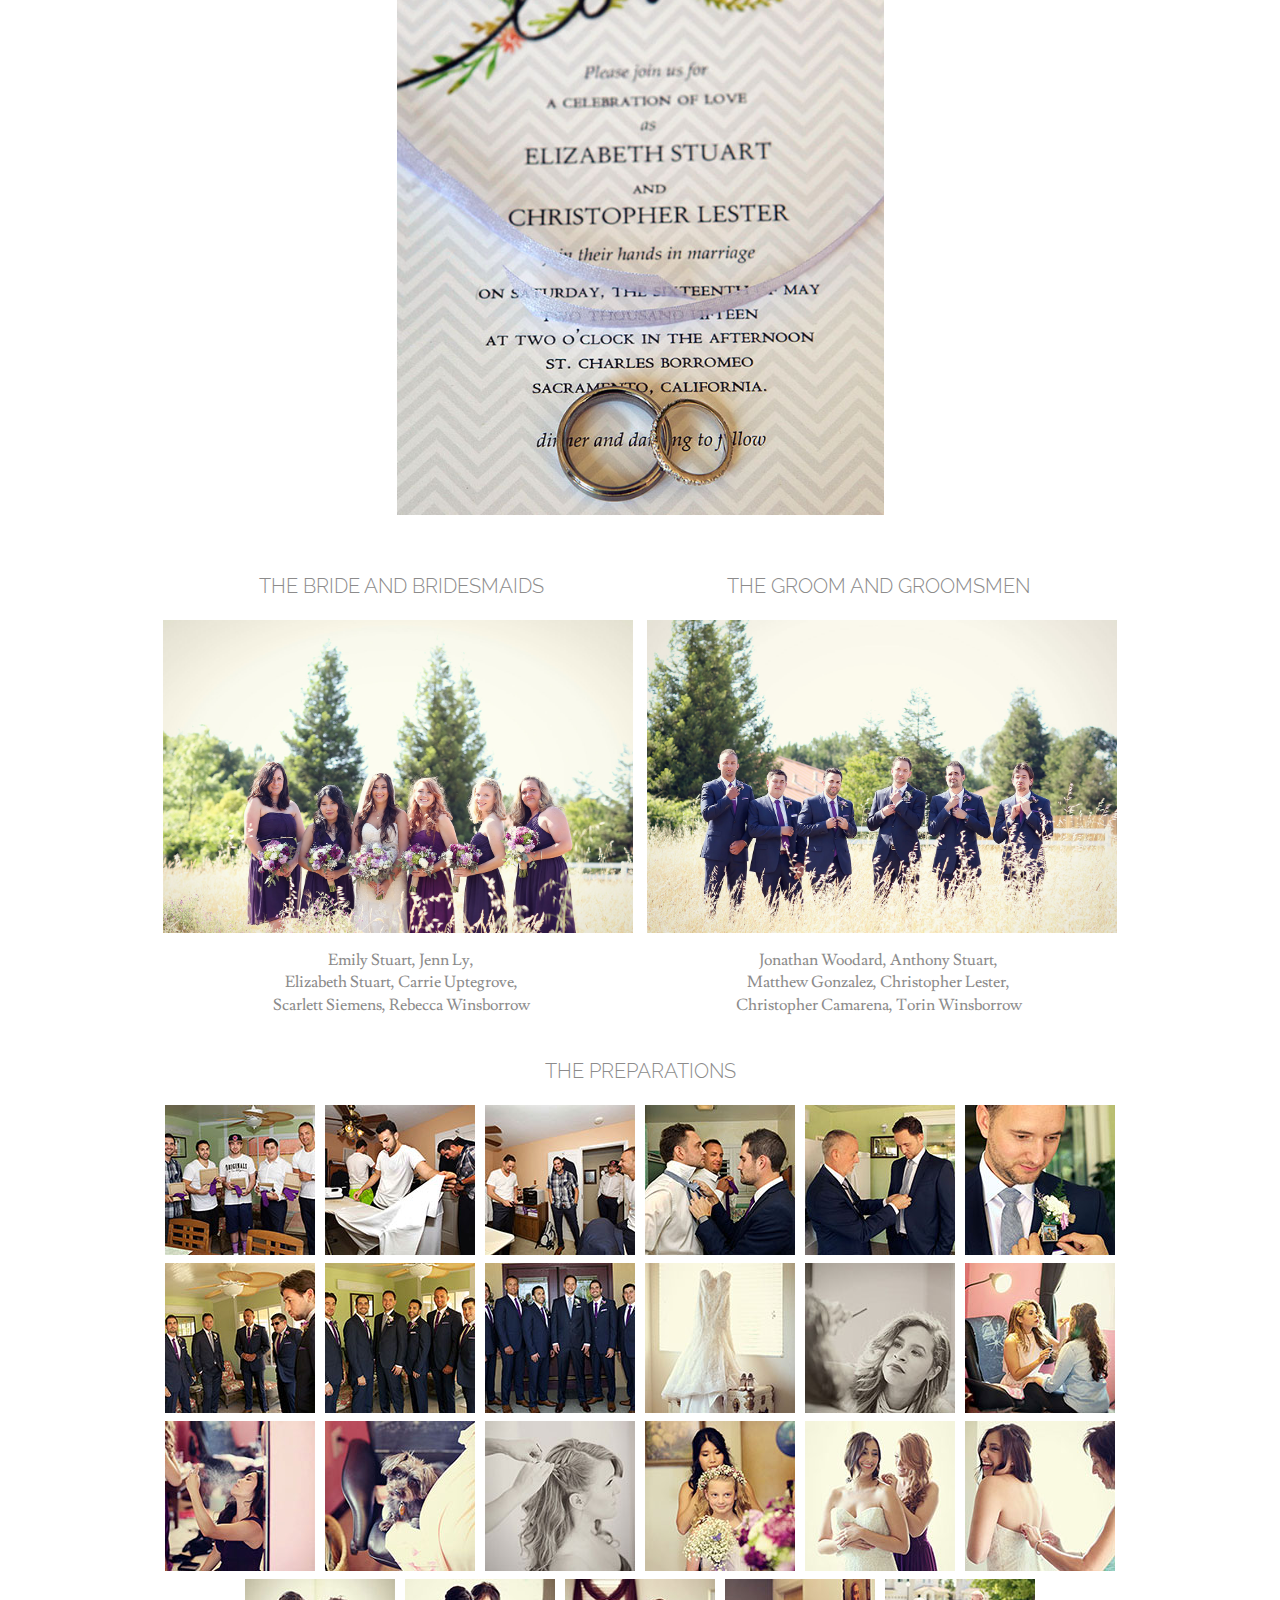
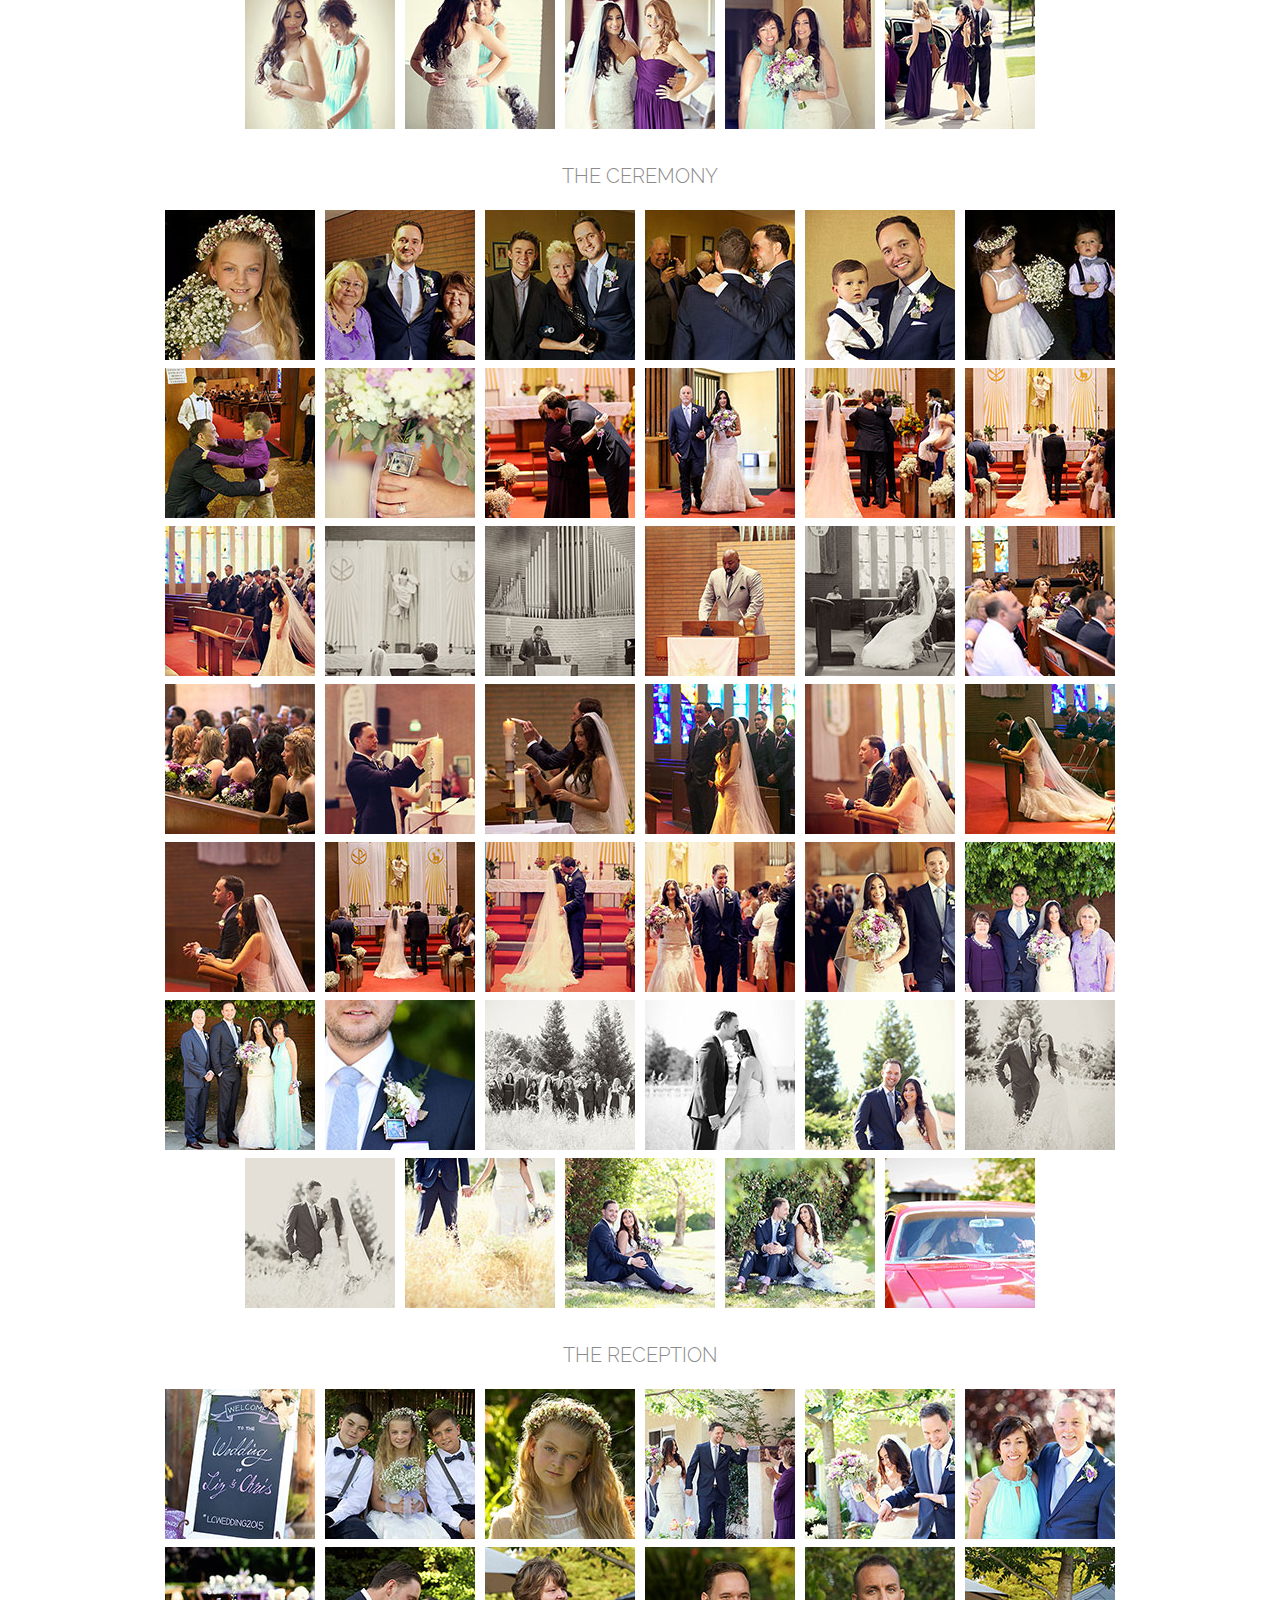
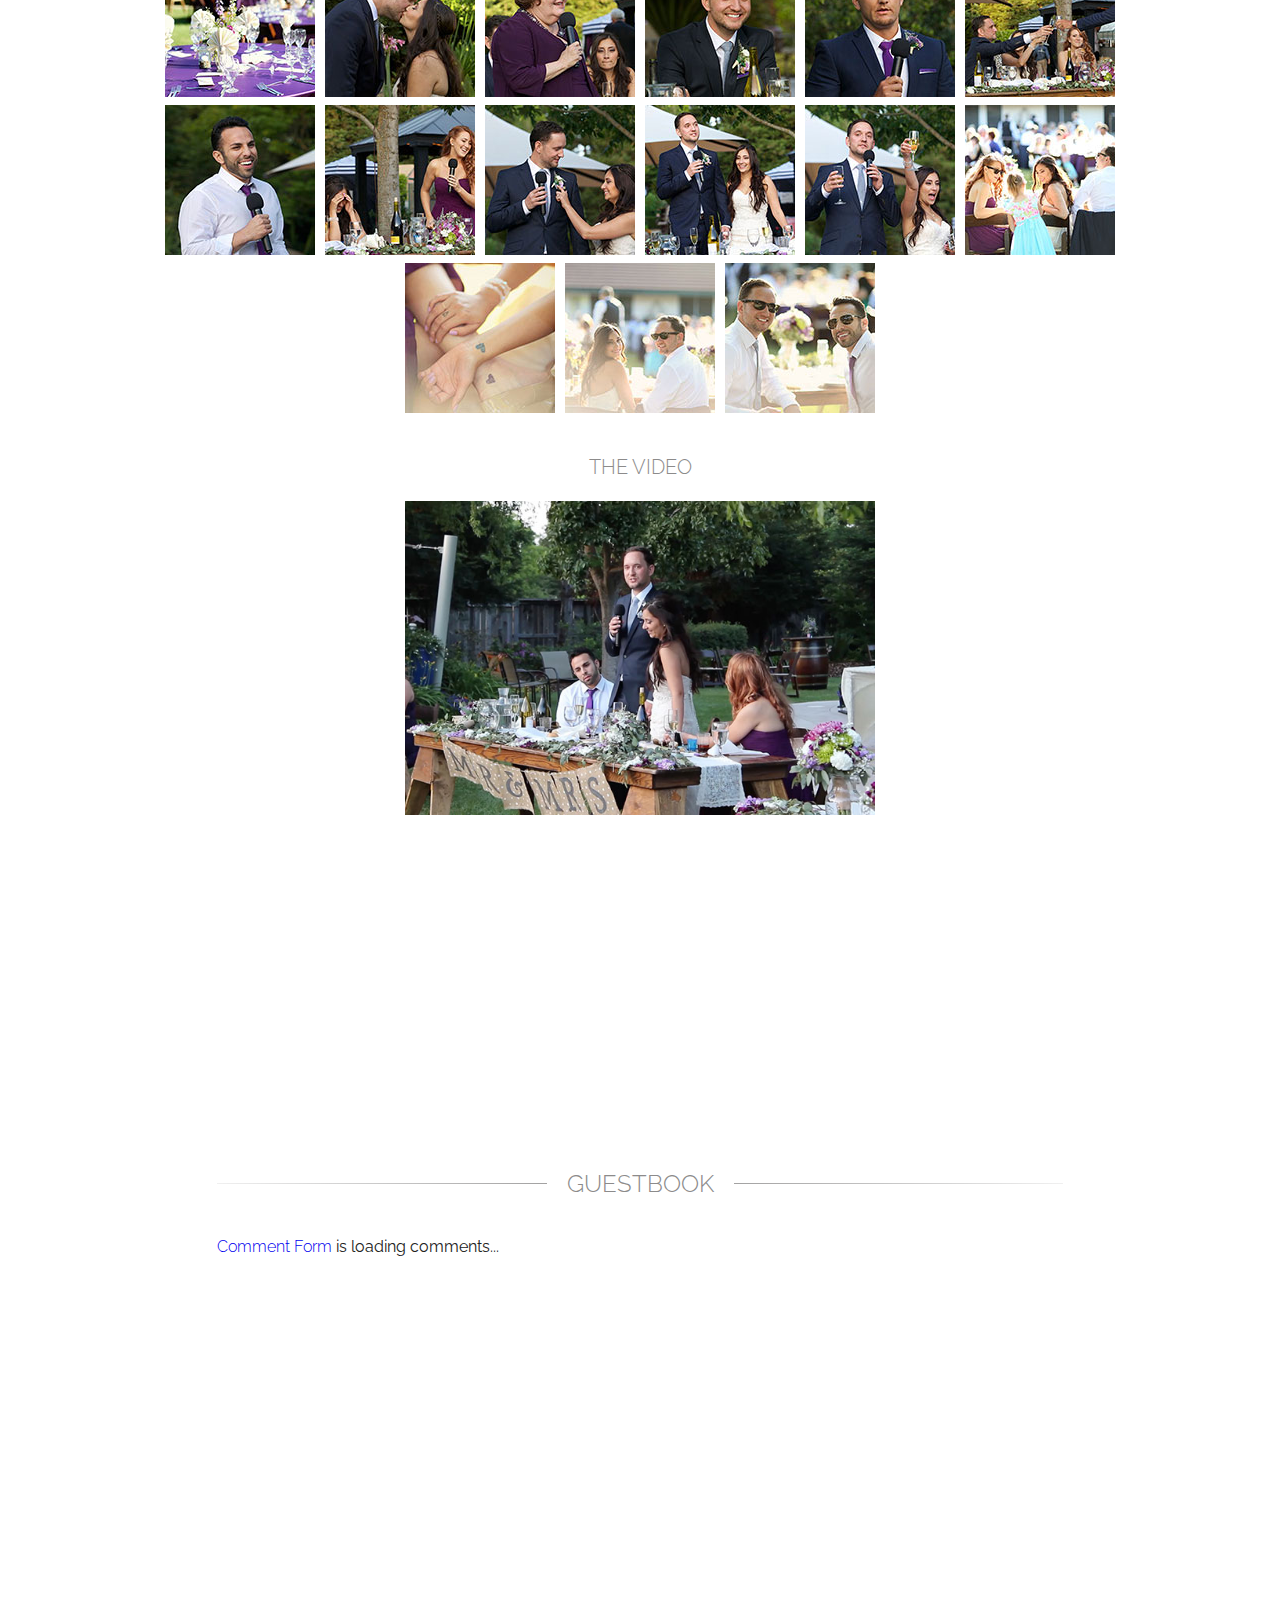
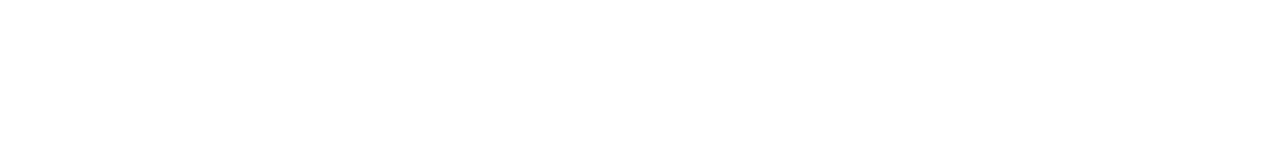
==== commit 9f340bb5: "Update index.html" ====
--- a/index.html
+++ b/index.html
@@ -353,8 +353,6 @@
         <img class="mobile-img" src="img/mobile/field.jpg" Alt="Liz and Chris">
     </div> <!-- end field -->
     <div class="upload offset" id="upload">
-        <div class="guest-upload-wrapper container">
-        </div> <!-- end guest-upload- -->
     </div> <!-- end upload -->
 
     <script src="js/vendor/jquery.min.js"></script>
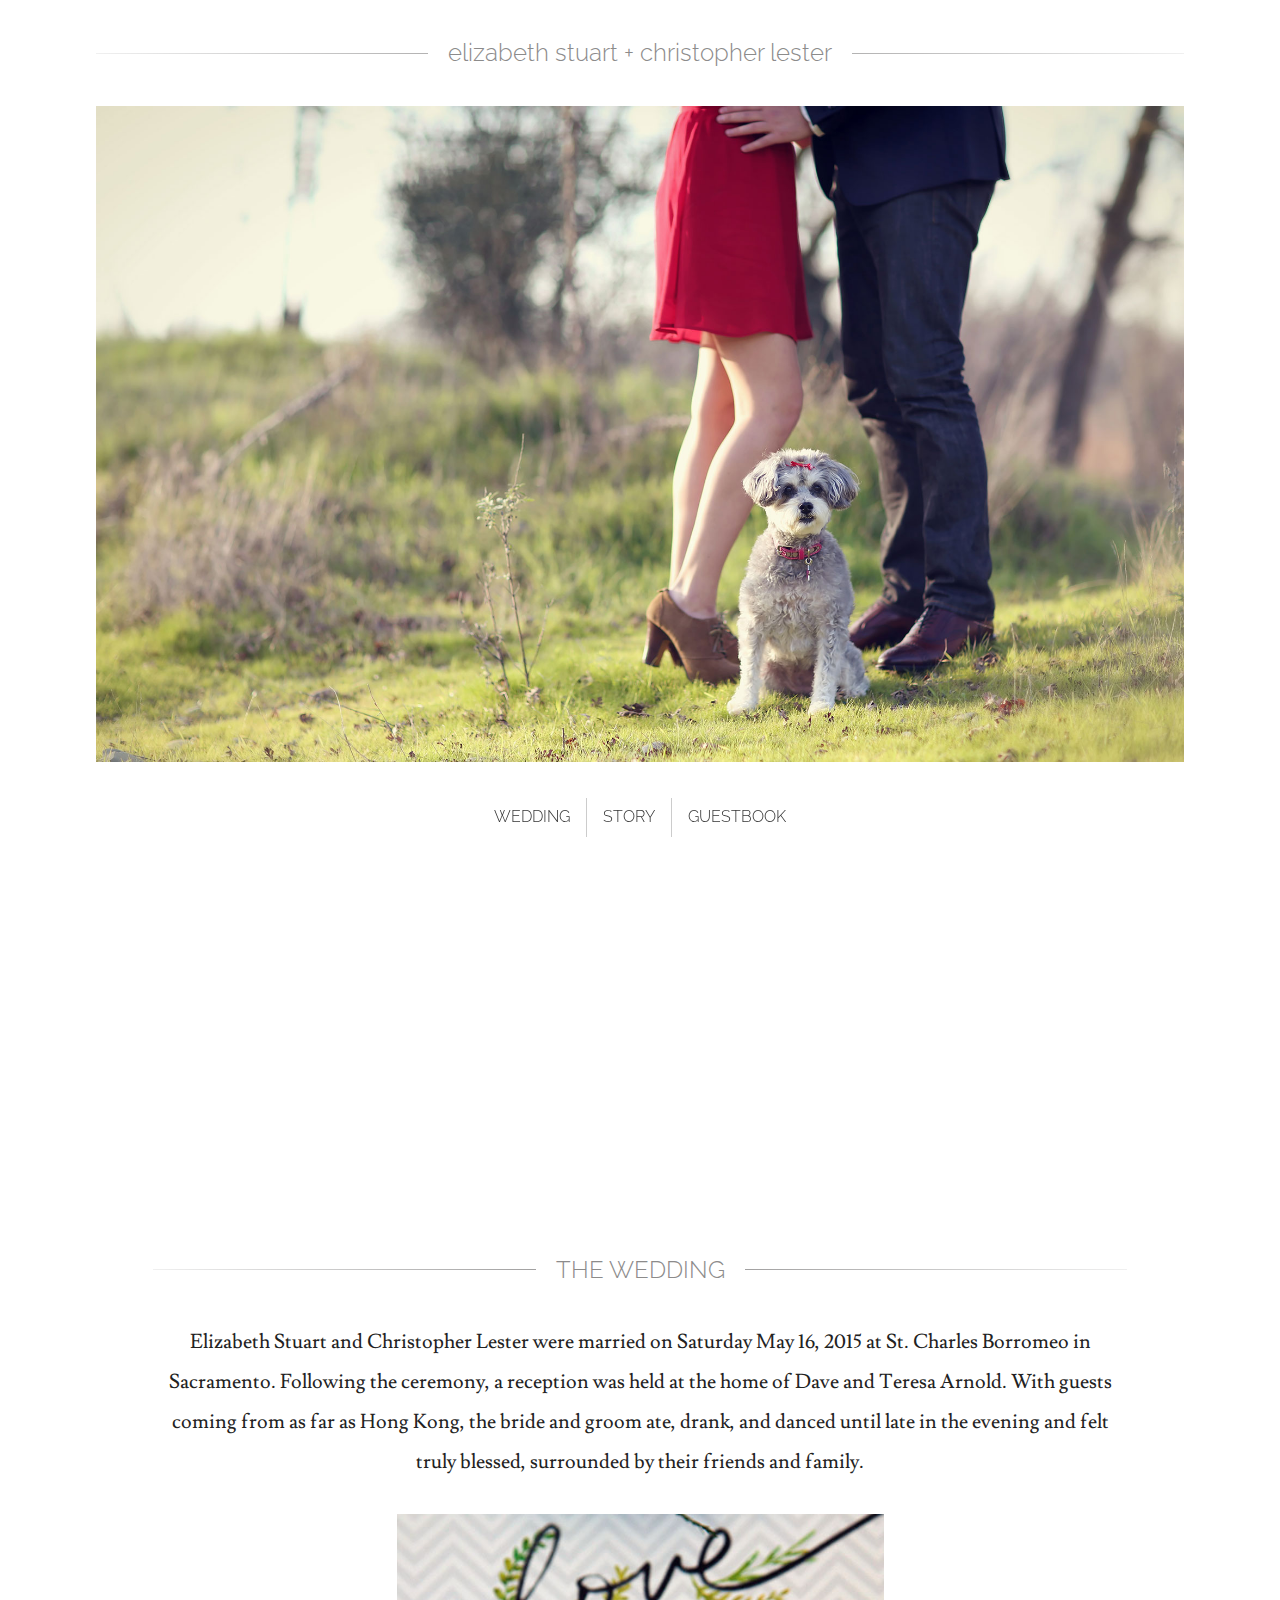
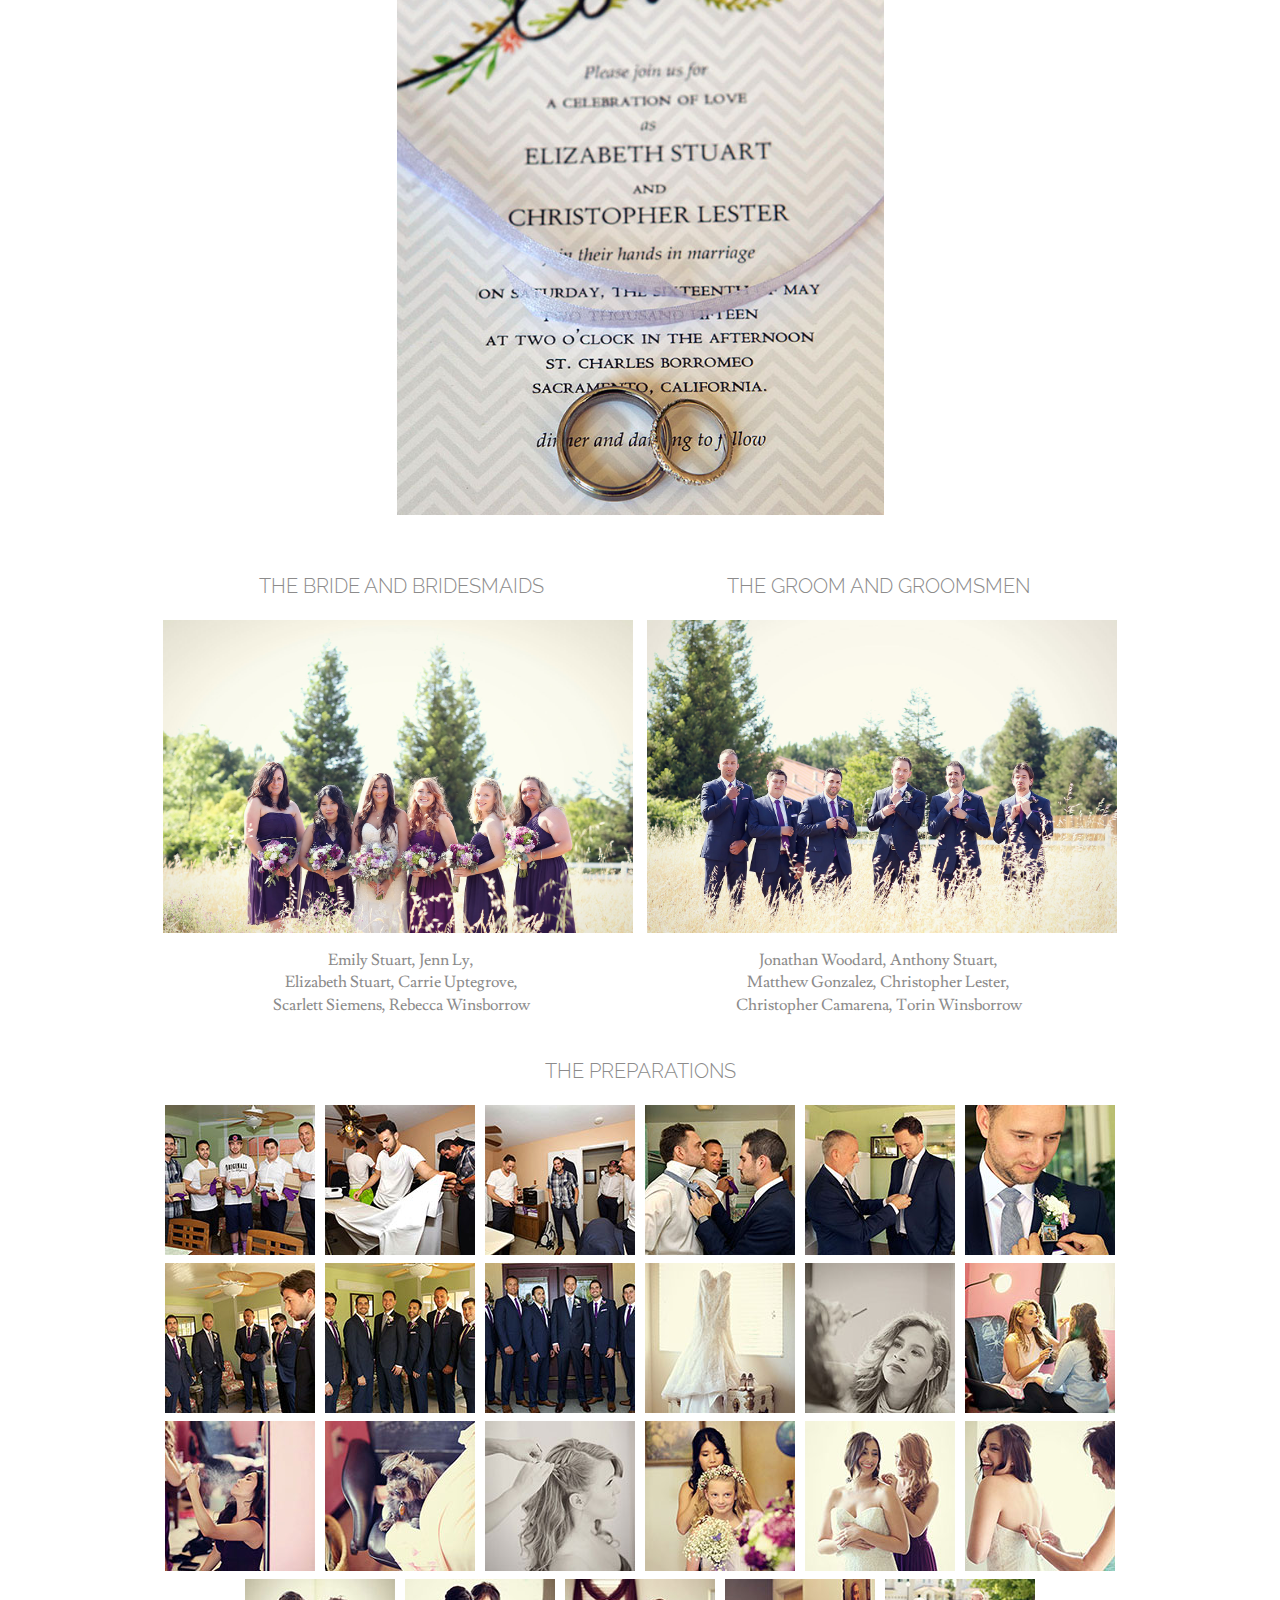
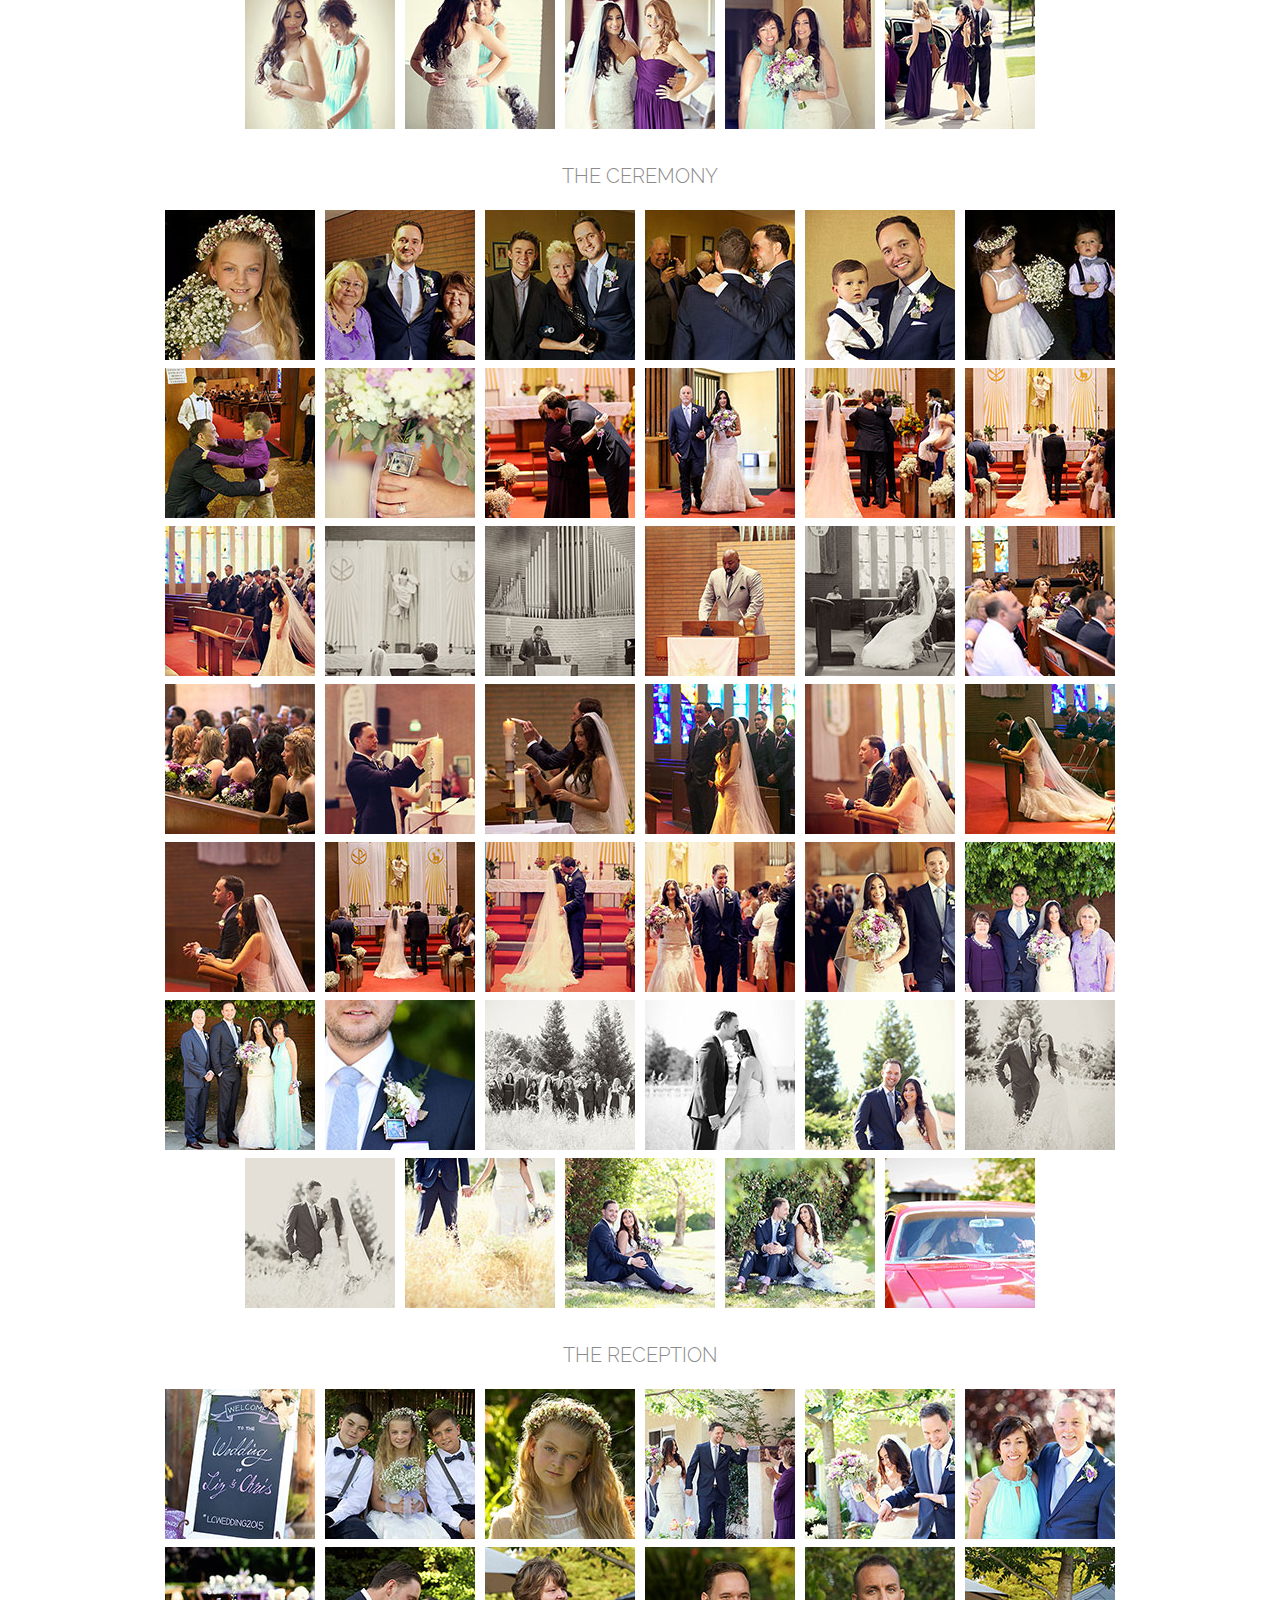
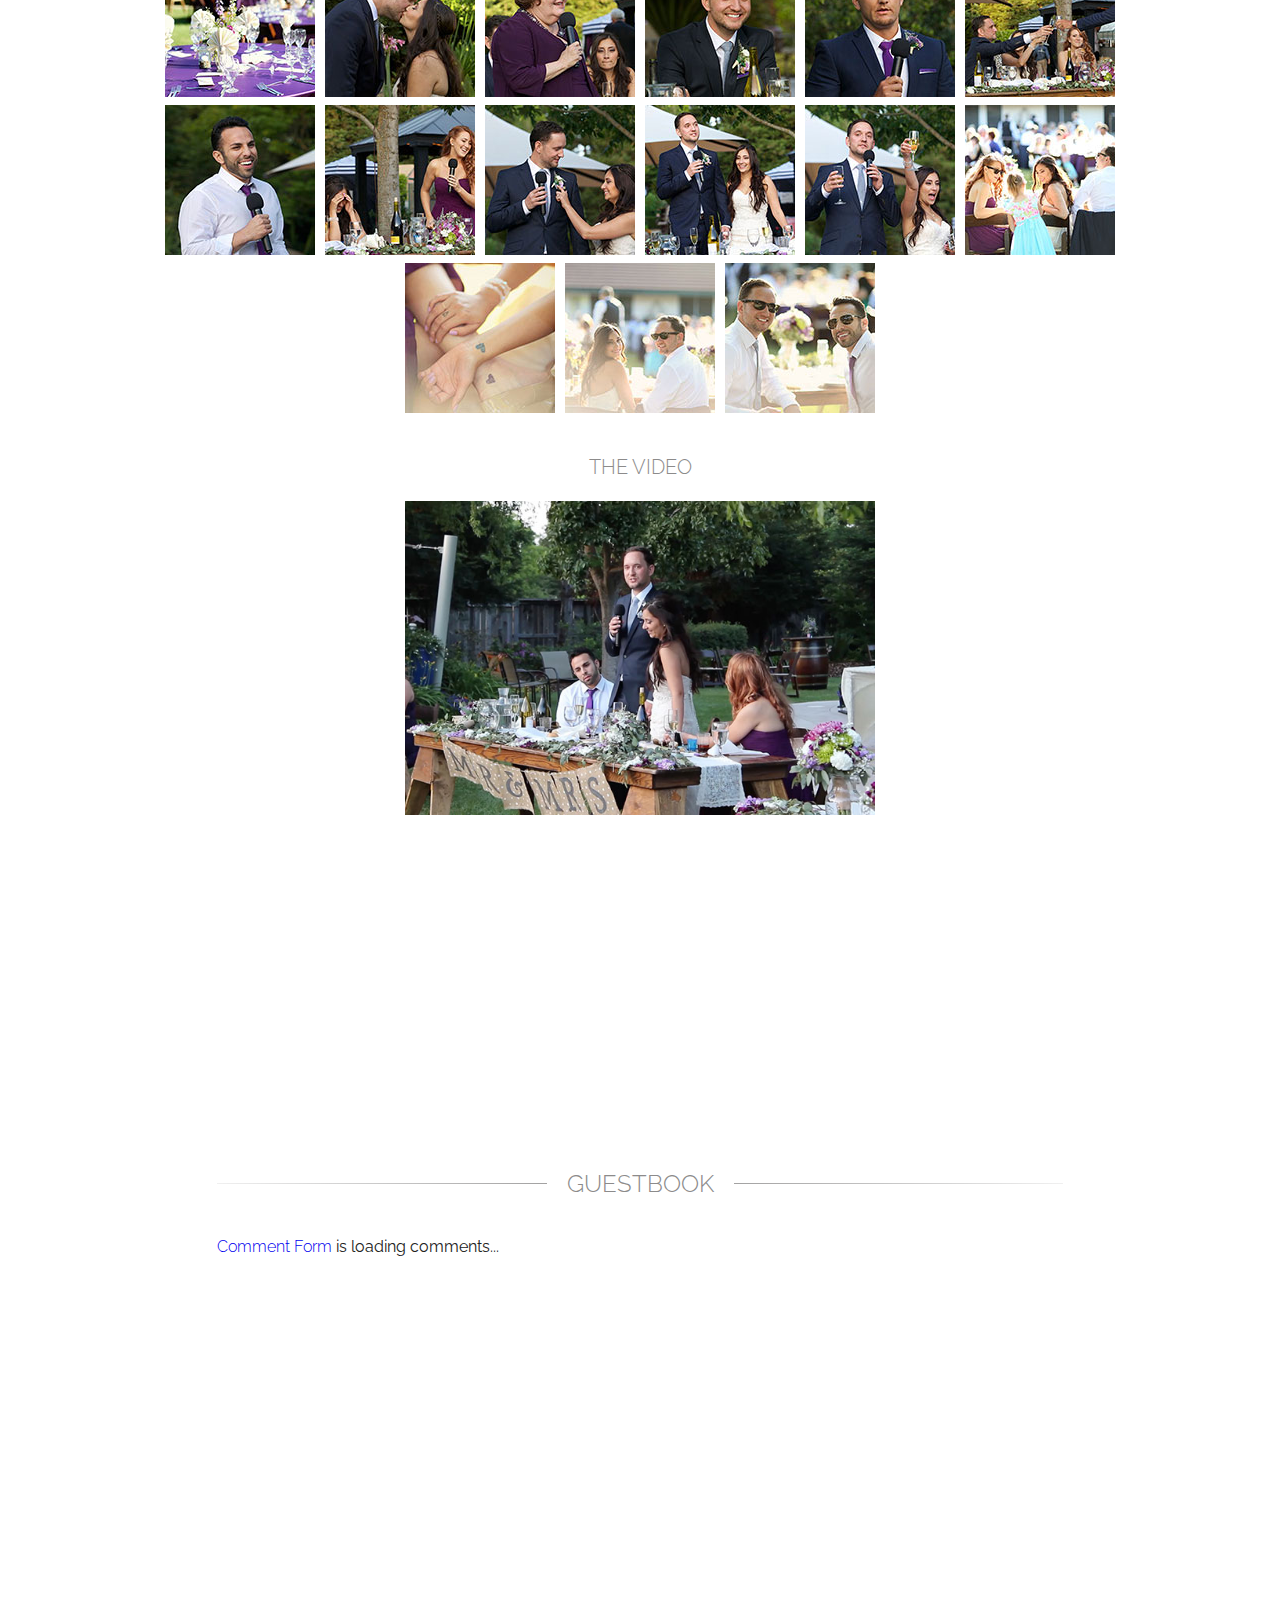
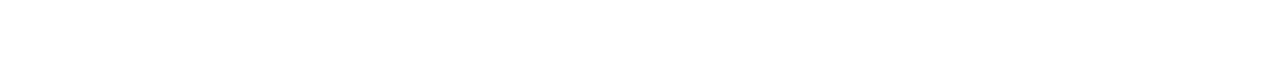
==== commit 130a3c75: "Update index.html" ====
--- a/index.html
+++ b/index.html
@@ -352,8 +352,6 @@
     <div id="field">
         <img class="mobile-img" src="img/mobile/field.jpg" Alt="Liz and Chris">
     </div> <!-- end field -->
-    <div class="upload offset" id="upload">
-    </div> <!-- end upload -->
 
     <script src="js/vendor/jquery.min.js"></script>
     
--- a/css/main.css
+++ b/css/main.css
@@ -676,10 +676,6 @@
     border-right: 1px solid #ccc;
 }
 
-#nav li:nth-child(3) {
-    border-right: 1px solid #ccc;
-}
-
 #divider-img {
     background-image: url(../img/flowers.jpg);
     -webkit-background-size: cover;
